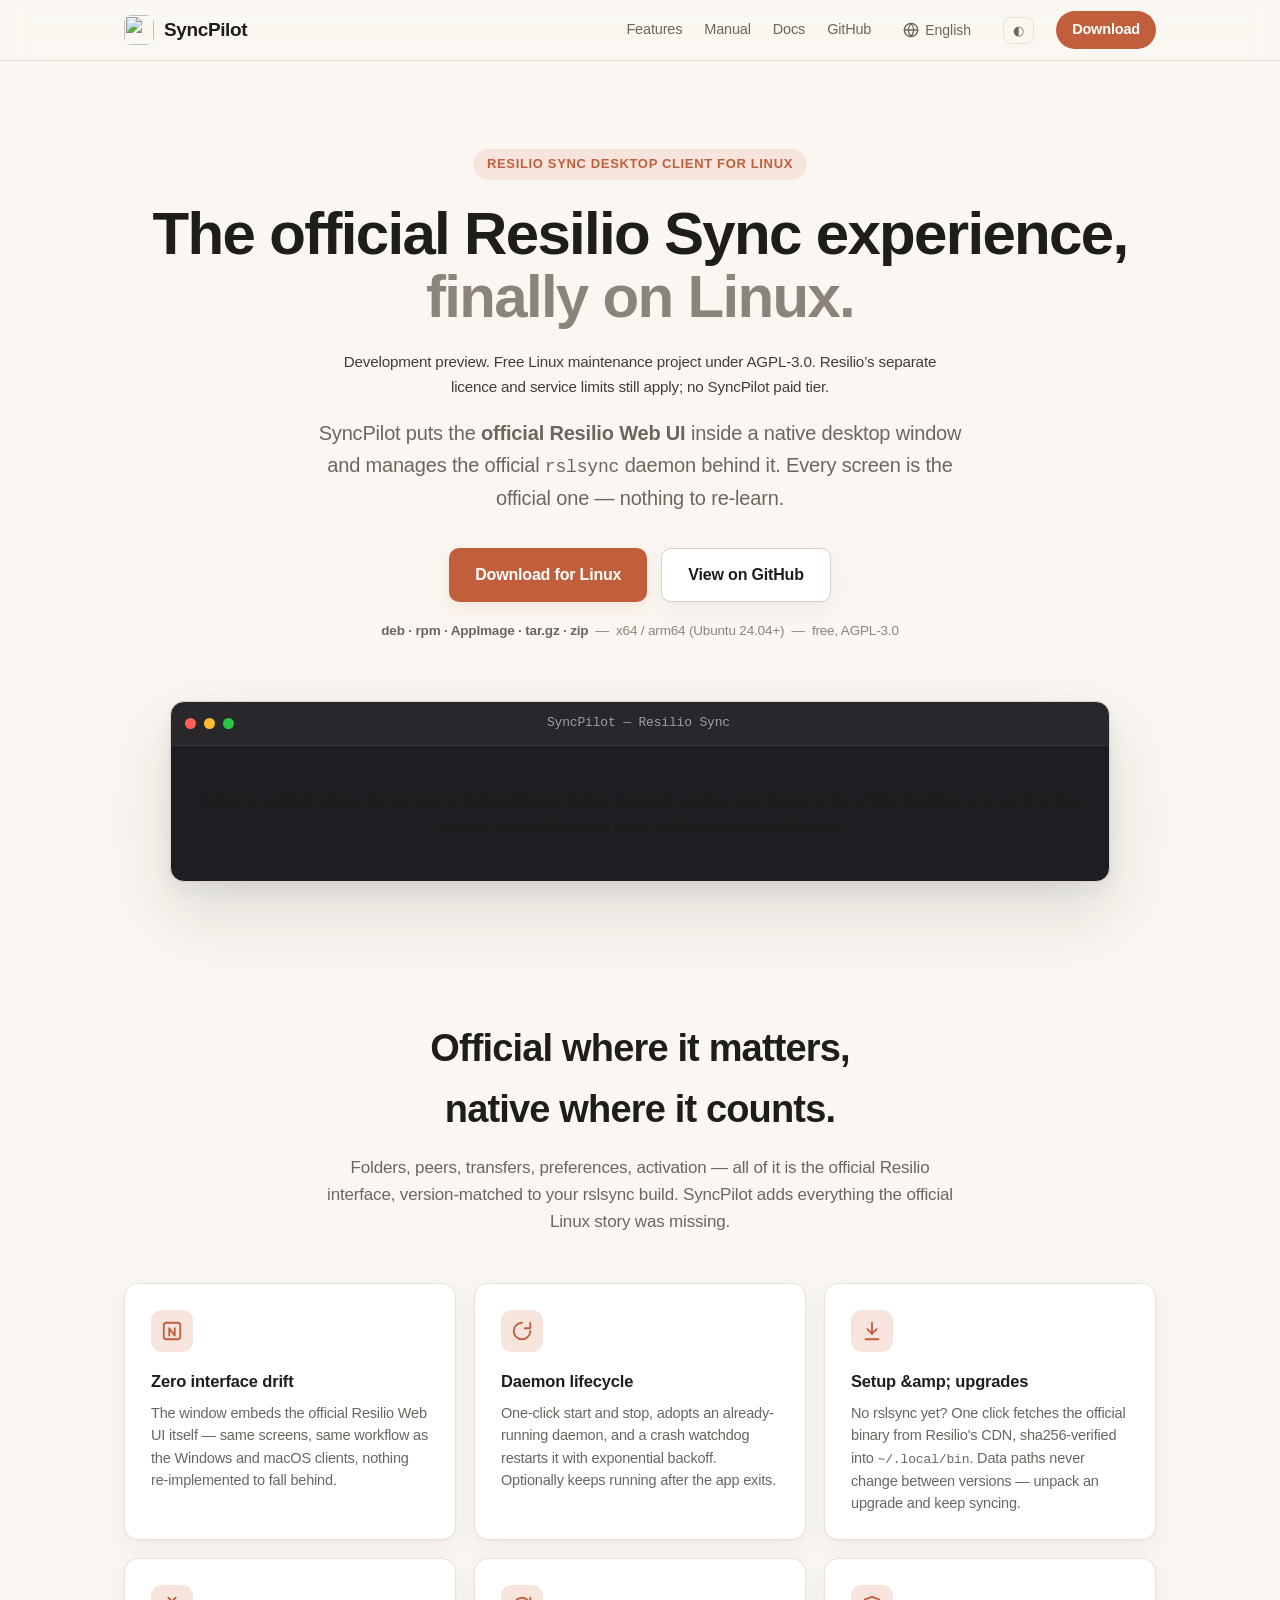
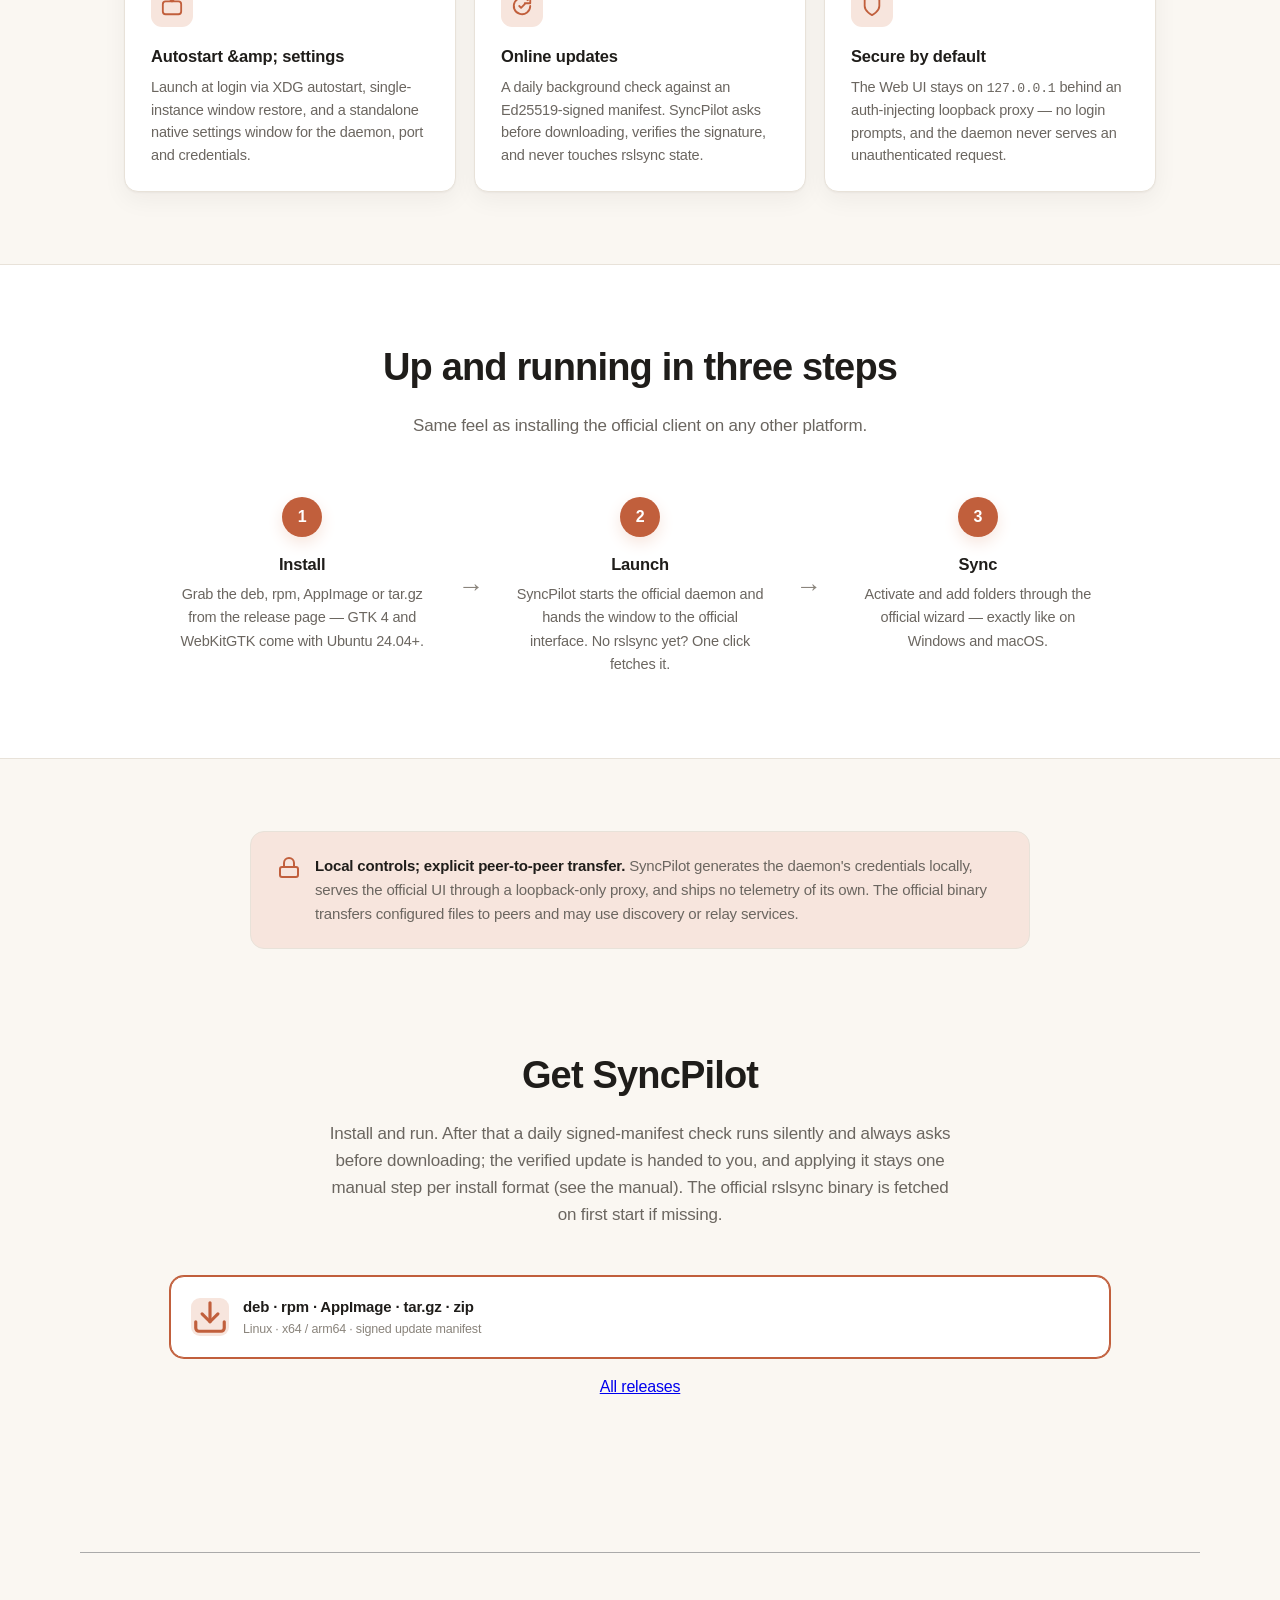
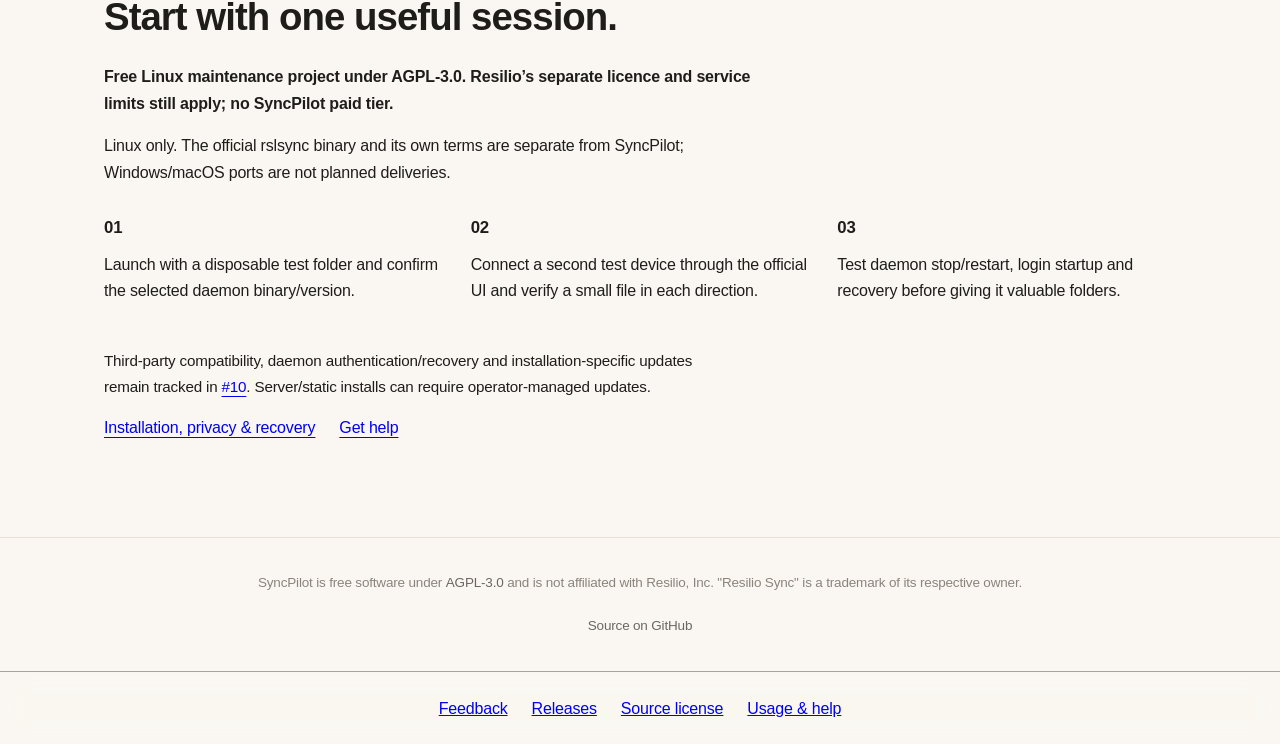
==== docs/index.html @ d672aebf "docs(home): replace screenshots with text-first product verification" ====
<!doctype html>
<html lang="zh-CN">
<head>
<meta charset="utf-8" />
<meta name="viewport" content="width=device-width, initial-scale=1" />
<title>SyncPilot — Linux 上的官方 Resilio Sync 体验</title>
<meta name="description" content="Resilio Sync 的原生 Linux 桌面外壳：官方 Web UI 装进真正的桌面窗口，带托盘、开机自启、守护进程看护与应用内更新。免费开源，AGPL-3.0。" />
<link rel="icon" type="image/png" href="icon.png" />
<script>
  // Theme anti-flash: resolve data-theme before first paint — localStorage
  // when the visitor has picked manually, otherwise the system preference.
  (function () {
    var t;
    try { t = localStorage.getItem('syncpilot-theme'); } catch (e) {}
    if (!t) t = matchMedia('(prefers-color-scheme: dark)').matches ? 'dark' : 'light';
    document.documentElement.dataset.theme = t;
  })();
</script>
<style>
/* Family palette (payback/taskly/keepsake values), light & dark, zero deps. */
:root {
  --bg: #faf7f2;
  --surface: #ffffff;
  --ink: #1f1d1a;
  --muted: #6b6660;
  --muted-2: #8a847c;
  --line: #e8e2d9;
  --line-strong: #d9d2c6;
  --accent: #c15f3c;
  --accent-hover: #a94f30;
  --accent-soft: #f7e5dd;
  --accent-ink: #ffffff;
  --nav-bg: rgba(250, 247, 242, 0.88);
  --font-sans: -apple-system, BlinkMacSystemFont, "SF Pro Text", "PingFang SC", "Segoe UI", Roboto, Helvetica, Arial, sans-serif;
  --font-mono: ui-monospace, "SF Mono", "Cascadia Code", Menlo, Consolas, monospace;
  --wrapper-width: 1080px;
  --radius: 14px;
  --radius-l: 20px;
  --radius-s: 10px;
  --shadow-card: 0 1px 2px rgba(31, 29, 26, 0.04), 0 8px 24px rgba(31, 29, 26, 0.05);
  --shadow-hover: 0 2px 4px rgba(31, 29, 26, 0.05), 0 14px 40px rgba(31, 29, 26, 0.09);
  --shadow-window: 0 30px 70px rgba(31, 29, 26, 0.13), 0 8px 20px rgba(31, 29, 26, 0.06);
  --ease: cubic-bezier(0.2, 0.8, 0.2, 1);
}
/* Explicit light/dark overrides: a manual choice wins over the OS. */
:root[data-theme="light"] {
  --bg: #faf7f2;
  --surface: #ffffff;
  --ink: #1f1d1a;
  --muted: #6b6660;
  --muted-2: #8a847c;
  --line: #e8e2d9;
  --line-strong: #d9d2c6;
  --accent: #c15f3c;
  --accent-hover: #a94f30;
  --accent-soft: #f7e5dd;
  --accent-ink: #ffffff;
  --nav-bg: rgba(250, 247, 242, 0.88);
}
:root[data-theme="dark"] {
  --bg: #1b1a18;
  --surface: #24221f;
  --ink: #ece9e2;
  --muted: #a6a099;
  --muted-2: #7d776f;
  --line: #35322d;
  --line-strong: #45413a;
  --accent: #d08a6e;
  --accent-hover: #e0977a;
  --accent-soft: #3a2d27;
  --accent-ink: #1b1a18;
  --nav-bg: rgba(27, 26, 24, 0.88);
  --shadow-card: 0 1px 2px rgba(0, 0, 0, 0.25), 0 8px 24px rgba(0, 0, 0, 0.30);
  --shadow-hover: 0 2px 4px rgba(0, 0, 0, 0.30), 0 14px 40px rgba(0, 0, 0, 0.38);
  --shadow-window: 0 30px 70px rgba(0, 0, 0, 0.45), 0 8px 20px rgba(0, 0, 0, 0.30);
}
* { box-sizing: border-box; }
html { scroll-behavior: smooth; }
body {
  margin: 0;
  font-family: var(--font-sans);
  background: var(--bg);
  color: var(--ink);
  line-height: 1.6;
  letter-spacing: -0.011em;
  -webkit-font-smoothing: antialiased;
  -moz-osx-font-smoothing: grayscale;
}
.container { max-width: var(--wrapper-width); margin: 0 auto; padding: 0 24px; }
section { padding: 72px 0; }

/* ---- nav ---- */
nav {
  position: sticky; top: 0; z-index: 50;
  background: var(--nav-bg);
  backdrop-filter: saturate(1.6) blur(14px);
  -webkit-backdrop-filter: saturate(1.6) blur(14px);
  border-bottom: 1px solid var(--line);
}
.nav-wrapper {
  max-width: var(--wrapper-width); margin: 0 auto; padding: 0 24px;
  height: 60px; display: flex; align-items: center; justify-content: space-between;
}
.nav-brand { display: flex; align-items: center; gap: 10px; font-weight: 650; font-size: 19px; letter-spacing: -0.02em; color: var(--ink); text-decoration: none; }
.nav-brand img { width: 30px; height: 30px; border-radius: 8px; }
.nav-links { display: flex; align-items: center; gap: 22px; }
.nav-links a { color: var(--muted); text-decoration: none; font-size: 14.5px; font-weight: 500; }
.nav-links a:hover { color: var(--accent); }
.nav-links a.nav-cta {
  background: var(--accent); color: var(--accent-ink); padding: 7px 16px; border-radius: 999px; font-weight: 600;
}
.nav-links a.nav-cta:hover { background: var(--accent-hover); color: var(--accent-ink); }

/* ---- language dropdown (family standard) ---- */
.lang-dropdown-wrapper { position: relative; }
.lang-btn { display: flex; align-items: center; gap: 6px; background: none; border: none; cursor: pointer; font-family: var(--font-sans); font-size: 14px; color: var(--muted); padding: 6px 10px; border-radius: 8px; transition: color .2s, background .2s; }
.lang-btn:hover { color: var(--accent); background: var(--accent-soft); }
.lang-menu { position: absolute; top: calc(100% + 6px); right: 0; background: var(--surface); border: 1px solid var(--line); border-radius: var(--radius-s); box-shadow: var(--shadow-hover); padding: 6px; min-width: 132px; margin: 0; list-style: none; opacity: 0; visibility: hidden; transform: translateY(-4px); transition: opacity .18s var(--ease), visibility .18s var(--ease), transform .18s var(--ease); z-index: 10000; }
.lang-dropdown-wrapper:hover .lang-menu, .lang-dropdown-wrapper:focus-within .lang-menu { opacity: 1; visibility: visible; transform: translateY(0); }
.lang-menu li { margin: 0; }
.lang-menu button { display: block; width: 100%; background: none; border: none; cursor: pointer; font-family: inherit; font-size: 14px; color: var(--ink); text-align: left; padding: 7px 12px; border-radius: 6px; transition: background .15s, color .15s; }
.lang-menu button:hover, .lang-menu button:focus-visible { background: var(--accent-soft); color: var(--accent); outline: none; }

/* ---- theme toggle (family standard) ---- */
.theme-btn {
  border: 1px solid var(--line);
  background: transparent;
  color: var(--muted);
  border-radius: 8px;
  padding: 5px 9px;
  font-size: 13px;
  cursor: pointer;
}
.theme-btn:hover { background: var(--accent-soft); color: var(--accent); }

/* ---- hero ---- */
.hero { text-align: center; padding: 88px 0 64px; }
.eyebrow {
  display: inline-block; font-size: 13px; font-weight: 600; letter-spacing: 0.05em;
  text-transform: uppercase; color: var(--accent); background: var(--accent-soft);
  padding: 5px 14px; border-radius: 999px; margin-bottom: 22px;
}
h1 {
  font-size: clamp(38px, 6vw, 60px); line-height: 1.06; letter-spacing: -0.028em;
  margin: 0 0 20px; font-weight: 700;
}
h1 .soft { color: var(--muted-2); }
.hero-sub { font-size: 20px; color: var(--muted); max-width: 660px; margin: 0 auto 34px; }
.hero-actions { display: flex; gap: 14px; justify-content: center; flex-wrap: wrap; }
.btn {
  display: inline-flex; align-items: center; gap: 8px;
  padding: 13px 26px; border-radius: var(--radius-s);
  font-size: 16px; font-weight: 600; text-decoration: none;
  transition: transform 0.15s var(--ease), box-shadow 0.2s var(--ease), background 0.15s;
}
.btn-primary { background: var(--accent); color: var(--accent-ink); box-shadow: 0 6px 18px var(--accent-soft); }
.btn-primary:hover { background: var(--accent-hover); transform: translateY(-1px); }
.btn-secondary { background: var(--surface); color: var(--ink); border: 1px solid var(--line-strong); box-shadow: var(--shadow-card); }
.btn-secondary:hover { transform: translateY(-1px); box-shadow: var(--shadow-hover); }
.trust-row { margin-top: 18px; font-size: 13.5px; color: var(--muted-2); }
.trust-row b { color: var(--muted); font-weight: 600; }

/* ---- window mockup ---- */
.hero-visual { max-width: 940px; margin: 60px auto 0; position: relative; }
.code-window {
  background: #1e1e22; border-radius: var(--radius); overflow: hidden;
  box-shadow: var(--shadow-window); border: 1px solid var(--line-strong);
}
.window-header {
  display: flex; align-items: center; padding: 11px 14px;
  background: rgba(255,255,255,0.045); border-bottom: 1px solid rgba(255,255,255,0.06);
}
.window-controls { display: flex; gap: 8px; }
.traffic-light { width: 11px; height: 11px; border-radius: 50%; }
.traffic-light.close { background: #FF5F57; }
.traffic-light.minimize { background: #FEBC2E; }
.traffic-light.maximize { background: #28C840; }
.window-title { flex: 1; text-align: center; font-size: 13px; color: rgba(255,255,255,0.55); font-family: var(--font-mono); padding-right: 52px; }
.window-body img { display: block; width: 100%; height: auto; }

/* ---- features ---- */
.section-head { text-align: center; max-width: 640px; margin: 0 auto 48px; }
h2 { font-size: clamp(28px, 4vw, 38px); letter-spacing: -0.022em; margin: 0 0 14px; font-weight: 700; }
.section-head p { color: var(--muted); font-size: 17px; margin: 0; }
.grid {
  display: grid; grid-template-columns: repeat(auto-fit, minmax(300px, 1fr)); gap: 18px;
}
.card {
  background: var(--surface); border: 1px solid var(--line); border-radius: var(--radius);
  padding: 26px 26px 24px; box-shadow: var(--shadow-card);
  transition: transform 0.2s var(--ease), box-shadow 0.25s var(--ease);
}
.card:hover { transform: translateY(-3px); box-shadow: var(--shadow-hover); }
.card .icon {
  width: 42px; height: 42px; border-radius: 11px; display: flex; align-items: center; justify-content: center;
  background: var(--accent-soft); color: var(--accent); margin-bottom: 16px;
}
.card .icon svg { width: 22px; height: 22px; }
.card h3 { margin: 0 0 7px; font-size: 16.5px; font-weight: 650; letter-spacing: -0.01em; }
.card p { margin: 0; color: var(--muted); font-size: 14.5px; line-height: 1.55; }
.card code { font-family: var(--font-mono); font-size: 0.9em; }

/* ---- how ---- */
.how { background: var(--surface); border-top: 1px solid var(--line); border-bottom: 1px solid var(--line); }
.steps { display: flex; align-items: stretch; justify-content: center; gap: 0; flex-wrap: wrap; }
.step {
  flex: 1 1 240px; max-width: 300px; text-align: center; padding: 10px 22px;
}
.step-num {
  width: 40px; height: 40px; margin: 0 auto 14px; border-radius: 50%;
  display: flex; align-items: center; justify-content: center;
  background: var(--accent); color: var(--accent-ink); font-weight: 700; font-size: 16px;
  box-shadow: 0 6px 16px var(--accent-soft);
}
.step h3 { margin: 0 0 6px; font-size: 16.5px; }
.step p { margin: 0; color: var(--muted); font-size: 14.5px; }
.step-arrow { align-self: center; color: var(--muted-2); font-size: 26px; padding: 0 6px; }
@media (max-width: 760px) { .step-arrow { display: none; } }

/* ---- security strip ---- */
.secure {
  display: flex; gap: 14px; align-items: flex-start;
  background: var(--accent-soft); border: 1px solid var(--line);
  border-radius: var(--radius); padding: 22px 26px; max-width: 780px; margin: 0 auto;
}
.secure svg { flex: none; width: 24px; height: 24px; color: var(--accent); margin-top: 2px; }
.secure p { margin: 0; font-size: 15px; color: var(--muted); }
.secure b { color: var(--ink); }

/* ---- download ---- */
.dl-cards { display: grid; grid-template-columns: repeat(auto-fit, minmax(220px, 1fr)); gap: 14px; max-width: 940px; margin: 0 auto; }
.dl-card {
  display: flex; align-items: center; gap: 14px; text-decoration: none;
  background: var(--surface); border: 1px solid var(--line); border-radius: var(--radius);
  padding: 18px 20px; box-shadow: var(--shadow-card); color: var(--ink);
  transition: transform 0.2s var(--ease), box-shadow 0.25s var(--ease);
}
.dl-card:hover { transform: translateY(-2px); box-shadow: var(--shadow-hover); }
.dl-card .dl-icon { width: 38px; height: 38px; border-radius: 9px; background: var(--accent-soft); display: flex; align-items: center; justify-content: center; color: var(--accent); flex: none; }
.dl-card b { display: block; font-size: 15px; }
.dl-card span { display: block; font-size: 12.5px; color: var(--muted-2); }

footer {
  border-top: 1px solid var(--line); padding: 34px 24px; text-align: center;
  color: var(--muted-2); font-size: 13.5px;
}
footer a { color: var(--muted); text-decoration: none; font-weight: 500; }
footer a:hover { color: var(--accent); }

/* ---- scroll animation ---- */
.animate { opacity: 0; transform: translateY(18px); transition: opacity 0.6s var(--ease), transform 0.6s var(--ease); }
.animate.in { opacity: 1; transform: none; }
@media (prefers-reduced-motion: reduce) { .animate { opacity: 1; transform: none; transition: none; } html { scroll-behavior: auto; } }
</style>
<script>
var _hmt = _hmt || [];
(function() {
  var hm = document.createElement("script");
  hm.src = "https://hm.baidu.com/hm.js?8e2445912635226bcba0c400bfb6079d";
  var s = document.getElementsByTagName("script")[0];
  s.parentNode.insertBefore(hm, s);
})();
</script>
<style>
  #product-support { display:flex; flex-wrap:wrap; justify-content:center; gap:12px 24px; padding:24px; font:inherit; border-top:1px solid var(--border, #a8a29e); }
  #product-support a:focus-visible { outline:2px solid currentColor; outline-offset:4px; }
  html:lang(en) #product-support .support-zh, html:lang(zh) #product-support .support-en { display:none; }
</style>
<style id="product-start-style">
.product-availability{font-size:.95rem;line-height:1.65;max-width:72ch;margin:18px 0;opacity:.85} .hero .product-availability{margin-left:auto;margin-right:auto}
.product-start{max-width:1120px;margin:64px auto;padding:32px 24px;border-top:1px solid var(--border,#aaa);font:inherit;line-height:1.65}
.product-start h2{font-size:clamp(1.7rem,3vw,2.4rem);letter-spacing:-.025em;margin:0 0 16px}.product-start h3{font-size:1.05rem;margin:0 0 10px}.product-start p{margin:0 0 16px;max-width:74ch}.product-start-grid{display:grid;grid-template-columns:repeat(3,minmax(0,1fr));gap:28px;margin:28px 0}.product-start a{text-decoration:underline;text-underline-offset:4px;overflow-wrap:anywhere}.product-start a:focus-visible{outline:2px solid currentColor;outline-offset:5px}.product-start .start-links{display:flex;gap:16px 24px;flex-wrap:wrap}.product-start .start-status{font-weight:600}.product-start .start-limits{font-size:.95em}
html:lang(en) .reader-zh,html:lang(zh) .reader-en{display:none!important}@media(max-width:700px){.product-start{margin:40px auto;padding:24px 20px}.product-start-grid{grid-template-columns:1fr;gap:18px}}
</style>
</head>
<body>

<nav>
  <div class="nav-wrapper">
    <a class="nav-brand" href="#"><img src="icon.png" alt="" />SyncPilot</a>
    <div class="nav-links">
      <a href="#features" data-i18n="nav.features">功能</a>
      <a href="guide.html" data-i18n="nav.guide">手册</a>
      <a href="https://github.com/turlamai/syncpilot#readme" data-i18n="nav.docs">文档</a>
      <a href="https://github.com/turlamai/syncpilot">GitHub</a>
      <div class="lang-dropdown-wrapper">
        <button class="lang-btn" type="button" onclick="void 0" aria-label="Switch language">
          <svg width="16" height="16" viewBox="0 0 24 24" fill="none" stroke="currentColor" stroke-width="2" stroke-linecap="round" stroke-linejoin="round"><circle cx="12" cy="12" r="10"></circle><line x1="2" y1="12" x2="22" y2="12"></line><path d="M12 2a15.3 15.3 0 0 1 4 10 15.3 15.3 0 0 1-4 10 15.3 15.3 0 0 1-4-10 15.3 15.3 0 0 1 4-10z"></path></svg>
          <span id="current-lang-label">简体中文</span>
        </button>
        <ul class="lang-menu">
          <li><button type="button" onclick="setLanguage('en')">English</button></li>
          <li><button type="button" onclick="setLanguage('zh')">简体中文</button></li>
        </ul>
      </div>
      <button class="theme-btn" id="theme-btn" type="button" aria-label="Toggle theme">◐</button>
      <a class="nav-cta" href="#download" data-i18n="nav.download">下载</a>
    </div>
  </div>
</nav>

<section class="hero">
  <div class="container">
    <div class="eyebrow animate" data-i18n="hero.eyebrow">Linux 桌面版 Resilio Sync 客户端</div>
    <h1 class="animate"><span data-i18n="hero.h1a">原汁原味的 Resilio Sync 体验，</span><br /><span class="soft" data-i18n="hero.h1b">终于登陆 Linux。</span></h1>
<p class="reader-en product-availability" lang="en">Development preview. Free Linux maintenance project under AGPL-3.0. Resilio’s separate licence and service limits still apply; no SyncPilot paid tier.</p><p class="reader-zh product-availability" lang="zh">开发预览。AGPL-3.0 许可的免费 Linux 维护项目。Resilio 的独立许可和服务限制仍适用；SyncPilot 不设付费层。</p>
    <p class="hero-sub animate" data-i18n-html="hero.sub">SyncPilot 把<strong>官方 Resilio Web UI</strong>装进原生桌面窗口，并在背后托管官方 <code style="font-family:var(--font-mono);font-size:0.9em;">rslsync</code> 守护进程。每一屏都是官方界面——无需重新学习。</p>
    <div class="hero-actions animate">
      <a class="btn btn-primary" href="https://github.com/turlamai/syncpilot/releases/latest/download/syncpilot-linux-x64.deb" data-i18n="hero.download">下载</a>
      <a class="btn btn-secondary" href="https://github.com/turlamai/syncpilot" data-i18n="hero.source">在 GitHub 查看</a>
    </div>
    <div class="trust-row animate" data-i18n-html="hero.trust"><b>deb · rpm · AppImage · tar.gz · zip</b> &nbsp;—&nbsp; x64 / arm64（Ubuntu 24.04+）&nbsp;—&nbsp; 免费开源，AGPL-3.0</div>

    <div class="hero-visual animate">
      <div class="code-window">
        <div class="window-header">
          <div class="window-controls">
            <span class="traffic-light close"></span>
            <span class="traffic-light minimize"></span>
            <span class="traffic-light maximize"></span>
          </div>
          <div class="window-title">SyncPilot — Resilio Sync</div>
        </div>
        <div class="window-body" style="padding:26px;">
          <p class="reader-en" lang="en">Select a verified rslsync binary and a disposable test folder. Connect another test device in the official interface and confirm that a small file transfers both ways before using valuable data.</p>
          <p class="reader-zh" lang="zh">选择已验证的 rslsync 程序和可丢弃的测试文件夹，通过官方界面连接第二台测试设备，确认小文件能够双向传输后再使用重要数据。</p>
        </div>
      </div>
    </div>
  </div>
</section>

<section id="features">
  <div class="container">
    <div class="section-head animate">
      <h2 data-i18n-html="features.title">关键处用官方，<br />该原生处就原生。</h2>
      <p data-i18n="features.sub">文件夹、伙伴、传输、偏好设置、激活——全部是官方 Resilio 界面，版本与你的 rslsync 构建一致。SyncPilot 补齐了官方在 Linux 上缺失的一切。</p>
    </div>
    <div class="grid">
      <div class="card animate">
        <div class="icon"><svg viewBox="0 0 24 24" fill="none" stroke="currentColor" stroke-width="2" stroke-linecap="round" stroke-linejoin="round"><rect x="3" y="3" width="18" height="18" rx="3"/><path d="M9 17V9l6 8V9"/></svg></div>
        <h3 data-i18n="f1.title">零界面偏差</h3>
        <p data-i18n="f1.body">窗口内嵌的就是官方 Resilio Web UI——与 Windows、macOS 客户端相同的界面与工作流，没有任何会落后的二次实现。</p>
      </div>
      <div class="card animate">
        <div class="icon"><svg viewBox="0 0 24 24" fill="none" stroke="currentColor" stroke-width="2" stroke-linecap="round" stroke-linejoin="round"><path d="M21 12a9 9 0 1 1-9-9"/><path d="M21 3v6h-6"/></svg></div>
        <h3 data-i18n="f2.title">守护进程全生命周期</h3>
        <p data-i18n="f2.body">一键启停，可接管已在运行的守护进程；崩溃看门狗按指数退避自动重启。还可选在应用退出后继续保活。</p>
      </div>
      <div class="card animate">
        <div class="icon"><svg viewBox="0 0 24 24" fill="none" stroke="currentColor" stroke-width="2" stroke-linecap="round" stroke-linejoin="round"><path d="M12 3v12"/><path d="m7 10 5 5 5-5"/><path d="M5 21h14"/></svg></div>
        <h3 data-i18n="f3.title">首次运行与升级</h3>
        <p data-i18n-html="f3.body">机器上还没有 rslsync？一键从官方 CDN 下载，经 sha256 校验装入 <code>~/.local/bin</code>。数据路径跨版本不变，解压新版即可继续同步。</p>
      </div>
      <div class="card animate">
        <div class="icon"><svg viewBox="0 0 24 24" fill="none" stroke="currentColor" stroke-width="2" stroke-linecap="round" stroke-linejoin="round"><rect x="2" y="7" width="20" height="14" rx="3"/><path d="M16 3l-4 4-4-4"/></svg></div>
        <h3 data-i18n="f4.title">自启与设置</h3>
        <p data-i18n="f4.body">XDG autostart 开机自启、单实例窗口唤起，还有独立的原生设置窗口管理守护进程、端口与凭据。</p>
      </div>
      <div class="card animate">
        <div class="icon"><svg viewBox="0 0 24 24" fill="none" stroke="currentColor" stroke-width="2" stroke-linecap="round" stroke-linejoin="round"><path d="M21 12a9 9 0 1 1-2.64-6.36"/><path d="M21 3v6h-6"/><path d="m9 12 2 2 4-4"/></svg></div>
        <h3 data-i18n="f5.title">在线更新</h3>
        <p data-i18n="f5.body">每天后台检查一次 Ed25519 签名的 manifest，下载前必先询问、验签通过才落盘；rslsync 数据绝不触碰。</p>
      </div>
      <div class="card animate">
        <div class="icon"><svg viewBox="0 0 24 24" fill="none" stroke="currentColor" stroke-width="2" stroke-linecap="round" stroke-linejoin="round"><path d="M12 22s8-4 8-10V5l-8-3-8 3v7c0 6 8 10 8 10"/></svg></div>
        <h3 data-i18n="f6.title">默认安全</h3>
        <p data-i18n-html="f6.body">Web UI 仅留在 <code>127.0.0.1</code>，经注入认证的环回代理访问——不弹登录框，守护进程绝不响应未认证请求。</p>
      </div>
    </div>
  </div>
</section>

<section class="how">
  <div class="container">
    <div class="section-head animate">
      <h2 data-i18n="how.title">三步上手</h2>
      <p data-i18n="how.sub">与在其他平台安装官方客户端的体验一致。</p>
    </div>
    <div class="steps animate">
      <div class="step">
        <div class="step-num">1</div>
        <h3 data-i18n="s1.title">安装</h3>
        <p data-i18n="s1.body">从 release 页获取 deb、rpm、AppImage 或 tar.gz，安装即用——GTK 4 与 WebKitGTK 在 Ubuntu 24.04+ 上系统自带。</p>
      </div>
      <div class="step-arrow">→</div>
      <div class="step">
        <div class="step-num">2</div>
        <h3 data-i18n="s2.title">启动</h3>
        <p data-i18n="s2.body">SyncPilot 启动官方守护进程，并把窗口交给官方界面。还没有 rslsync？一键获取。</p>
      </div>
      <div class="step-arrow">→</div>
      <div class="step">
        <div class="step-num">3</div>
        <h3 data-i18n="s3.title">同步</h3>
        <p data-i18n="s3.body">通过官方向导完成激活并添加文件夹——与 Windows、macOS 上完全一致。</p>
      </div>
    </div>
  </div>
</section>

<section>
  <div class="container">
    <div class="secure animate">
      <svg viewBox="0 0 24 24" fill="none" stroke="currentColor" stroke-width="2" stroke-linecap="round" stroke-linejoin="round"><rect x="3" y="11" width="18" height="10" rx="2"/><path d="M7 11V7a5 5 0 0 1 10 0v4"/></svg>
      <p data-i18n-html="secure.text"><b>本地控制，明确的对端文件传输。</b>SyncPilot 在本地生成守护进程凭据，官方 UI 经仅环回的代理提供服务，自身不带任何遥测。官方二进制向对端传输配置的文件，也可能使用发现或中继服务。</p>
    </div>
  </div>
</section>

<section id="download" style="padding-top: 24px;">
  <div class="container">
    <div class="section-head animate">
      <h2 data-i18n="download.title">获取 SyncPilot</h2>
      <p data-i18n="download.sub">安装即用。之后每天按签名 manifest 静默检查一次，下载前必先询问；验证过的更新交到你手上，应用那一步按安装形态手动完成（见手册）。缺失官方 rslsync 二进制时，会在首次启动时自动获取。</p>
    </div>
    <div class="dl-cards animate">
      <a class="dl-card" href="https://github.com/turlamai/syncpilot/releases/latest/download/syncpilot-linux-x64.deb">
        <div class="dl-icon"><svg viewBox="0 0 24 24" fill="none" stroke="currentColor" stroke-width="2" stroke-linecap="round" stroke-linejoin="round"><path d="M21 15v4a2 2 0 0 1-2 2H5a2 2 0 0 1-2-2v-4"/><path d="m7 10 5 5 5-5"/><path d="M12 15V3"/></svg></div>
        <div><b>deb · rpm · AppImage · tar.gz · zip</b><span data-i18n="dl.sub">Linux · x64 / arm64 · 签名更新 manifest</span></div>
      </a>
    </div>
    <p style="text-align:center;margin-top:16px"><a href="https://github.com/turlamai/syncpilot/releases" data-i18n="dl.all-releases">全部版本</a></p>
  </div>
</section>

<section id="start-here" class="product-start" aria-label="Get started / 开始使用">
<h2 class="reader-en " lang="en">Start with one useful session.</h2><h2 class="reader-zh " lang="zh">从一次有效使用开始。</h2><p class="reader-en start-status" lang="en">Free Linux maintenance project under AGPL-3.0. Resilio’s separate licence and service limits still apply; no SyncPilot paid tier.</p><p class="reader-zh start-status" lang="zh">AGPL-3.0 许可的免费 Linux 维护项目。Resilio 的独立许可和服务限制仍适用；SyncPilot 不设付费层。</p><p class="reader-en " lang="en">Linux only. The official rslsync binary and its own terms are separate from SyncPilot; Windows/macOS ports are not planned deliveries.</p><p class="reader-zh " lang="zh">仅支持 Linux。官方 rslsync 二进制及其条款独立于 SyncPilot；Windows/macOS 移植不是当前交付。</p><div class="product-start-grid"><article><h3 class="reader-en " lang="en">01</h3><h3 class="reader-zh " lang="zh">01</h3><p class="reader-en " lang="en">Launch with a disposable test folder and confirm the selected daemon binary/version.</p><p class="reader-zh " lang="zh">先使用可丢弃的测试文件夹启动，确认所选守护进程二进制与版本。</p></article><article><h3 class="reader-en " lang="en">02</h3><h3 class="reader-zh " lang="zh">02</h3><p class="reader-en " lang="en">Connect a second test device through the official UI and verify a small file in each direction.</p><p class="reader-zh " lang="zh">通过官方界面连接第二台测试设备，双向验证一个小文件。</p></article><article><h3 class="reader-en " lang="en">03</h3><h3 class="reader-zh " lang="zh">03</h3><p class="reader-en " lang="en">Test daemon stop/restart, login startup and recovery before giving it valuable folders.</p><p class="reader-zh " lang="zh">提供重要文件夹前，测试守护进程停止重启、登录自启与恢复。</p></article></div><p class="reader-en start-limits" lang="en">Third-party compatibility, daemon authentication/recovery and installation-specific updates remain tracked in <a href="https://github.com/turlamai/syncpilot/issues/10">#10</a>. Server/static installs can require operator-managed updates.</p><p class="reader-zh start-limits" lang="zh">第三方兼容、守护进程鉴权恢复及各安装形态更新仍在 <a href="https://github.com/turlamai/syncpilot/issues/10">#10</a> 跟进。服务或静态安装可能需要运维者管理更新。</p><div class="start-links"><a class="reader-en" lang="en" href="https://github.com/turlamai/syncpilot/blob/main/docs/USER-GUIDE.md">Installation, privacy &amp; recovery</a><a class="reader-zh" lang="zh" href="https://github.com/turlamai/syncpilot/blob/main/docs/USER-GUIDE.zh-CN.md">安装、隐私与恢复</a><a href="https://github.com/turlamai/syncpilot/issues"><span class="reader-en " lang="en">Get help</span><span class="reader-zh " lang="zh">反馈与帮助</span></a></div>
</section>
<footer>
  <span data-i18n="footer.legal-pre">SyncPilot 为</span> <a href="https://github.com/turlamai/syncpilot/blob/main/LICENSE">AGPL-3.0</a> <span data-i18n="footer.legal-post">自由软件，与 Resilio, Inc. 无隶属关系。「Resilio Sync」为其所有者的商标。</span><br /><br />
  <a href="https://github.com/turlamai/syncpilot" data-i18n="footer.source">GitHub 查看源码</a>
</footer>
<nav id="product-support" aria-label="Support / 支持"><a href="https://github.com/turlamai/syncpilot/issues"><span class="support-zh">反馈</span><span class="support-en" lang="en">Feedback</span></a> <a href="https://github.com/turlamai/syncpilot/releases"><span class="support-zh">发布与更新</span><span class="support-en" lang="en">Releases</span></a> <a href="https://github.com/turlamai/syncpilot/blob/main/LICENSE"><span class="support-zh">源码许可</span><span class="support-en" lang="en">Source license</span></a> <a class="support-zh" href="https://github.com/turlamai/syncpilot/blob/main/docs/USER-GUIDE.zh-CN.md">使用与帮助</a> <a class="support-en" lang="en" href="https://github.com/turlamai/syncpilot/blob/main/docs/USER-GUIDE.md">Usage & help</a></nav>

<script>
const io = new IntersectionObserver((entries) => {
  for (const e of entries) if (e.isIntersecting) { e.target.classList.add('in'); io.unobserve(e.target); }
}, { threshold: 0.12 });
document.querySelectorAll('.animate').forEach((el) => io.observe(el));

// i18n (family standard): data-i18n keys resolved against this dictionary;
// the static page is Chinese (zh-CN) and the explicit choice persists —
// otherwise the browser locale decides on every visit.
const pageMetadata = {
  en: {
    title: 'SyncPilot — the official Resilio Sync experience on Linux',
    description: 'Native Linux desktop shell for Resilio Sync: the official Web UI in a real desktop window, with tray, autostart, daemon watchdog and in-app updates. Free, AGPL-3.0.'
  },
  zh: {
    title: 'SyncPilot — Linux 上的官方 Resilio Sync 体验',
    description: 'Resilio Sync 的原生 Linux 桌面外壳：官方 Web UI 装进真正的桌面窗口，带托盘、开机自启、守护进程看护与应用内更新。免费开源，AGPL-3.0。'
  }
};
const i18n = {
  en: {
    'nav.features': 'Features',
    'nav.guide': 'Manual',
    'nav.docs': 'Docs',
    'nav.download': 'Download',
    'hero.eyebrow': 'Resilio Sync desktop client for Linux',
    'hero.h1a': 'The official Resilio Sync experience,',
    'hero.h1b': 'finally on Linux.',
    'hero.sub': 'SyncPilot puts the <strong>official Resilio Web UI</strong> inside a native desktop window and manages the official <code style="font-family:var(--font-mono);font-size:0.9em;">rslsync</code> daemon behind it. Every screen is the official one — nothing to re-learn.',
    'hero.download': 'Download',
    'hero.source': 'View on GitHub',
    'hero.trust': '<b>deb · rpm · AppImage · tar.gz · zip</b> &nbsp;—&nbsp; x64 / arm64 (Ubuntu 24.04+) &nbsp;—&nbsp; free, AGPL-3.0',
    'features.title': 'Official where it matters,<br />native where it counts.',
    'features.sub': 'Folders, peers, transfers, preferences, activation — all of it is the official Resilio interface, version-matched to your rslsync build. SyncPilot adds everything the official Linux story was missing.',
    'f1.title': 'Zero interface drift',
    'f1.body': 'The window embeds the official Resilio Web UI itself — same screens, same workflow as the Windows and macOS clients, nothing re-implemented to fall behind.',
    'f2.title': 'Daemon lifecycle',
    'f2.body': 'One-click start and stop, adopts an already-running daemon, and a crash watchdog restarts it with exponential backoff. Optionally keeps running after the app exits.',
    'f3.title': 'Setup &amp; upgrades',
    'f3.body': 'No rslsync yet? One click fetches the official binary from Resilio&apos;s CDN, sha256-verified into <code>~/.local/bin</code>. Data paths never change between versions — unpack an upgrade and keep syncing.',
    'f4.title': 'Autostart &amp; settings',
    'f4.body': 'Launch at login via XDG autostart, single-instance window restore, and a standalone native settings window for the daemon, port and credentials.',
    'f5.title': 'Online updates',
    'f5.body': 'A daily background check against an Ed25519-signed manifest. SyncPilot asks before downloading, verifies the signature, and never touches rslsync state.',
    'f6.title': 'Secure by default',
    'f6.body': 'The Web UI stays on <code>127.0.0.1</code> behind an auth-injecting loopback proxy — no login prompts, and the daemon never serves an unauthenticated request.',
    'how.title': 'Up and running in three steps',
    'how.sub': 'Same feel as installing the official client on any other platform.',
    's1.title': 'Install',
    's1.body': 'Grab the deb, rpm, AppImage or tar.gz from the release page — GTK 4 and WebKitGTK come with Ubuntu 24.04+.',
    's2.title': 'Launch',
    's2.body': 'SyncPilot starts the official daemon and hands the window to the official interface. No rslsync yet? One click fetches it.',
    's3.title': 'Sync',
    's3.body': 'Activate and add folders through the official wizard — exactly like on Windows and macOS.',
    'secure.text': '<b>Local controls; explicit peer-to-peer transfer.</b> SyncPilot generates the daemon&apos;s credentials locally, serves the official UI through a loopback-only proxy, and ships no telemetry of its own. The official binary transfers configured files to peers and may use discovery or relay services.',
    'download.title': 'Get SyncPilot',
    'download.sub': 'Install and run. After that a daily signed-manifest check runs silently and always asks before downloading; the verified update is handed to you, and applying it stays one manual step per install format (see the manual). The official rslsync binary is fetched on first start if missing.',
    'dl.sub': 'Linux · x64 / arm64 · signed update manifest',
    'dl.all-releases': 'All releases',
    'footer.legal-pre': 'SyncPilot is free software under',
    'footer.legal-post': 'and is not affiliated with Resilio, Inc. "Resilio Sync" is a trademark of its respective owner.',
    'footer.source': 'Source on GitHub'
  },
  zh: {
    'nav.features': '功能',
    'nav.guide': '手册',
    'nav.docs': '文档',
    'nav.download': '下载',
    'hero.eyebrow': 'Linux 桌面版 Resilio Sync 客户端',
    'hero.h1a': '原汁原味的 Resilio Sync 体验，',
    'hero.h1b': '终于登陆 Linux。',
    'hero.sub': 'SyncPilot 把<strong>官方 Resilio Web UI</strong>装进原生桌面窗口，并在背后托管官方 <code style="font-family:var(--font-mono);font-size:0.9em;">rslsync</code> 守护进程。每一屏都是官方界面——无需重新学习。',
    'hero.download': '下载',
    'hero.source': '在 GitHub 查看',
    'hero.trust': '<b>deb · rpm · AppImage · tar.gz · zip</b> &nbsp;—&nbsp; x64 / arm64（Ubuntu 24.04+）&nbsp;—&nbsp; 免费开源，AGPL-3.0',
    'features.title': '关键处用官方，<br />该原生处就原生。',
    'features.sub': '文件夹、伙伴、传输、偏好设置、激活——全部是官方 Resilio 界面，版本与你的 rslsync 构建一致。SyncPilot 补齐了官方在 Linux 上缺失的一切。',
    'f1.title': '零界面偏差',
    'f1.body': '窗口内嵌的就是官方 Resilio Web UI——与 Windows、macOS 客户端相同的界面与工作流，没有任何会落后的二次实现。',
    'f2.title': '守护进程全生命周期',
    'f2.body': '一键启停，可接管已在运行的守护进程；崩溃看门狗按指数退避自动重启。还可选在应用退出后继续保活。',
    'f3.title': '首次运行与升级',
    'f3.body': '机器上还没有 rslsync？一键从官方 CDN 下载，经 sha256 校验装入 <code>~/.local/bin</code>。数据路径跨版本不变，解压新版即可继续同步。',
    'f4.title': '自启与设置',
    'f4.body': 'XDG autostart 开机自启、单实例窗口唤起，还有独立的原生设置窗口管理守护进程、端口与凭据。',
    'f5.title': '在线更新',
    'f5.body': '每天后台检查一次 Ed25519 签名的 manifest，下载前必先询问、验签通过才落盘；rslsync 数据绝不触碰。',
    'f6.title': '默认安全',
    'f6.body': 'Web UI 仅留在 <code>127.0.0.1</code>，经注入认证的环回代理访问——不弹登录框，守护进程绝不响应未认证请求。',
    'how.title': '三步上手',
    'how.sub': '与在其他平台安装官方客户端的体验一致。',
    's1.title': '安装',
    's1.body': '从 release 页获取 deb、rpm、AppImage 或 tar.gz，安装即用——GTK 4 与 WebKitGTK 在 Ubuntu 24.04+ 上系统自带。',
    's2.title': '启动',
    's2.body': 'SyncPilot 启动官方守护进程，并把窗口交给官方界面。还没有 rslsync？一键获取。',
    's3.title': '同步',
    's3.body': '通过官方向导完成激活并添加文件夹——与 Windows、macOS 上完全一致。',
    'secure.text': '<b>本地控制，明确的对端文件传输。</b>SyncPilot 在本地生成守护进程凭据，官方 UI 经仅环回的代理提供服务，自身不带任何遥测。官方二进制向对端传输配置的文件，也可能使用发现或中继服务。',
    'download.title': '获取 SyncPilot',
    'download.sub': '安装即用。之后每天按签名 manifest 静默检查一次，下载前必先询问；验证过的更新交到你手上，应用那一步按安装形态手动完成（见手册）。缺失官方 rslsync 二进制时，会在首次启动时自动获取。',
    'dl.sub': 'Linux · x64 / arm64 · 签名更新 manifest',
    'footer.legal-pre': 'SyncPilot 为',
    'footer.legal-post': '自由软件，与 Resilio, Inc. 无隶属关系。「Resilio Sync」为其所有者的商标。',
    'footer.source': 'GitHub 查看源码'
  }
};

const LANG_OVERRIDE_KEY = 'syncpilot-lang-override-v2';
const LEGACY_LANGUAGE_KEY = 'syncpilot-lang';

function readLanguageOverride() {
  try { const v = localStorage.getItem(LANG_OVERRIDE_KEY); return v === 'zh' || v === 'en' ? v : null; } catch (e) { return null; }
}
function detectBrowserLanguage() {
  const locale = (navigator.languages && navigator.languages[0]) || navigator.language || '';
  if (!locale) return 'zh';
  return String(locale).toLowerCase().indexOf('zh') === 0 ? 'zh' : 'en';
}
function applyLanguage(lang) {
  const dict = i18n[lang] || i18n.zh;
  document.querySelectorAll('[data-i18n]').forEach((el) => {
    const key = el.getAttribute('data-i18n');
    if (dict[key] !== undefined) el.textContent = dict[key];
  });
  document.querySelectorAll('[data-i18n-html]').forEach((el) => {
    const key = el.getAttribute('data-i18n-html');
    if (dict[key] !== undefined) el.innerHTML = dict[key];
  });
  document.documentElement.lang = lang === 'zh' ? 'zh-CN' : 'en';
  const label = document.getElementById('current-lang-label');
  if (label) label.textContent = lang === 'zh' ? '简体中文' : 'English';
  const meta = pageMetadata[lang];
  if (meta) {
    document.title = meta.title;
    const description = document.querySelector('meta[name="description"]');
    if (description) description.setAttribute('content', meta.description);
  }
}
window.setLanguage = function (lang) {
  if (lang !== 'zh' && lang !== 'en') return;
  try { localStorage.setItem(LANG_OVERRIDE_KEY, lang); } catch (e) { /* private mode */ }
  applyLanguage(lang);
};
try { localStorage.removeItem(LEGACY_LANGUAGE_KEY); } catch (e) { /* private mode */ }
applyLanguage(readLanguageOverride() || detectBrowserLanguage());
window.addEventListener('languagechange', () => {
  if (!readLanguageOverride()) applyLanguage(detectBrowserLanguage());
});

// Theme toggle: persists an explicit choice; the head script handles the
// system-preference default without flashing.
document.getElementById('theme-btn').addEventListener('click', function () {
  const next = document.documentElement.dataset.theme === 'dark' ? 'light' : 'dark';
  document.documentElement.dataset.theme = next;
  try { localStorage.setItem('syncpilot-theme', next); } catch (e) { /* private mode */ }
});

// Platform-aware direct downloads: SyncPilot is Linux-only, so on Linux the
// hero button and the dl-card point straight at the versionless alias for
// the detected architecture; other desktops keep the neutral link to the
// Releases page. Labels switch through the i18n dictionary below.
(function () {
  const BASE = 'https://github.com/turlamai/syncpilot/releases/latest/download/';
  const RELEASES = 'https://github.com/turlamai/syncpilot/releases';
  const ua = navigator.userAgent;
  const isLinux = /Linux|X11/i.test(ua) && !/Android/i.test(ua);
  const arch = /aarch64|arm/i.test(ua) ? 'arm64' : 'x64';
  const style = document.createElement('style');
  style.textContent = '.dl-card.current{border-color:var(--accent);box-shadow:0 0 0 1px var(--accent)}';
  document.head.appendChild(style);
  if (isLinux) {
    const url = BASE + 'syncpilot-linux-' + arch + '.deb';
    document.querySelectorAll('a[data-i18n="hero.download"], .dl-card').forEach(a => { a.href = url; });
    document.querySelector('.dl-card').classList.add('current');
    i18n.zh['hero.download'] = '下载 Linux 版';
    i18n.en['hero.download'] = 'Download for Linux';
  } else {
    document.querySelectorAll('a[data-i18n="hero.download"], .dl-card').forEach(a => { a.href = RELEASES; });
  }
  applyLanguage(readLanguageOverride() || detectBrowserLanguage());
})();

</script>
</body>
</html>
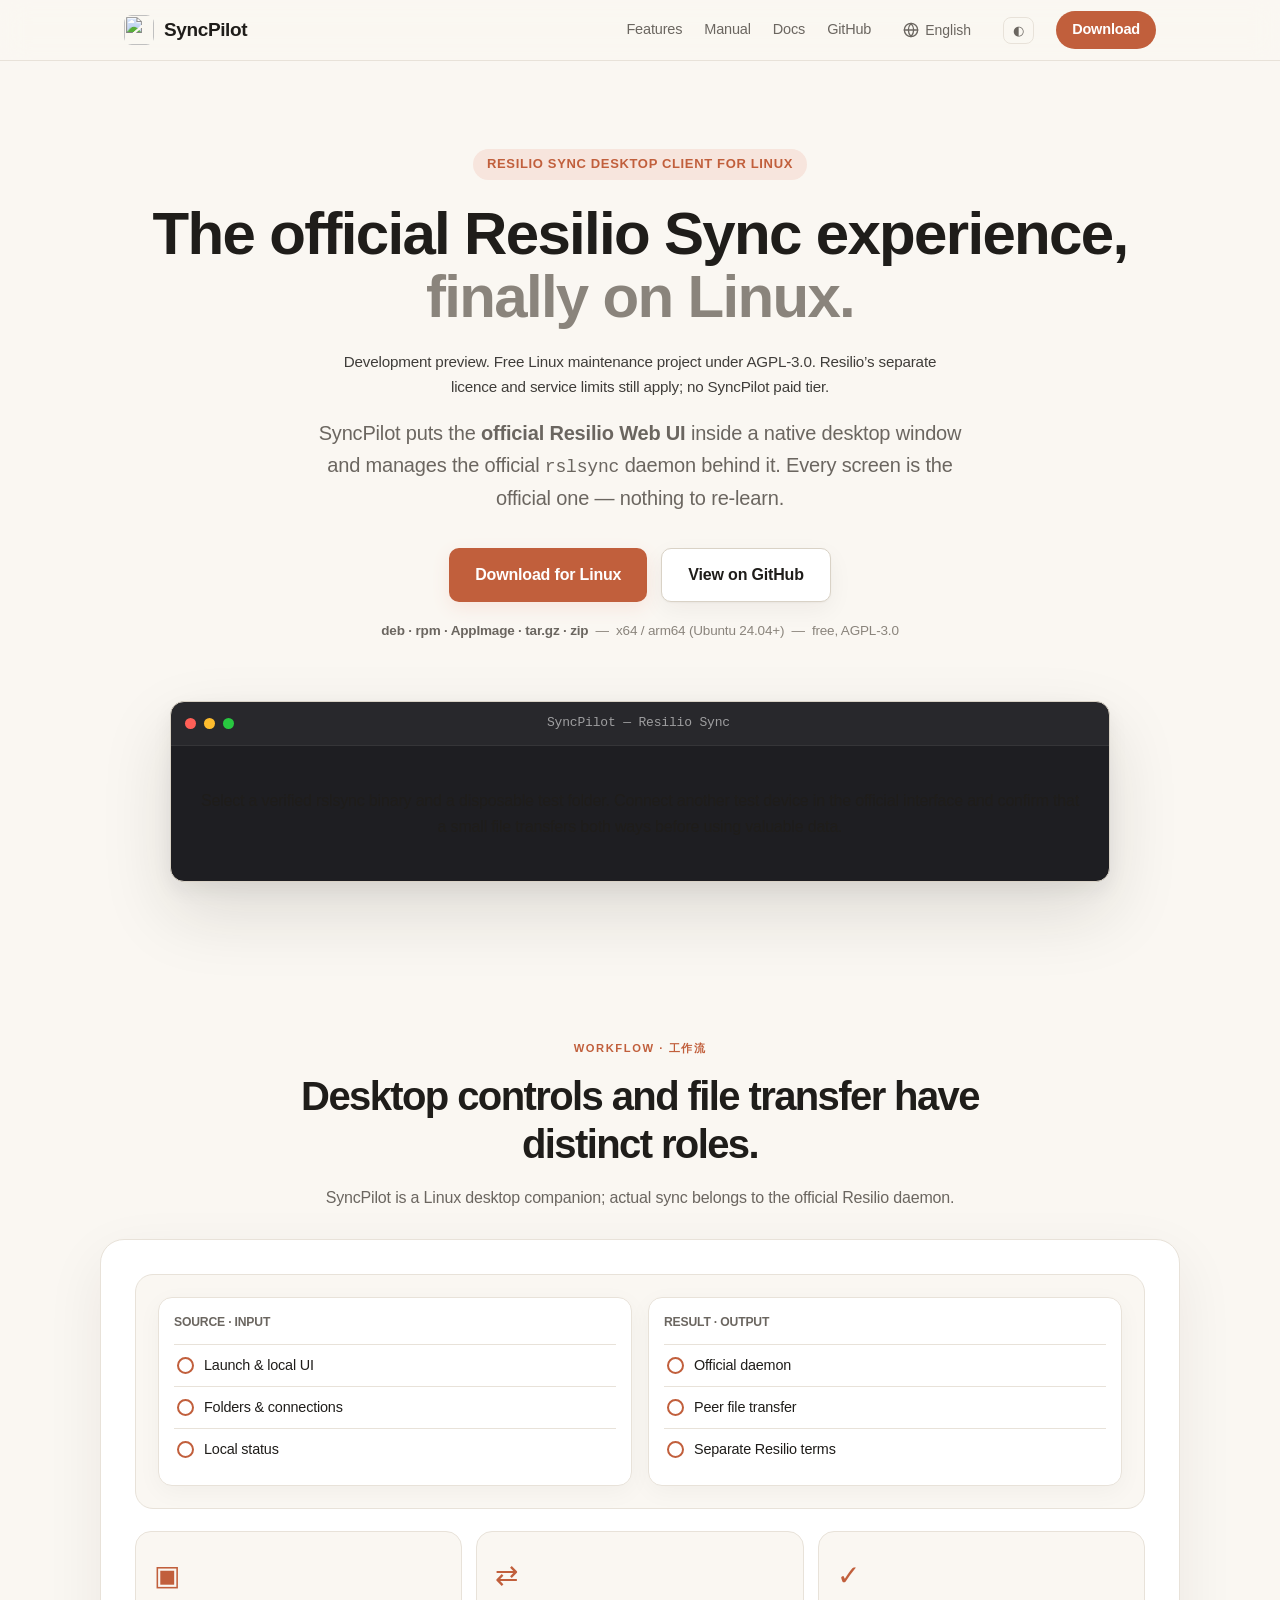
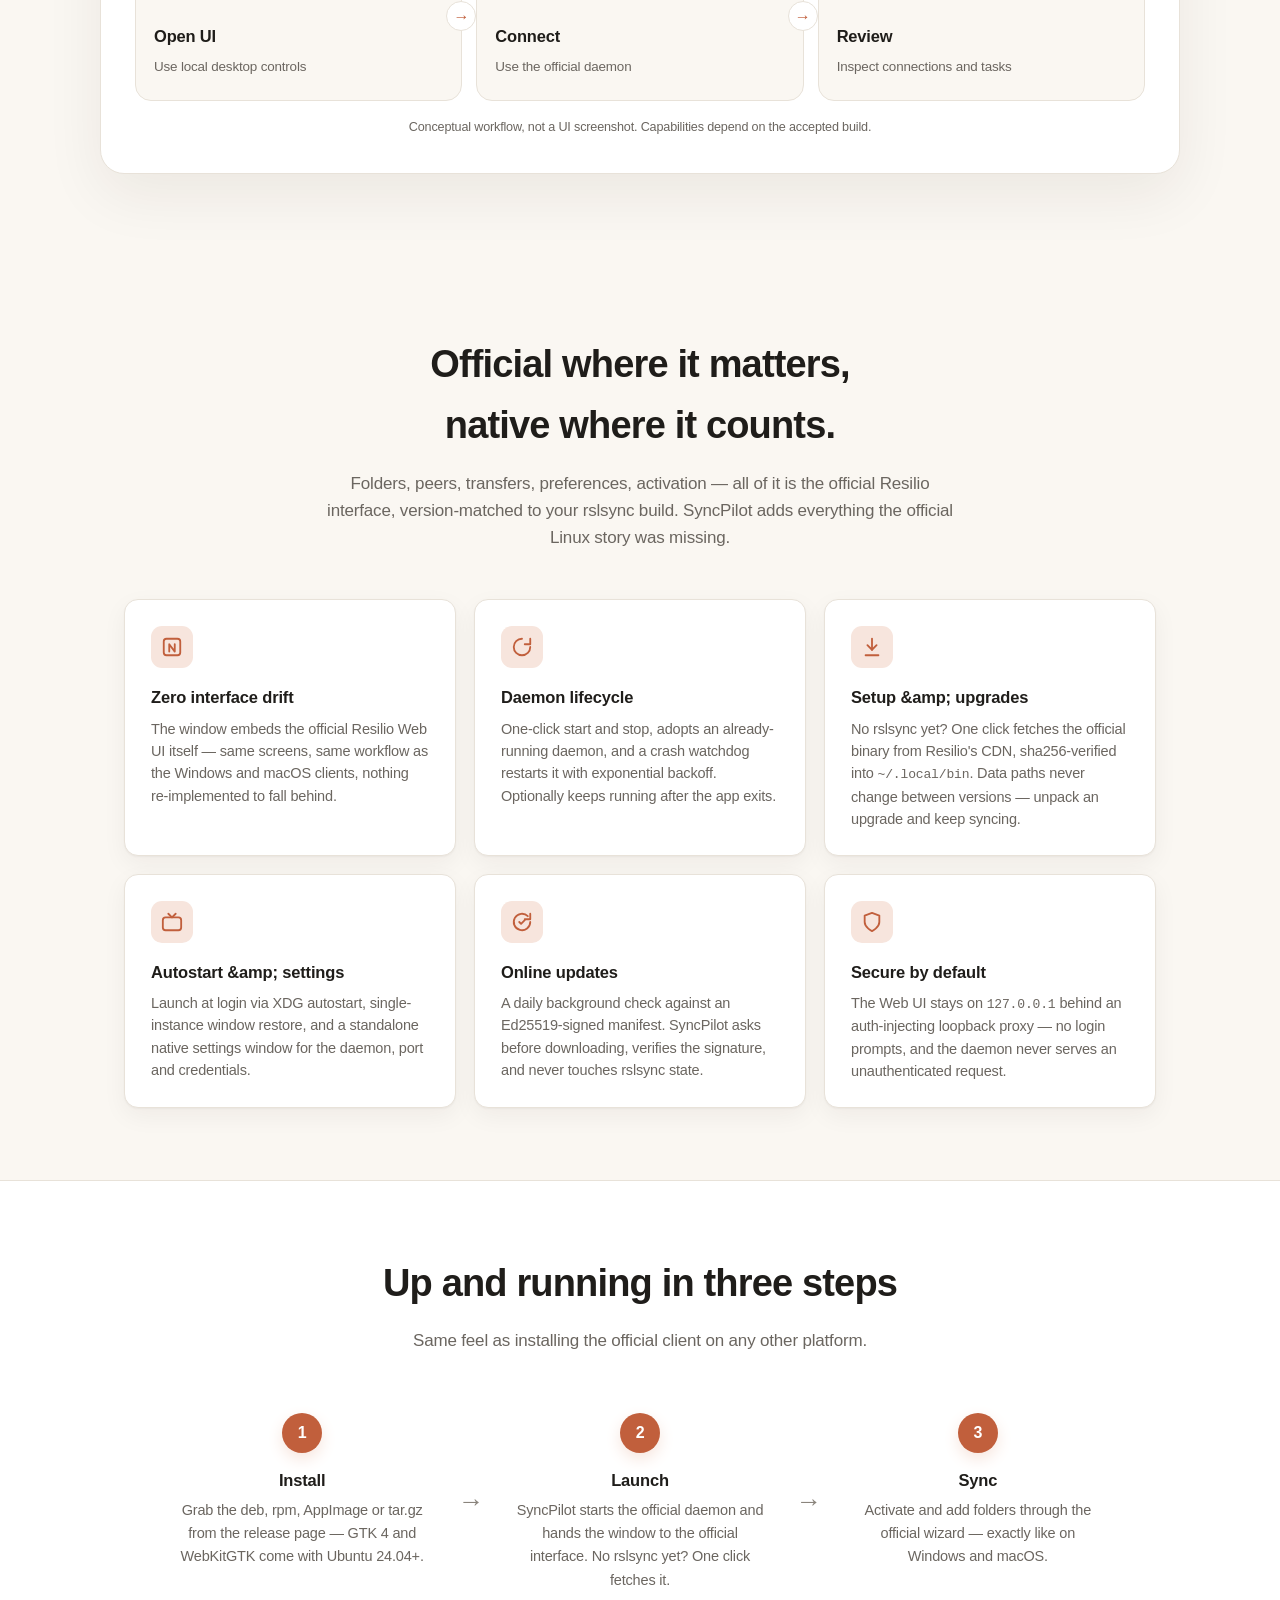
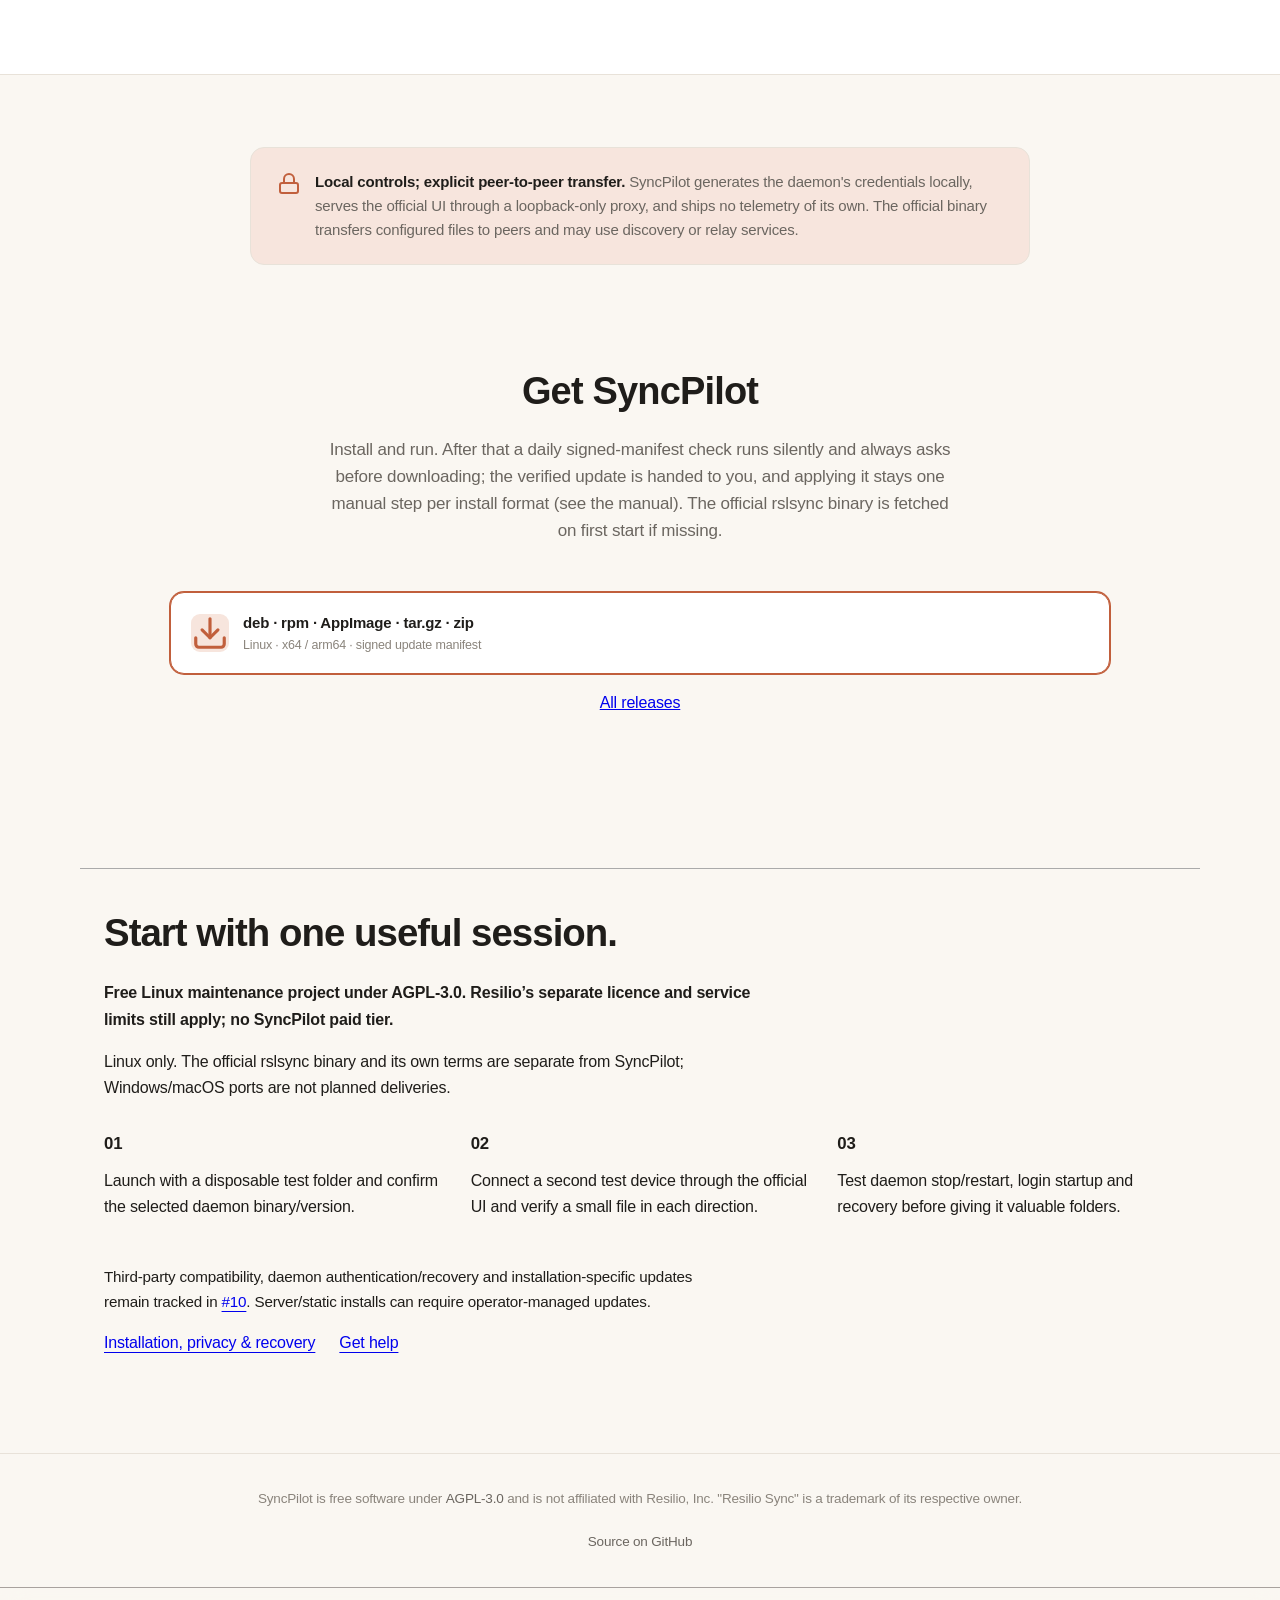
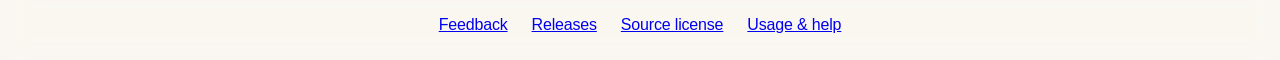
==== commit 91fc10e5: "docs(site): introduce visual workflow with qualification boundaries" ====
--- a/docs/index.html
+++ b/docs/index.html
@@ -272,7 +272,44 @@
 .product-start h2{font-size:clamp(1.7rem,3vw,2.4rem);letter-spacing:-.025em;margin:0 0 16px}.product-start h3{font-size:1.05rem;margin:0 0 10px}.product-start p{margin:0 0 16px;max-width:74ch}.product-start-grid{display:grid;grid-template-columns:repeat(3,minmax(0,1fr));gap:28px;margin:28px 0}.product-start a{text-decoration:underline;text-underline-offset:4px;overflow-wrap:anywhere}.product-start a:focus-visible{outline:2px solid currentColor;outline-offset:5px}.product-start .start-links{display:flex;gap:16px 24px;flex-wrap:wrap}.product-start .start-status{font-weight:600}.product-start .start-limits{font-size:.95em}
 html:lang(en) .reader-zh,html:lang(zh) .reader-en{display:none!important}@media(max-width:700px){.product-start{margin:40px auto;padding:24px 20px}.product-start-grid{grid-template-columns:1fr;gap:18px}}
 </style>
-</head>
+<style id="visual-showcase-css">
+/* Visual Showcase: process illustration, intentionally not an app screenshot. */
+.vs-showcase{padding:clamp(48px,7vw,88px) 24px;background:var(--bg,var(--surface,#faf7f2));color:var(--text,var(--ink,#24211d))}
+.vs-showcase *{box-sizing:border-box}
+.vs-showcase .vs-wrap{max-width:1080px;margin:0 auto}
+.vs-showcase .vs-intro{text-align:center;max-width:680px;margin:0 auto 28px}
+.vs-showcase .vs-label{text-transform:uppercase;letter-spacing:.14em;font-size:.7rem;font-weight:700;color:var(--accent,#b85d3f)}
+.vs-showcase h2{font:inherit;font-size:clamp(1.65rem,3.3vw,2.5rem);font-weight:700;line-height:1.2;letter-spacing:-.04em;margin:12px 0}
+.vs-showcase .vs-lead,.vs-showcase .vs-caption{color:var(--text-2,var(--muted,#6b6660));line-height:1.7}
+.vs-showcase .vs-frame{padding:clamp(18px,3vw,34px);border:1px solid var(--border,var(--line,#e8e2d9));background:var(--bg-card,var(--surface,#fff));border-radius:24px;box-shadow:0 20px 60px rgba(36,29,18,.07);overflow:hidden}
+.vs-showcase .vs-stage{display:grid;grid-template-columns:repeat(3,minmax(0,1fr));gap:14px}
+.vs-showcase .vs-step{position:relative;min-height:170px;padding:22px 18px;border-radius:16px;background:var(--bg,var(--surface,#faf7f2));border:1px solid var(--border,var(--line,#e8e2d9))}
+.vs-showcase .vs-step:not(:last-child):after{content:"→";position:absolute;z-index:1;right:-15px;top:50%;transform:translateY(-50%);width:28px;height:28px;display:grid;place-items:center;border-radius:50%;background:var(--bg-card,var(--surface,#fff));color:var(--accent,#b85d3f);border:1px solid var(--border,var(--line,#e8e2d9))}
+.vs-showcase .vs-glyph{font-size:1.75rem;display:block;margin-bottom:24px;color:var(--accent,#b85d3f)}
+.vs-showcase .vs-step b{display:block;font-size:1.03rem;margin-bottom:7px}
+.vs-showcase .vs-step small{display:block;color:var(--text-2,var(--muted,#6b6660));font-size:.84rem;line-height:1.5}
+.vs-showcase .vs-caption{font-size:.79rem;text-align:center;margin:16px 0 0}
+.vs-showcase .vs-art{margin-bottom:22px;background:var(--bg,var(--surface,#f6f3ed));border:1px solid var(--border,var(--line,#e8e2d9));border-radius:18px;padding:22px;overflow:hidden;min-height:185px}
+.vs-showcase .vs-task-art{display:grid;grid-template-columns:1fr 1fr;gap:16px;align-items:start}
+.vs-showcase .vs-mini-board{background:var(--bg-card,var(--surface,#fff));border-radius:14px;border:1px solid var(--border,var(--line,#e8e2d9));padding:15px;box-shadow:0 6px 24px rgba(10,10,10,.04)}
+.vs-showcase .vs-mini-title{font-size:.76rem;color:var(--text-2,var(--muted,#6b6660));font-weight:700;margin-bottom:12px}
+.vs-showcase .vs-mini-task{display:flex;align-items:center;gap:10px;padding:9px 3px;border-top:1px solid var(--border,var(--line,#e8e2d9));font-size:.9rem}
+.vs-showcase .vs-ring{flex:none;height:17px;width:17px;border:2px solid var(--accent,#b85d3f);border-radius:50%}
+.vs-showcase .vs-ring.done{background:var(--accent,#b85d3f);position:relative}.vs-showcase .vs-ring.done:after{content:"✓";color:#fff;font-size:12px;position:absolute;left:2px;top:-3px}
+.vs-showcase .vs-mini-tag{margin-left:auto;color:var(--accent,#b85d3f);background:var(--accent-soft,#f7e5dd);font-size:.7rem;padding:3px 6px;border-radius:6px}
+.vs-showcase .vs-reader-art{display:grid;grid-template-columns:1.5fr 1fr;gap:18px}
+.vs-showcase .vs-paper,.vs-showcase .vs-annotation{border-radius:14px;background:var(--bg-card,var(--surface,#fff));border:1px solid var(--border,var(--line,#e8e2d9));padding:18px}
+.vs-showcase .vs-paper-title{font-size:.75rem;letter-spacing:.1em;color:var(--text-2,var(--muted,#6b6660));margin-bottom:22px}
+.vs-showcase .vs-line{height:9px;background:var(--border,var(--line,#e8e2d9));border-radius:8px;margin:12px 0;max-width:100%}
+.vs-showcase .vs-line.short{width:57%}.vs-showcase .vs-line.mid{width:82%}
+.vs-showcase .vs-highlight{height:15px;border-radius:3px;width:72%;background:color-mix(in srgb,var(--accent,#d97757) 32%,transparent)}
+.vs-showcase .vs-note-label{font-size:.72rem;letter-spacing:.09em;color:var(--accent,#b85d3f);font-weight:800}
+.vs-showcase .vs-note-body{font-size:.93rem;line-height:1.7;margin:18px 0}
+.vs-showcase .vs-note-foot{font-size:.75rem;color:var(--text-2,var(--muted,#6b6660))}
+html:lang(en) .vs-zh,html:lang(zh) .vs-en{display:none!important}
+@media(max-width:700px){.vs-showcase .vs-stage{grid-template-columns:1fr}.vs-showcase .vs-step{min-height:120px}.vs-showcase .vs-step:not(:last-child):after{right:calc(50% - 14px);top:auto;bottom:-15px;transform:rotate(90deg)}.vs-showcase .vs-glyph{margin-bottom:12px}.vs-showcase .vs-reader-art{grid-template-columns:1fr 1fr}.vs-showcase .vs-art{padding:14px}}
+@media(prefers-reduced-motion:reduce){.vs-showcase *, .vs-showcase *:before,.vs-showcase *:after{animation:none!important;transition:none!important}}
+</style></head>
 <body>
 
 <nav>
@@ -306,7 +343,7 @@
 <p class="reader-en product-availability" lang="en">Development preview. Free Linux maintenance project under AGPL-3.0. Resilio’s separate licence and service limits still apply; no SyncPilot paid tier.</p><p class="reader-zh product-availability" lang="zh">开发预览。AGPL-3.0 许可的免费 Linux 维护项目。Resilio 的独立许可和服务限制仍适用；SyncPilot 不设付费层。</p>
     <p class="hero-sub animate" data-i18n-html="hero.sub">SyncPilot 把<strong>官方 Resilio Web UI</strong>装进原生桌面窗口，并在背后托管官方 <code style="font-family:var(--font-mono);font-size:0.9em;">rslsync</code> 守护进程。每一屏都是官方界面——无需重新学习。</p>
     <div class="hero-actions animate">
-      <a class="btn btn-primary" href="https://github.com/turlamai/syncpilot/releases/latest/download/syncpilot-linux-x64.deb" data-i18n="hero.download">下载</a>
+      <a class="btn btn-primary" href="https://github.com/turlamai/syncpilot/releases/latest" data-release-suffix="linux-amd64.deb" data-i18n="hero.download">下载</a>
       <a class="btn btn-secondary" href="https://github.com/turlamai/syncpilot" data-i18n="hero.source">在 GitHub 查看</a>
     </div>
     <div class="trust-row animate" data-i18n-html="hero.trust"><b>deb · rpm · AppImage · tar.gz · zip</b> &nbsp;—&nbsp; x64 / arm64（Ubuntu 24.04+）&nbsp;—&nbsp; 免费开源，AGPL-3.0</div>
@@ -328,7 +365,7 @@
       </div>
     </div>
   </div>
-</section>
+</section><section class="vs-showcase" id="visual-showcase" aria-label="Product workflow"><div class="vs-wrap"><div class="vs-intro"><span class="vs-label">WORKFLOW · 工作流</span><h2><span class="vs-zh" lang="zh-CN">桌面交互和文件同步，各司其职。</span><span class="vs-en" lang="en">Desktop controls and file transfer have distinct roles.</span></h2><p class="vs-lead"><span class="vs-zh" lang="zh-CN">SyncPilot 提供 Linux 桌面入口；同步引擎属于官方 Resilio daemon。</span><span class="vs-en" lang="en">SyncPilot is a Linux desktop companion; actual sync belongs to the official Resilio daemon.</span></p></div><div class="vs-frame"><div class="vs-art vs-task-art"><div class="vs-mini-board"><div class="vs-mini-title">SOURCE · INPUT</div><div class="vs-mini-task"><span class="vs-ring"></span>Launch & local UI</div><div class="vs-mini-task"><span class="vs-ring"></span>Folders & connections</div><div class="vs-mini-task"><span class="vs-ring"></span>Local status</div></div><div class="vs-mini-board"><div class="vs-mini-title">RESULT · OUTPUT</div><div class="vs-mini-task"><span class="vs-ring"></span>Official daemon</div><div class="vs-mini-task"><span class="vs-ring"></span>Peer file transfer</div><div class="vs-mini-task"><span class="vs-ring"></span>Separate Resilio terms</div></div></div><div class="vs-stage"><div class="vs-step"><span class="vs-glyph" aria-hidden="true">▣</span><b><span class="vs-zh" lang="zh-CN">打开桌面端</span><span class="vs-en" lang="en">Open UI</span></b><small><span class="vs-zh" lang="zh-CN">管理本地控制入口</span><span class="vs-en" lang="en">Use local desktop controls</span></small></div><div class="vs-step"><span class="vs-glyph" aria-hidden="true">⇄</span><b><span class="vs-zh" lang="zh-CN">连接服务</span><span class="vs-en" lang="en">Connect</span></b><small><span class="vs-zh" lang="zh-CN">借助官方守护进程</span><span class="vs-en" lang="en">Use the official daemon</span></small></div><div class="vs-step"><span class="vs-glyph" aria-hidden="true">✓</span><b><span class="vs-zh" lang="zh-CN">核对状态</span><span class="vs-en" lang="en">Review</span></b><small><span class="vs-zh" lang="zh-CN">查看连接和任务</span><span class="vs-en" lang="en">Inspect connections and tasks</span></small></div></div><p class="vs-caption"><span class="vs-zh" lang="zh-CN">架构与工作流程概念图，非软件截图；具体能力以已验收版本为准。</span><span class="vs-en" lang="en">Conceptual workflow, not a UI screenshot. Capabilities depend on the accepted build.</span></p></div></div></section>
 
 <section id="features">
   <div class="container">
@@ -415,7 +452,7 @@
       <p data-i18n="download.sub">安装即用。之后每天按签名 manifest 静默检查一次，下载前必先询问；验证过的更新交到你手上，应用那一步按安装形态手动完成（见手册）。缺失官方 rslsync 二进制时，会在首次启动时自动获取。</p>
     </div>
     <div class="dl-cards animate">
-      <a class="dl-card" href="https://github.com/turlamai/syncpilot/releases/latest/download/syncpilot-linux-x64.deb">
+      <a class="dl-card" href="https://github.com/turlamai/syncpilot/releases/latest" data-release-suffix="linux-amd64.deb">
         <div class="dl-icon"><svg viewBox="0 0 24 24" fill="none" stroke="currentColor" stroke-width="2" stroke-linecap="round" stroke-linejoin="round"><path d="M21 15v4a2 2 0 0 1-2 2H5a2 2 0 0 1-2-2v-4"/><path d="m7 10 5 5 5-5"/><path d="M12 15V3"/></svg></div>
         <div><b>deb · rpm · AppImage · tar.gz · zip</b><span data-i18n="dl.sub">Linux · x64 / arm64 · 签名更新 manifest</span></div>
       </a>
@@ -590,27 +627,38 @@
   try { localStorage.setItem('syncpilot-theme', next); } catch (e) { /* private mode */ }
 });
 
-// Platform-aware direct downloads: SyncPilot is Linux-only, so on Linux the
-// hero button and the dl-card point straight at the versionless alias for
-// the detected architecture; other desktops keep the neutral link to the
-// Releases page. Labels switch through the i18n dictionary below.
+// Linux-only application. Download links use the exact versioned DEB name
+// from the accepted Release; unsupported hosts see the Release page instead.
 (function () {
-  const BASE = 'https://github.com/turlamai/syncpilot/releases/latest/download/';
-  const RELEASES = 'https://github.com/turlamai/syncpilot/releases';
+  const PAGE = 'https://github.com/turlamai/syncpilot/releases/latest';
   const ua = navigator.userAgent;
   const isLinux = /Linux|X11/i.test(ua) && !/Android/i.test(ua);
-  const arch = /aarch64|arm/i.test(ua) ? 'arm64' : 'x64';
+  const arch = /aarch64|arm/i.test(ua) ? 'arm64' : 'amd64';
+  const links = document.querySelectorAll('a[data-i18n="hero.download"], .dl-card');
   const style = document.createElement('style');
   style.textContent = '.dl-card.current{border-color:var(--accent);box-shadow:0 0 0 1px var(--accent)}';
   document.head.appendChild(style);
+  links.forEach(function (a) {
+    a.href = PAGE;
+    if (isLinux) a.dataset.releaseSuffix = 'linux-' + arch + '.deb';
+  });
   if (isLinux) {
-    const url = BASE + 'syncpilot-linux-' + arch + '.deb';
-    document.querySelectorAll('a[data-i18n="hero.download"], .dl-card').forEach(a => { a.href = url; });
-    document.querySelector('.dl-card').classList.add('current');
+    const card = document.querySelector('.dl-card');
+    if (card) card.classList.add('current');
     i18n.zh['hero.download'] = '下载 Linux 版';
     i18n.en['hero.download'] = 'Download for Linux';
-  } else {
-    document.querySelectorAll('a[data-i18n="hero.download"], .dl-card').forEach(a => { a.href = RELEASES; });
+    fetch('https://api.github.com/repos/turlamai/syncpilot/releases/latest',
+          {headers: {'Accept': 'application/vnd.github+json'}})
+      .then(function (r) { if (!r.ok) throw new Error('release lookup'); return r.json(); })
+      .then(function (release) {
+        if (release.draft || release.prerelease ||
+            !/^v[0-9]+\.[0-9]+\.[0-9]+$/.test(release.tag_name)) return;
+        const name = 'syncpilot-' + release.tag_name.slice(1) + '-linux-' + arch + '.deb';
+        const exact = 'https://github.com/turlamai/syncpilot/releases/download/' + release.tag_name + '/' + name;
+        if ((release.assets || []).some(function (x) {
+          return x.name === name && x.size > 0 && x.browser_download_url === exact;
+        })) links.forEach(function (a) { a.href = exact; });
+      }).catch(function () { /* User can still open Releases. */ });
   }
   applyLanguage(readLanguageOverride() || detectBrowserLanguage());
 })();
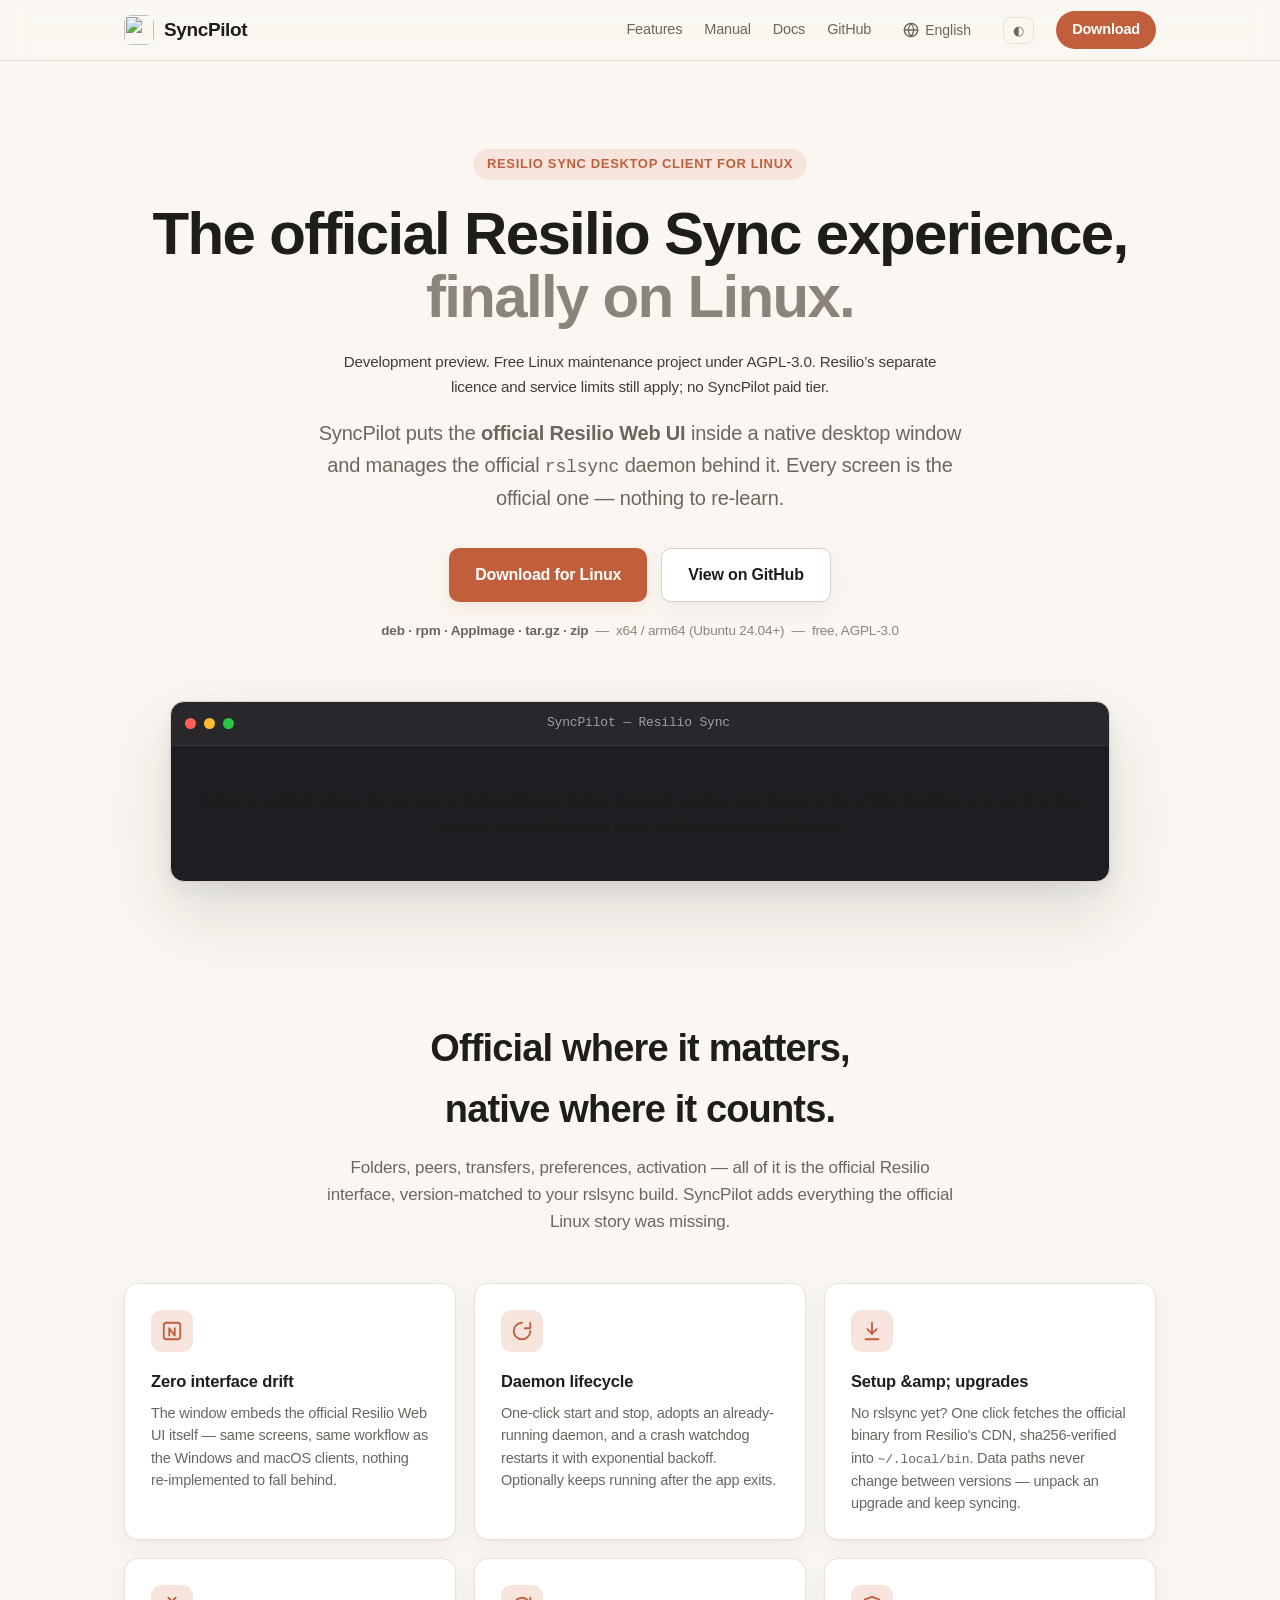
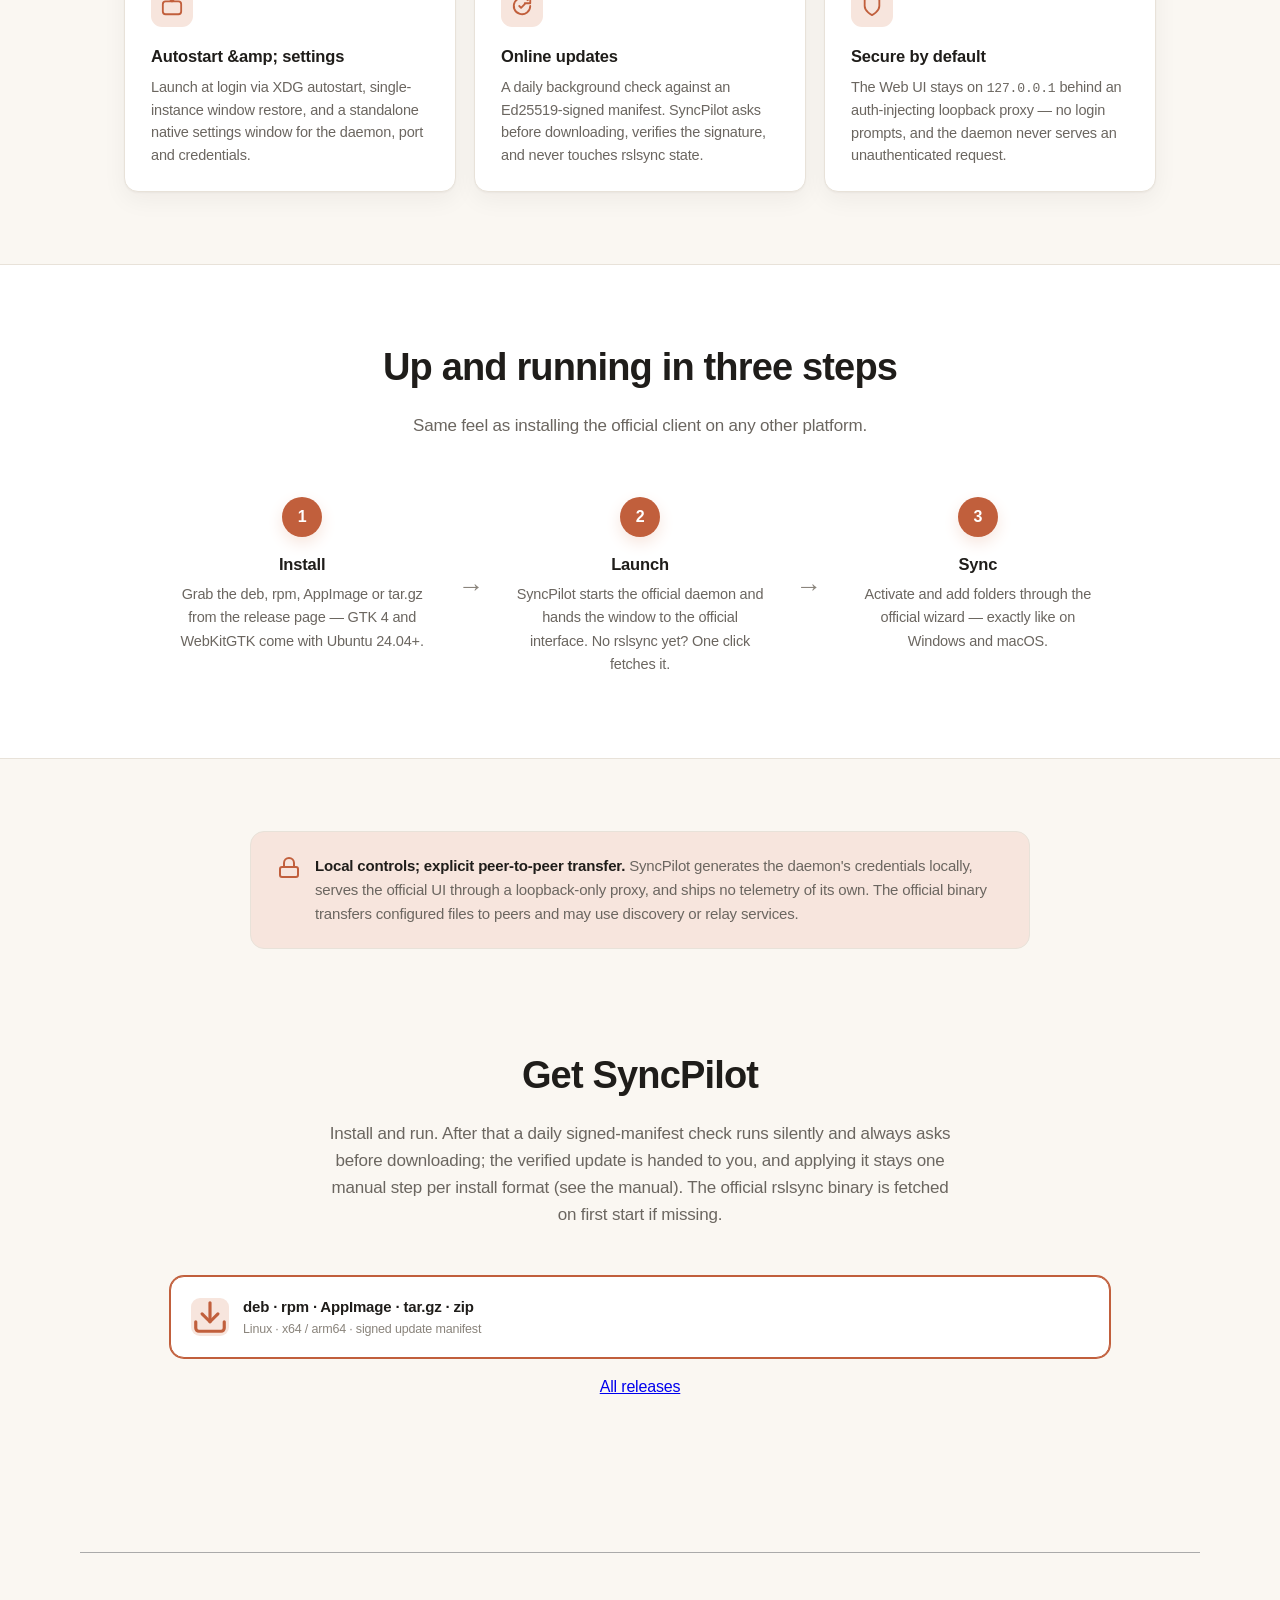
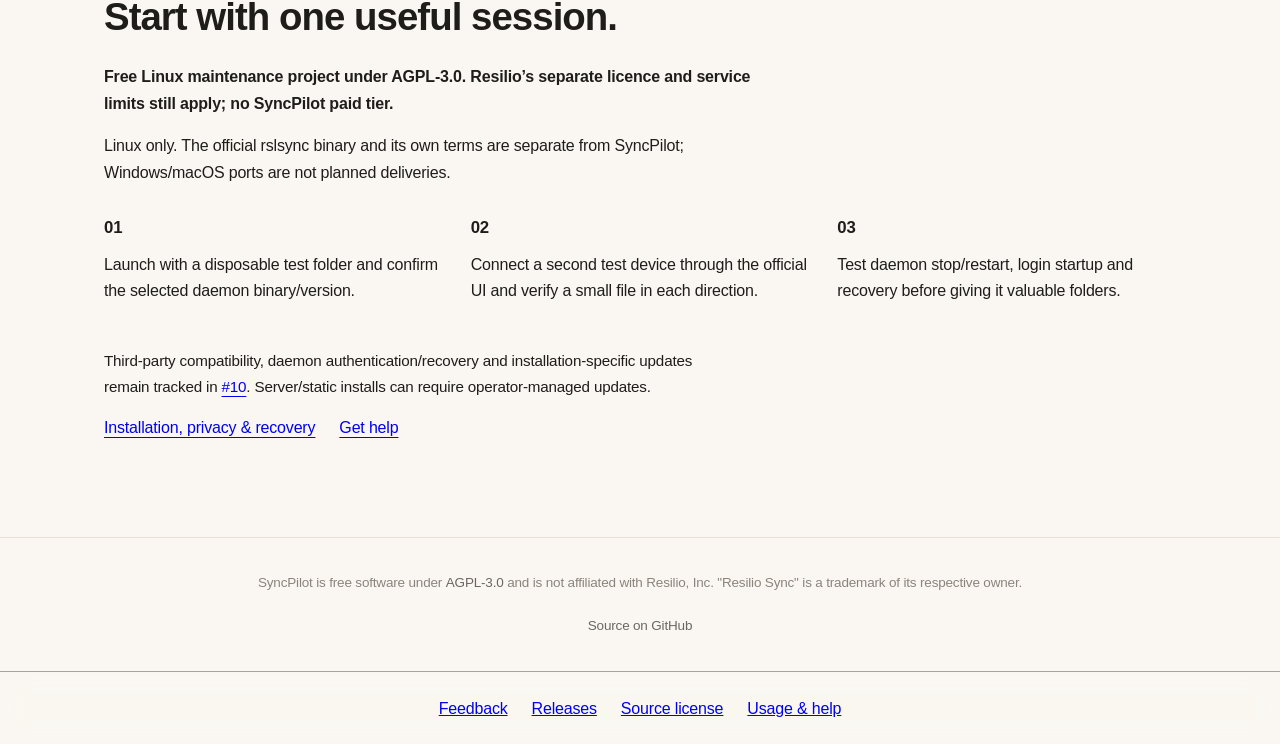
==== commit 4cd59e9a: "fix(site): wrap SyncPilot mobile navigation and actions" ====
--- a/docs/index.html
+++ b/docs/index.html
@@ -251,6 +251,12 @@
 .animate { opacity: 0; transform: translateY(18px); transition: opacity 0.6s var(--ease), transform 0.6s var(--ease); }
 .animate.in { opacity: 1; transform: none; }
 @media (prefers-reduced-motion: reduce) { .animate { opacity: 1; transform: none; transition: none; } html { scroll-behavior: auto; } }
+/* Mobile navigation remains accessible as wrapped rows, without document overflow. */
+@media (max-width: 720px) {
+  .nav-wrapper { height: auto; min-height: 60px; flex-direction: column; align-items: flex-start; gap: 10px; padding: 12px 20px; }
+  .nav-links { width: 100%; min-width: 0; display: flex; flex-wrap: wrap; gap: 8px 12px; }
+  .nav-links a { font-size: 13px; }
+}
 </style>
 <script>
 var _hmt = _hmt || [];
@@ -272,44 +278,7 @@
 .product-start h2{font-size:clamp(1.7rem,3vw,2.4rem);letter-spacing:-.025em;margin:0 0 16px}.product-start h3{font-size:1.05rem;margin:0 0 10px}.product-start p{margin:0 0 16px;max-width:74ch}.product-start-grid{display:grid;grid-template-columns:repeat(3,minmax(0,1fr));gap:28px;margin:28px 0}.product-start a{text-decoration:underline;text-underline-offset:4px;overflow-wrap:anywhere}.product-start a:focus-visible{outline:2px solid currentColor;outline-offset:5px}.product-start .start-links{display:flex;gap:16px 24px;flex-wrap:wrap}.product-start .start-status{font-weight:600}.product-start .start-limits{font-size:.95em}
 html:lang(en) .reader-zh,html:lang(zh) .reader-en{display:none!important}@media(max-width:700px){.product-start{margin:40px auto;padding:24px 20px}.product-start-grid{grid-template-columns:1fr;gap:18px}}
 </style>
-<style id="visual-showcase-css">
-/* Visual Showcase: process illustration, intentionally not an app screenshot. */
-.vs-showcase{padding:clamp(48px,7vw,88px) 24px;background:var(--bg,var(--surface,#faf7f2));color:var(--text,var(--ink,#24211d))}
-.vs-showcase *{box-sizing:border-box}
-.vs-showcase .vs-wrap{max-width:1080px;margin:0 auto}
-.vs-showcase .vs-intro{text-align:center;max-width:680px;margin:0 auto 28px}
-.vs-showcase .vs-label{text-transform:uppercase;letter-spacing:.14em;font-size:.7rem;font-weight:700;color:var(--accent,#b85d3f)}
-.vs-showcase h2{font:inherit;font-size:clamp(1.65rem,3.3vw,2.5rem);font-weight:700;line-height:1.2;letter-spacing:-.04em;margin:12px 0}
-.vs-showcase .vs-lead,.vs-showcase .vs-caption{color:var(--text-2,var(--muted,#6b6660));line-height:1.7}
-.vs-showcase .vs-frame{padding:clamp(18px,3vw,34px);border:1px solid var(--border,var(--line,#e8e2d9));background:var(--bg-card,var(--surface,#fff));border-radius:24px;box-shadow:0 20px 60px rgba(36,29,18,.07);overflow:hidden}
-.vs-showcase .vs-stage{display:grid;grid-template-columns:repeat(3,minmax(0,1fr));gap:14px}
-.vs-showcase .vs-step{position:relative;min-height:170px;padding:22px 18px;border-radius:16px;background:var(--bg,var(--surface,#faf7f2));border:1px solid var(--border,var(--line,#e8e2d9))}
-.vs-showcase .vs-step:not(:last-child):after{content:"→";position:absolute;z-index:1;right:-15px;top:50%;transform:translateY(-50%);width:28px;height:28px;display:grid;place-items:center;border-radius:50%;background:var(--bg-card,var(--surface,#fff));color:var(--accent,#b85d3f);border:1px solid var(--border,var(--line,#e8e2d9))}
-.vs-showcase .vs-glyph{font-size:1.75rem;display:block;margin-bottom:24px;color:var(--accent,#b85d3f)}
-.vs-showcase .vs-step b{display:block;font-size:1.03rem;margin-bottom:7px}
-.vs-showcase .vs-step small{display:block;color:var(--text-2,var(--muted,#6b6660));font-size:.84rem;line-height:1.5}
-.vs-showcase .vs-caption{font-size:.79rem;text-align:center;margin:16px 0 0}
-.vs-showcase .vs-art{margin-bottom:22px;background:var(--bg,var(--surface,#f6f3ed));border:1px solid var(--border,var(--line,#e8e2d9));border-radius:18px;padding:22px;overflow:hidden;min-height:185px}
-.vs-showcase .vs-task-art{display:grid;grid-template-columns:1fr 1fr;gap:16px;align-items:start}
-.vs-showcase .vs-mini-board{background:var(--bg-card,var(--surface,#fff));border-radius:14px;border:1px solid var(--border,var(--line,#e8e2d9));padding:15px;box-shadow:0 6px 24px rgba(10,10,10,.04)}
-.vs-showcase .vs-mini-title{font-size:.76rem;color:var(--text-2,var(--muted,#6b6660));font-weight:700;margin-bottom:12px}
-.vs-showcase .vs-mini-task{display:flex;align-items:center;gap:10px;padding:9px 3px;border-top:1px solid var(--border,var(--line,#e8e2d9));font-size:.9rem}
-.vs-showcase .vs-ring{flex:none;height:17px;width:17px;border:2px solid var(--accent,#b85d3f);border-radius:50%}
-.vs-showcase .vs-ring.done{background:var(--accent,#b85d3f);position:relative}.vs-showcase .vs-ring.done:after{content:"✓";color:#fff;font-size:12px;position:absolute;left:2px;top:-3px}
-.vs-showcase .vs-mini-tag{margin-left:auto;color:var(--accent,#b85d3f);background:var(--accent-soft,#f7e5dd);font-size:.7rem;padding:3px 6px;border-radius:6px}
-.vs-showcase .vs-reader-art{display:grid;grid-template-columns:1.5fr 1fr;gap:18px}
-.vs-showcase .vs-paper,.vs-showcase .vs-annotation{border-radius:14px;background:var(--bg-card,var(--surface,#fff));border:1px solid var(--border,var(--line,#e8e2d9));padding:18px}
-.vs-showcase .vs-paper-title{font-size:.75rem;letter-spacing:.1em;color:var(--text-2,var(--muted,#6b6660));margin-bottom:22px}
-.vs-showcase .vs-line{height:9px;background:var(--border,var(--line,#e8e2d9));border-radius:8px;margin:12px 0;max-width:100%}
-.vs-showcase .vs-line.short{width:57%}.vs-showcase .vs-line.mid{width:82%}
-.vs-showcase .vs-highlight{height:15px;border-radius:3px;width:72%;background:color-mix(in srgb,var(--accent,#d97757) 32%,transparent)}
-.vs-showcase .vs-note-label{font-size:.72rem;letter-spacing:.09em;color:var(--accent,#b85d3f);font-weight:800}
-.vs-showcase .vs-note-body{font-size:.93rem;line-height:1.7;margin:18px 0}
-.vs-showcase .vs-note-foot{font-size:.75rem;color:var(--text-2,var(--muted,#6b6660))}
-html:lang(en) .vs-zh,html:lang(zh) .vs-en{display:none!important}
-@media(max-width:700px){.vs-showcase .vs-stage{grid-template-columns:1fr}.vs-showcase .vs-step{min-height:120px}.vs-showcase .vs-step:not(:last-child):after{right:calc(50% - 14px);top:auto;bottom:-15px;transform:rotate(90deg)}.vs-showcase .vs-glyph{margin-bottom:12px}.vs-showcase .vs-reader-art{grid-template-columns:1fr 1fr}.vs-showcase .vs-art{padding:14px}}
-@media(prefers-reduced-motion:reduce){.vs-showcase *, .vs-showcase *:before,.vs-showcase *:after{animation:none!important;transition:none!important}}
-</style></head>
+</head>
 <body>
 
 <nav>
@@ -365,7 +334,7 @@
       </div>
     </div>
   </div>
-</section><section class="vs-showcase" id="visual-showcase" aria-label="Product workflow"><div class="vs-wrap"><div class="vs-intro"><span class="vs-label">WORKFLOW · 工作流</span><h2><span class="vs-zh" lang="zh-CN">桌面交互和文件同步，各司其职。</span><span class="vs-en" lang="en">Desktop controls and file transfer have distinct roles.</span></h2><p class="vs-lead"><span class="vs-zh" lang="zh-CN">SyncPilot 提供 Linux 桌面入口；同步引擎属于官方 Resilio daemon。</span><span class="vs-en" lang="en">SyncPilot is a Linux desktop companion; actual sync belongs to the official Resilio daemon.</span></p></div><div class="vs-frame"><div class="vs-art vs-task-art"><div class="vs-mini-board"><div class="vs-mini-title">SOURCE · INPUT</div><div class="vs-mini-task"><span class="vs-ring"></span>Launch & local UI</div><div class="vs-mini-task"><span class="vs-ring"></span>Folders & connections</div><div class="vs-mini-task"><span class="vs-ring"></span>Local status</div></div><div class="vs-mini-board"><div class="vs-mini-title">RESULT · OUTPUT</div><div class="vs-mini-task"><span class="vs-ring"></span>Official daemon</div><div class="vs-mini-task"><span class="vs-ring"></span>Peer file transfer</div><div class="vs-mini-task"><span class="vs-ring"></span>Separate Resilio terms</div></div></div><div class="vs-stage"><div class="vs-step"><span class="vs-glyph" aria-hidden="true">▣</span><b><span class="vs-zh" lang="zh-CN">打开桌面端</span><span class="vs-en" lang="en">Open UI</span></b><small><span class="vs-zh" lang="zh-CN">管理本地控制入口</span><span class="vs-en" lang="en">Use local desktop controls</span></small></div><div class="vs-step"><span class="vs-glyph" aria-hidden="true">⇄</span><b><span class="vs-zh" lang="zh-CN">连接服务</span><span class="vs-en" lang="en">Connect</span></b><small><span class="vs-zh" lang="zh-CN">借助官方守护进程</span><span class="vs-en" lang="en">Use the official daemon</span></small></div><div class="vs-step"><span class="vs-glyph" aria-hidden="true">✓</span><b><span class="vs-zh" lang="zh-CN">核对状态</span><span class="vs-en" lang="en">Review</span></b><small><span class="vs-zh" lang="zh-CN">查看连接和任务</span><span class="vs-en" lang="en">Inspect connections and tasks</span></small></div></div><p class="vs-caption"><span class="vs-zh" lang="zh-CN">架构与工作流程概念图，非软件截图；具体能力以已验收版本为准。</span><span class="vs-en" lang="en">Conceptual workflow, not a UI screenshot. Capabilities depend on the accepted build.</span></p></div></div></section>
+</section>
 
 <section id="features">
   <div class="container">
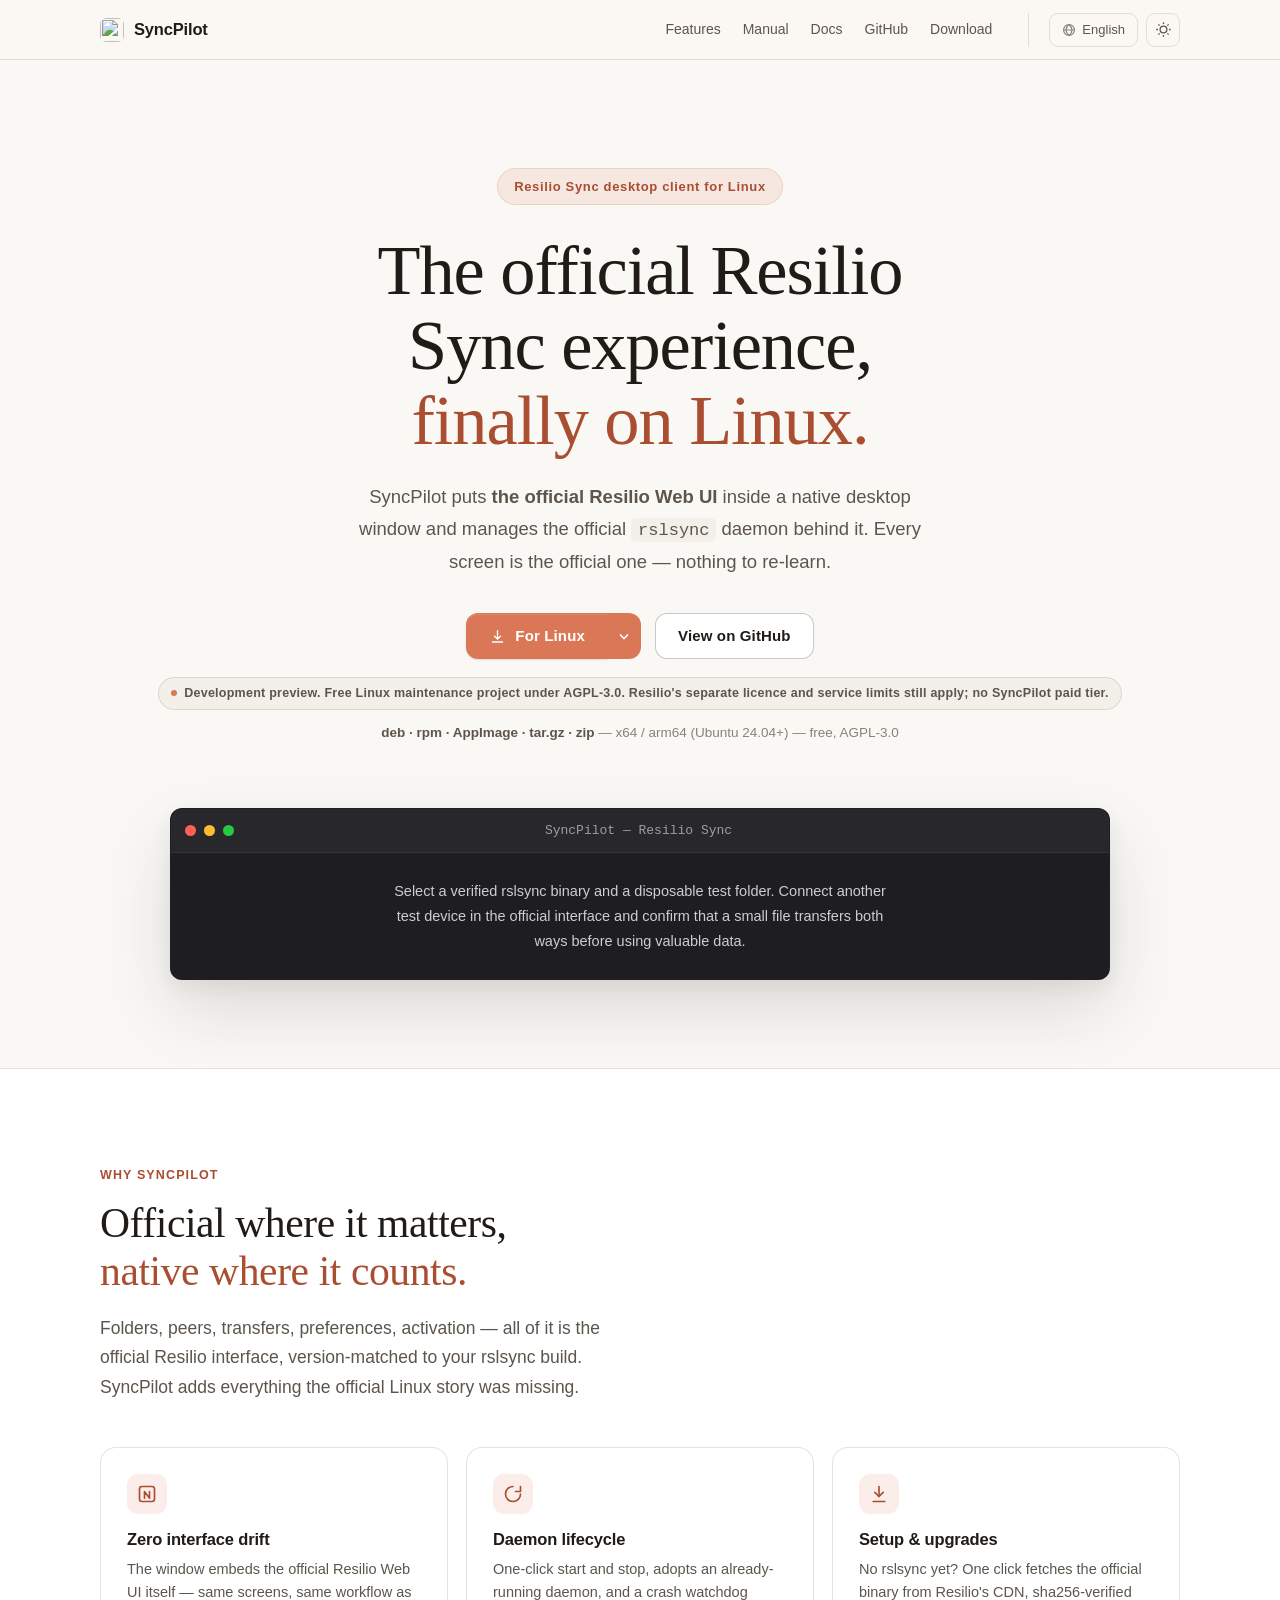
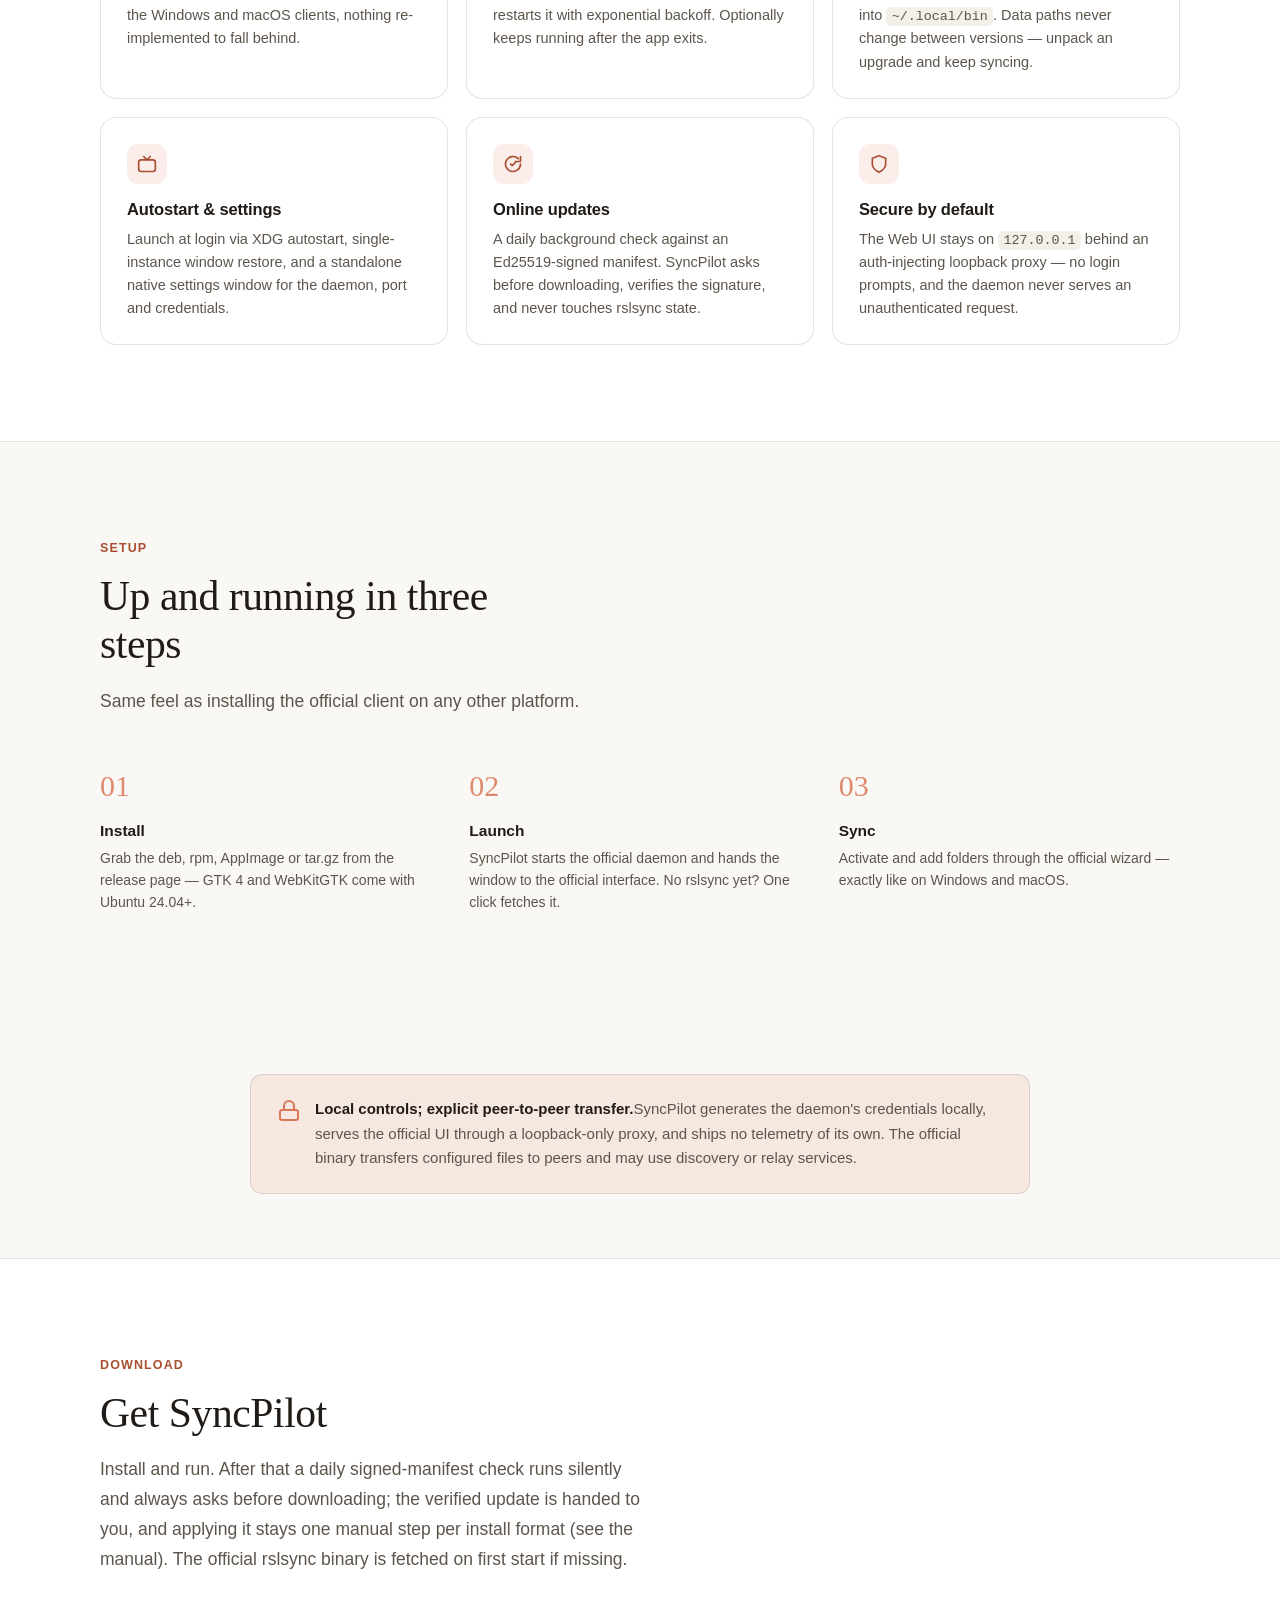
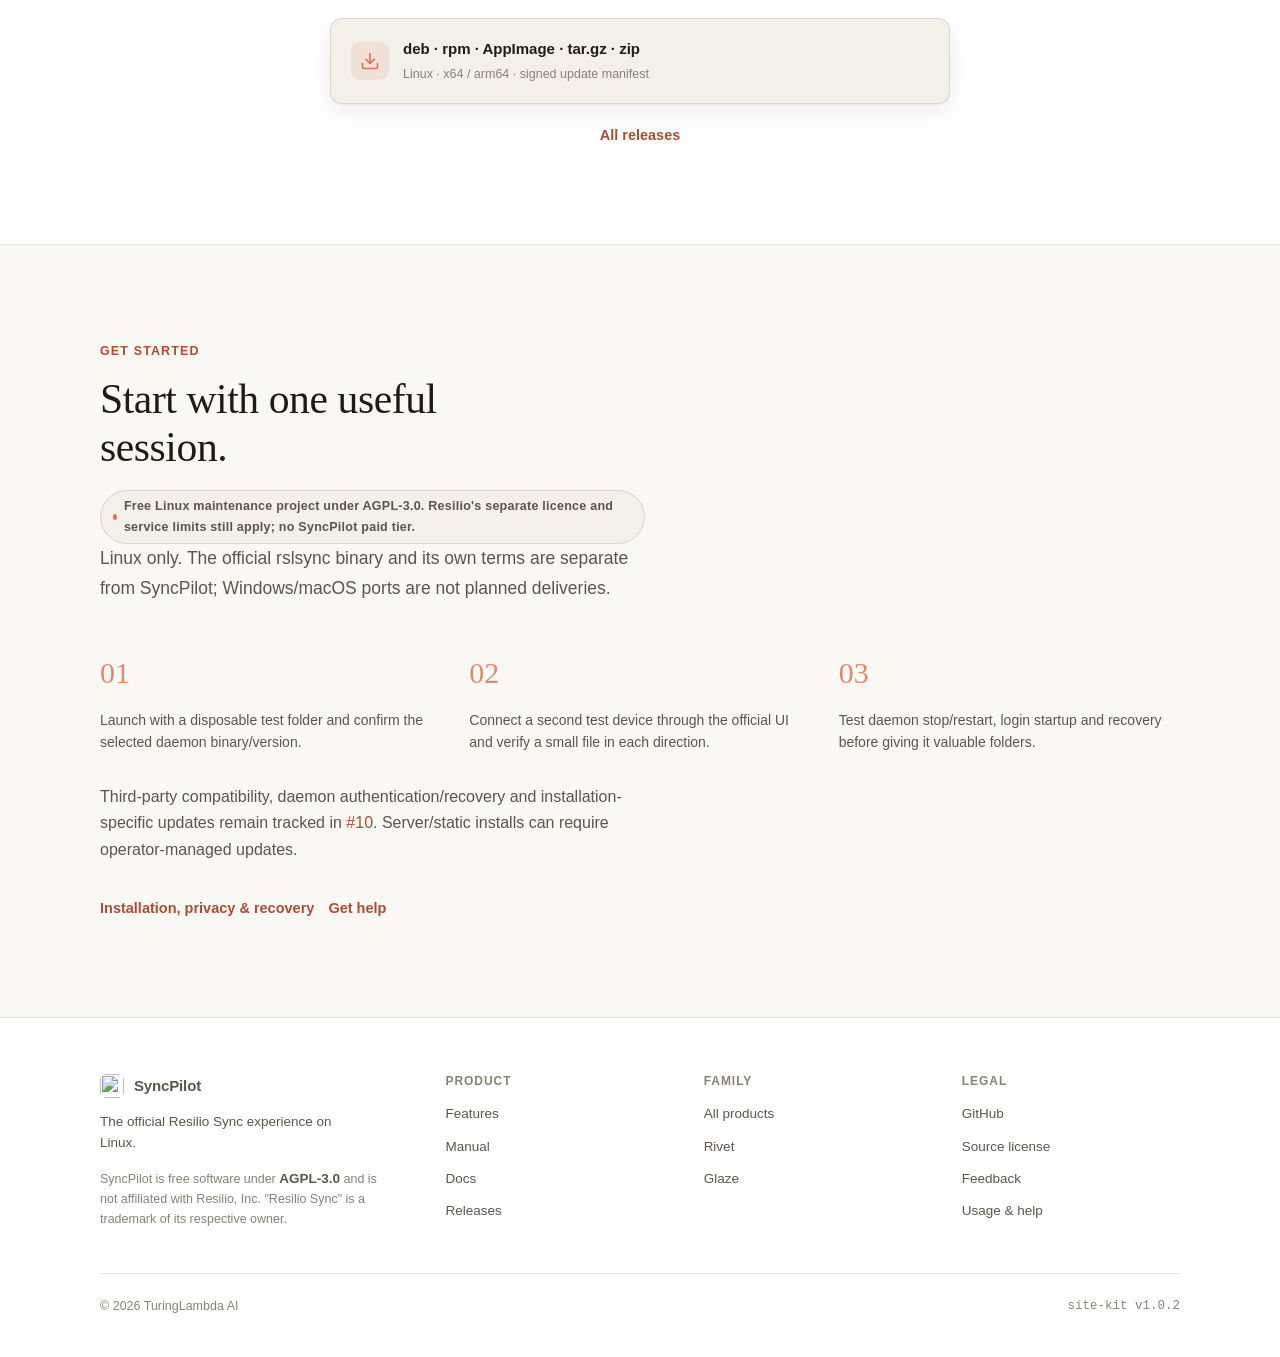
==== commit d45d5d83: "site: rebuild homepage on site-kit v1.0.2 - adopt the family design system (terracotta accent, Newsr" ====
--- a/docs/index.html
+++ b/docs/index.html
@@ -1,637 +1,453 @@
-<!doctype html>
-<html lang="zh-CN">
+<!DOCTYPE html>
+<html lang="zh-CN" data-kit-id="syncpilot">
+
 <head>
-<meta charset="utf-8" />
-<meta name="viewport" content="width=device-width, initial-scale=1" />
-<title>SyncPilot — Linux 上的官方 Resilio Sync 体验</title>
-<meta name="description" content="Resilio Sync 的原生 Linux 桌面外壳：官方 Web UI 装进真正的桌面窗口，带托盘、开机自启、守护进程看护与应用内更新。免费开源，AGPL-3.0。" />
-<link rel="icon" type="image/png" href="icon.png" />
-<script>
-  // Theme anti-flash: resolve data-theme before first paint — localStorage
-  // when the visitor has picked manually, otherwise the system preference.
-  (function () {
-    var t;
-    try { t = localStorage.getItem('syncpilot-theme'); } catch (e) {}
-    if (!t) t = matchMedia('(prefers-color-scheme: dark)').matches ? 'dark' : 'light';
-    document.documentElement.dataset.theme = t;
-  })();
-</script>
-<style>
-/* Family palette (payback/taskly/keepsake values), light & dark, zero deps. */
-:root {
-  --bg: #faf7f2;
-  --surface: #ffffff;
-  --ink: #1f1d1a;
-  --muted: #6b6660;
-  --muted-2: #8a847c;
-  --line: #e8e2d9;
-  --line-strong: #d9d2c6;
-  --accent: #c15f3c;
-  --accent-hover: #a94f30;
-  --accent-soft: #f7e5dd;
-  --accent-ink: #ffffff;
-  --nav-bg: rgba(250, 247, 242, 0.88);
-  --font-sans: -apple-system, BlinkMacSystemFont, "SF Pro Text", "PingFang SC", "Segoe UI", Roboto, Helvetica, Arial, sans-serif;
-  --font-mono: ui-monospace, "SF Mono", "Cascadia Code", Menlo, Consolas, monospace;
-  --wrapper-width: 1080px;
-  --radius: 14px;
-  --radius-l: 20px;
-  --radius-s: 10px;
-  --shadow-card: 0 1px 2px rgba(31, 29, 26, 0.04), 0 8px 24px rgba(31, 29, 26, 0.05);
-  --shadow-hover: 0 2px 4px rgba(31, 29, 26, 0.05), 0 14px 40px rgba(31, 29, 26, 0.09);
-  --shadow-window: 0 30px 70px rgba(31, 29, 26, 0.13), 0 8px 20px rgba(31, 29, 26, 0.06);
-  --ease: cubic-bezier(0.2, 0.8, 0.2, 1);
-}
-/* Explicit light/dark overrides: a manual choice wins over the OS. */
-:root[data-theme="light"] {
-  --bg: #faf7f2;
-  --surface: #ffffff;
-  --ink: #1f1d1a;
-  --muted: #6b6660;
-  --muted-2: #8a847c;
-  --line: #e8e2d9;
-  --line-strong: #d9d2c6;
-  --accent: #c15f3c;
-  --accent-hover: #a94f30;
-  --accent-soft: #f7e5dd;
-  --accent-ink: #ffffff;
-  --nav-bg: rgba(250, 247, 242, 0.88);
-}
-:root[data-theme="dark"] {
-  --bg: #1b1a18;
-  --surface: #24221f;
-  --ink: #ece9e2;
-  --muted: #a6a099;
-  --muted-2: #7d776f;
-  --line: #35322d;
-  --line-strong: #45413a;
-  --accent: #d08a6e;
-  --accent-hover: #e0977a;
-  --accent-soft: #3a2d27;
-  --accent-ink: #1b1a18;
-  --nav-bg: rgba(27, 26, 24, 0.88);
-  --shadow-card: 0 1px 2px rgba(0, 0, 0, 0.25), 0 8px 24px rgba(0, 0, 0, 0.30);
-  --shadow-hover: 0 2px 4px rgba(0, 0, 0, 0.30), 0 14px 40px rgba(0, 0, 0, 0.38);
-  --shadow-window: 0 30px 70px rgba(0, 0, 0, 0.45), 0 8px 20px rgba(0, 0, 0, 0.30);
-}
-* { box-sizing: border-box; }
-html { scroll-behavior: smooth; }
-body {
-  margin: 0;
-  font-family: var(--font-sans);
-  background: var(--bg);
-  color: var(--ink);
-  line-height: 1.6;
-  letter-spacing: -0.011em;
-  -webkit-font-smoothing: antialiased;
-  -moz-osx-font-smoothing: grayscale;
-}
-.container { max-width: var(--wrapper-width); margin: 0 auto; padding: 0 24px; }
-section { padding: 72px 0; }
-
-/* ---- nav ---- */
-nav {
-  position: sticky; top: 0; z-index: 50;
-  background: var(--nav-bg);
-  backdrop-filter: saturate(1.6) blur(14px);
-  -webkit-backdrop-filter: saturate(1.6) blur(14px);
-  border-bottom: 1px solid var(--line);
-}
-.nav-wrapper {
-  max-width: var(--wrapper-width); margin: 0 auto; padding: 0 24px;
-  height: 60px; display: flex; align-items: center; justify-content: space-between;
-}
-.nav-brand { display: flex; align-items: center; gap: 10px; font-weight: 650; font-size: 19px; letter-spacing: -0.02em; color: var(--ink); text-decoration: none; }
-.nav-brand img { width: 30px; height: 30px; border-radius: 8px; }
-.nav-links { display: flex; align-items: center; gap: 22px; }
-.nav-links a { color: var(--muted); text-decoration: none; font-size: 14.5px; font-weight: 500; }
-.nav-links a:hover { color: var(--accent); }
-.nav-links a.nav-cta {
-  background: var(--accent); color: var(--accent-ink); padding: 7px 16px; border-radius: 999px; font-weight: 600;
-}
-.nav-links a.nav-cta:hover { background: var(--accent-hover); color: var(--accent-ink); }
-
-/* ---- language dropdown (family standard) ---- */
-.lang-dropdown-wrapper { position: relative; }
-.lang-btn { display: flex; align-items: center; gap: 6px; background: none; border: none; cursor: pointer; font-family: var(--font-sans); font-size: 14px; color: var(--muted); padding: 6px 10px; border-radius: 8px; transition: color .2s, background .2s; }
-.lang-btn:hover { color: var(--accent); background: var(--accent-soft); }
-.lang-menu { position: absolute; top: calc(100% + 6px); right: 0; background: var(--surface); border: 1px solid var(--line); border-radius: var(--radius-s); box-shadow: var(--shadow-hover); padding: 6px; min-width: 132px; margin: 0; list-style: none; opacity: 0; visibility: hidden; transform: translateY(-4px); transition: opacity .18s var(--ease), visibility .18s var(--ease), transform .18s var(--ease); z-index: 10000; }
-.lang-dropdown-wrapper:hover .lang-menu, .lang-dropdown-wrapper:focus-within .lang-menu { opacity: 1; visibility: visible; transform: translateY(0); }
-.lang-menu li { margin: 0; }
-.lang-menu button { display: block; width: 100%; background: none; border: none; cursor: pointer; font-family: inherit; font-size: 14px; color: var(--ink); text-align: left; padding: 7px 12px; border-radius: 6px; transition: background .15s, color .15s; }
-.lang-menu button:hover, .lang-menu button:focus-visible { background: var(--accent-soft); color: var(--accent); outline: none; }
-
-/* ---- theme toggle (family standard) ---- */
-.theme-btn {
-  border: 1px solid var(--line);
-  background: transparent;
-  color: var(--muted);
-  border-radius: 8px;
-  padding: 5px 9px;
-  font-size: 13px;
-  cursor: pointer;
-}
-.theme-btn:hover { background: var(--accent-soft); color: var(--accent); }
-
-/* ---- hero ---- */
-.hero { text-align: center; padding: 88px 0 64px; }
-.eyebrow {
-  display: inline-block; font-size: 13px; font-weight: 600; letter-spacing: 0.05em;
-  text-transform: uppercase; color: var(--accent); background: var(--accent-soft);
-  padding: 5px 14px; border-radius: 999px; margin-bottom: 22px;
-}
-h1 {
-  font-size: clamp(38px, 6vw, 60px); line-height: 1.06; letter-spacing: -0.028em;
-  margin: 0 0 20px; font-weight: 700;
-}
-h1 .soft { color: var(--muted-2); }
-.hero-sub { font-size: 20px; color: var(--muted); max-width: 660px; margin: 0 auto 34px; }
-.hero-actions { display: flex; gap: 14px; justify-content: center; flex-wrap: wrap; }
-.btn {
-  display: inline-flex; align-items: center; gap: 8px;
-  padding: 13px 26px; border-radius: var(--radius-s);
-  font-size: 16px; font-weight: 600; text-decoration: none;
-  transition: transform 0.15s var(--ease), box-shadow 0.2s var(--ease), background 0.15s;
-}
-.btn-primary { background: var(--accent); color: var(--accent-ink); box-shadow: 0 6px 18px var(--accent-soft); }
-.btn-primary:hover { background: var(--accent-hover); transform: translateY(-1px); }
-.btn-secondary { background: var(--surface); color: var(--ink); border: 1px solid var(--line-strong); box-shadow: var(--shadow-card); }
-.btn-secondary:hover { transform: translateY(-1px); box-shadow: var(--shadow-hover); }
-.trust-row { margin-top: 18px; font-size: 13.5px; color: var(--muted-2); }
-.trust-row b { color: var(--muted); font-weight: 600; }
-
-/* ---- window mockup ---- */
-.hero-visual { max-width: 940px; margin: 60px auto 0; position: relative; }
-.code-window {
-  background: #1e1e22; border-radius: var(--radius); overflow: hidden;
-  box-shadow: var(--shadow-window); border: 1px solid var(--line-strong);
-}
-.window-header {
-  display: flex; align-items: center; padding: 11px 14px;
-  background: rgba(255,255,255,0.045); border-bottom: 1px solid rgba(255,255,255,0.06);
-}
-.window-controls { display: flex; gap: 8px; }
-.traffic-light { width: 11px; height: 11px; border-radius: 50%; }
-.traffic-light.close { background: #FF5F57; }
-.traffic-light.minimize { background: #FEBC2E; }
-.traffic-light.maximize { background: #28C840; }
-.window-title { flex: 1; text-align: center; font-size: 13px; color: rgba(255,255,255,0.55); font-family: var(--font-mono); padding-right: 52px; }
-.window-body img { display: block; width: 100%; height: auto; }
-
-/* ---- features ---- */
-.section-head { text-align: center; max-width: 640px; margin: 0 auto 48px; }
-h2 { font-size: clamp(28px, 4vw, 38px); letter-spacing: -0.022em; margin: 0 0 14px; font-weight: 700; }
-.section-head p { color: var(--muted); font-size: 17px; margin: 0; }
-.grid {
-  display: grid; grid-template-columns: repeat(auto-fit, minmax(300px, 1fr)); gap: 18px;
-}
-.card {
-  background: var(--surface); border: 1px solid var(--line); border-radius: var(--radius);
-  padding: 26px 26px 24px; box-shadow: var(--shadow-card);
-  transition: transform 0.2s var(--ease), box-shadow 0.25s var(--ease);
-}
-.card:hover { transform: translateY(-3px); box-shadow: var(--shadow-hover); }
-.card .icon {
-  width: 42px; height: 42px; border-radius: 11px; display: flex; align-items: center; justify-content: center;
-  background: var(--accent-soft); color: var(--accent); margin-bottom: 16px;
-}
-.card .icon svg { width: 22px; height: 22px; }
-.card h3 { margin: 0 0 7px; font-size: 16.5px; font-weight: 650; letter-spacing: -0.01em; }
-.card p { margin: 0; color: var(--muted); font-size: 14.5px; line-height: 1.55; }
-.card code { font-family: var(--font-mono); font-size: 0.9em; }
-
-/* ---- how ---- */
-.how { background: var(--surface); border-top: 1px solid var(--line); border-bottom: 1px solid var(--line); }
-.steps { display: flex; align-items: stretch; justify-content: center; gap: 0; flex-wrap: wrap; }
-.step {
-  flex: 1 1 240px; max-width: 300px; text-align: center; padding: 10px 22px;
-}
-.step-num {
-  width: 40px; height: 40px; margin: 0 auto 14px; border-radius: 50%;
-  display: flex; align-items: center; justify-content: center;
-  background: var(--accent); color: var(--accent-ink); font-weight: 700; font-size: 16px;
-  box-shadow: 0 6px 16px var(--accent-soft);
-}
-.step h3 { margin: 0 0 6px; font-size: 16.5px; }
-.step p { margin: 0; color: var(--muted); font-size: 14.5px; }
-.step-arrow { align-self: center; color: var(--muted-2); font-size: 26px; padding: 0 6px; }
-@media (max-width: 760px) { .step-arrow { display: none; } }
-
-/* ---- security strip ---- */
-.secure {
-  display: flex; gap: 14px; align-items: flex-start;
-  background: var(--accent-soft); border: 1px solid var(--line);
-  border-radius: var(--radius); padding: 22px 26px; max-width: 780px; margin: 0 auto;
-}
-.secure svg { flex: none; width: 24px; height: 24px; color: var(--accent); margin-top: 2px; }
-.secure p { margin: 0; font-size: 15px; color: var(--muted); }
-.secure b { color: var(--ink); }
-
-/* ---- download ---- */
-.dl-cards { display: grid; grid-template-columns: repeat(auto-fit, minmax(220px, 1fr)); gap: 14px; max-width: 940px; margin: 0 auto; }
-.dl-card {
-  display: flex; align-items: center; gap: 14px; text-decoration: none;
-  background: var(--surface); border: 1px solid var(--line); border-radius: var(--radius);
-  padding: 18px 20px; box-shadow: var(--shadow-card); color: var(--ink);
-  transition: transform 0.2s var(--ease), box-shadow 0.25s var(--ease);
-}
-.dl-card:hover { transform: translateY(-2px); box-shadow: var(--shadow-hover); }
-.dl-card .dl-icon { width: 38px; height: 38px; border-radius: 9px; background: var(--accent-soft); display: flex; align-items: center; justify-content: center; color: var(--accent); flex: none; }
-.dl-card b { display: block; font-size: 15px; }
-.dl-card span { display: block; font-size: 12.5px; color: var(--muted-2); }
-
-footer {
-  border-top: 1px solid var(--line); padding: 34px 24px; text-align: center;
-  color: var(--muted-2); font-size: 13.5px;
-}
-footer a { color: var(--muted); text-decoration: none; font-weight: 500; }
-footer a:hover { color: var(--accent); }
-
-/* ---- scroll animation ---- */
-.animate { opacity: 0; transform: translateY(18px); transition: opacity 0.6s var(--ease), transform 0.6s var(--ease); }
-.animate.in { opacity: 1; transform: none; }
-@media (prefers-reduced-motion: reduce) { .animate { opacity: 1; transform: none; transition: none; } html { scroll-behavior: auto; } }
-/* Mobile navigation remains accessible as wrapped rows, without document overflow. */
-@media (max-width: 720px) {
-  .nav-wrapper { height: auto; min-height: 60px; flex-direction: column; align-items: flex-start; gap: 10px; padding: 12px 20px; }
-  .nav-links { width: 100%; min-width: 0; display: flex; flex-wrap: wrap; gap: 8px 12px; }
-  .nav-links a { font-size: 13px; }
-}
-</style>
-<script>
-var _hmt = _hmt || [];
-(function() {
-  var hm = document.createElement("script");
-  hm.src = "https://hm.baidu.com/hm.js?8e2445912635226bcba0c400bfb6079d";
-  var s = document.getElementsByTagName("script")[0];
-  s.parentNode.insertBefore(hm, s);
-})();
-</script>
-<style>
-  #product-support { display:flex; flex-wrap:wrap; justify-content:center; gap:12px 24px; padding:24px; font:inherit; border-top:1px solid var(--border, #a8a29e); }
-  #product-support a:focus-visible { outline:2px solid currentColor; outline-offset:4px; }
-  html:lang(en) #product-support .support-zh, html:lang(zh) #product-support .support-en { display:none; }
-</style>
-<style id="product-start-style">
-.product-availability{font-size:.95rem;line-height:1.65;max-width:72ch;margin:18px 0;opacity:.85} .hero .product-availability{margin-left:auto;margin-right:auto}
-.product-start{max-width:1120px;margin:64px auto;padding:32px 24px;border-top:1px solid var(--border,#aaa);font:inherit;line-height:1.65}
-.product-start h2{font-size:clamp(1.7rem,3vw,2.4rem);letter-spacing:-.025em;margin:0 0 16px}.product-start h3{font-size:1.05rem;margin:0 0 10px}.product-start p{margin:0 0 16px;max-width:74ch}.product-start-grid{display:grid;grid-template-columns:repeat(3,minmax(0,1fr));gap:28px;margin:28px 0}.product-start a{text-decoration:underline;text-underline-offset:4px;overflow-wrap:anywhere}.product-start a:focus-visible{outline:2px solid currentColor;outline-offset:5px}.product-start .start-links{display:flex;gap:16px 24px;flex-wrap:wrap}.product-start .start-status{font-weight:600}.product-start .start-limits{font-size:.95em}
-html:lang(en) .reader-zh,html:lang(zh) .reader-en{display:none!important}@media(max-width:700px){.product-start{margin:40px auto;padding:24px 20px}.product-start-grid{grid-template-columns:1fr;gap:18px}}
-</style>
+    <meta charset="UTF-8">
+    <meta name="viewport" content="width=device-width, initial-scale=1.0">
+    <title>SyncPilot — Linux 上的官方 Resilio Sync 体验</title>
+    <meta name="description" content="Resilio Sync 的原生 Linux 桌面外壳：官方 Web UI 装进真正的桌面窗口，带托盘、开机自启、守护进程看护与应用内更新。免费开源，AGPL-3.0。">
+    <link rel="canonical" href="https://syncpilot.jrtx.site/">
+    <meta name="theme-color" content="#D97757">
+    <meta property="og:type" content="website">
+    <meta property="og:site_name" content="SyncPilot">
+    <meta property="og:title" content="SyncPilot — The official Resilio Sync experience on Linux">
+    <meta property="og:description" content="Native Linux desktop shell for Resilio Sync: the official Web UI in a real desktop window, with tray, autostart, daemon watchdog and in-app updates. Free, AGPL-3.0.">
+    <meta property="og:url" content="https://syncpilot.jrtx.site/">
+    <meta name="twitter:card" content="summary">
+    <meta name="twitter:title" content="SyncPilot — The official Resilio Sync experience on Linux">
+    <meta name="twitter:description" content="Native Linux desktop shell for Resilio Sync: the official Web UI in a real desktop window, with tray, autostart, daemon watchdog and in-app updates. Free, AGPL-3.0.">
+
+    <!-- Theme pre-paint: resolve data-theme before first paint — localStorage
+         when the visitor has picked manually, otherwise the system preference. -->
+    <script>
+        (function () {
+            var t;
+            try { t = localStorage.getItem('syncpilot-theme'); } catch (e) {}
+            if (t !== 'dark' && t !== 'light') {
+                t = window.matchMedia && matchMedia('(prefers-color-scheme: dark)').matches ? 'dark' : 'light';
+            }
+            document.documentElement.dataset.theme = t;
+            var l;
+            try { l = localStorage.getItem('syncpilot-lang-override-v2'); } catch (e) {}
+            if (l !== 'zh' && l !== 'en') {
+                l = (navigator.language || 'zh').toLowerCase().indexOf('zh') === 0 ? 'zh' : 'en';
+            }
+            document.documentElement.lang = l === 'zh' ? 'zh-CN' : 'en';
+        })();
+    </script>
+
+    <link rel="icon" type="image/png" href="icon.png">
+    <link rel="stylesheet" href="family.css">
+    <link rel="stylesheet" href="site.css">
+    <link rel="preload" href="fonts/newsreader-latin-var.woff2" as="font" type="font/woff2" crossorigin>
+    <link rel="preload" href="fonts/inter-latin-var.woff2" as="font" type="font/woff2" crossorigin>
+    <script src="family.js" defer></script>
 </head>
+
 <body>
-
-<nav>
-  <div class="nav-wrapper">
-    <a class="nav-brand" href="#"><img src="icon.png" alt="" />SyncPilot</a>
-    <div class="nav-links">
-      <a href="#features" data-i18n="nav.features">功能</a>
-      <a href="guide.html" data-i18n="nav.guide">手册</a>
-      <a href="https://github.com/turlamai/syncpilot#readme" data-i18n="nav.docs">文档</a>
-      <a href="https://github.com/turlamai/syncpilot">GitHub</a>
-      <div class="lang-dropdown-wrapper">
-        <button class="lang-btn" type="button" onclick="void 0" aria-label="Switch language">
-          <svg width="16" height="16" viewBox="0 0 24 24" fill="none" stroke="currentColor" stroke-width="2" stroke-linecap="round" stroke-linejoin="round"><circle cx="12" cy="12" r="10"></circle><line x1="2" y1="12" x2="22" y2="12"></line><path d="M12 2a15.3 15.3 0 0 1 4 10 15.3 15.3 0 0 1-4 10 15.3 15.3 0 0 1-4-10 15.3 15.3 0 0 1 4-10z"></path></svg>
-          <span id="current-lang-label">简体中文</span>
-        </button>
-        <ul class="lang-menu">
-          <li><button type="button" onclick="setLanguage('en')">English</button></li>
-          <li><button type="button" onclick="setLanguage('zh')">简体中文</button></li>
-        </ul>
-      </div>
-      <button class="theme-btn" id="theme-btn" type="button" aria-label="Toggle theme">◐</button>
-      <a class="nav-cta" href="#download" data-i18n="nav.download">下载</a>
-    </div>
-  </div>
-</nav>
-
-<section class="hero">
-  <div class="container">
-    <div class="eyebrow animate" data-i18n="hero.eyebrow">Linux 桌面版 Resilio Sync 客户端</div>
-    <h1 class="animate"><span data-i18n="hero.h1a">原汁原味的 Resilio Sync 体验，</span><br /><span class="soft" data-i18n="hero.h1b">终于登陆 Linux。</span></h1>
-<p class="reader-en product-availability" lang="en">Development preview. Free Linux maintenance project under AGPL-3.0. Resilio’s separate licence and service limits still apply; no SyncPilot paid tier.</p><p class="reader-zh product-availability" lang="zh">开发预览。AGPL-3.0 许可的免费 Linux 维护项目。Resilio 的独立许可和服务限制仍适用；SyncPilot 不设付费层。</p>
-    <p class="hero-sub animate" data-i18n-html="hero.sub">SyncPilot 把<strong>官方 Resilio Web UI</strong>装进原生桌面窗口，并在背后托管官方 <code style="font-family:var(--font-mono);font-size:0.9em;">rslsync</code> 守护进程。每一屏都是官方界面——无需重新学习。</p>
-    <div class="hero-actions animate">
-      <a class="btn btn-primary" href="https://github.com/turlamai/syncpilot/releases/latest" data-release-suffix="linux-amd64.deb" data-i18n="hero.download">下载</a>
-      <a class="btn btn-secondary" href="https://github.com/turlamai/syncpilot" data-i18n="hero.source">在 GitHub 查看</a>
-    </div>
-    <div class="trust-row animate" data-i18n-html="hero.trust"><b>deb · rpm · AppImage · tar.gz · zip</b> &nbsp;—&nbsp; x64 / arm64（Ubuntu 24.04+）&nbsp;—&nbsp; 免费开源，AGPL-3.0</div>
-
-    <div class="hero-visual animate">
-      <div class="code-window">
-        <div class="window-header">
-          <div class="window-controls">
-            <span class="traffic-light close"></span>
-            <span class="traffic-light minimize"></span>
-            <span class="traffic-light maximize"></span>
-          </div>
-          <div class="window-title">SyncPilot — Resilio Sync</div>
+    <header class="kit-nav">
+        <div class="kit-container kit-nav-inner">
+            <a class="kit-brand" href="/">
+                <img class="kit-brand-mark" src="icon.png" alt="" width="24" height="24">
+                <span>SyncPilot</span>
+            </a>
+            <nav class="kit-nav-links">
+                <a href="#features" data-i18n="nav.features">功能</a>
+                <a href="guide.html" data-i18n="nav.guide">手册</a>
+                <a href="https://github.com/turlamai/syncpilot#readme" data-i18n="nav.docs">文档</a>
+                <a href="https://github.com/turlamai/syncpilot">GitHub</a>
+                <a href="#download" data-i18n="nav.download">下载</a>
+            </nav>
+            <div class="kit-nav-actions">
+                <div class="kit-lang">
+                    <button class="kit-lang-btn" type="button" aria-haspopup="true" aria-expanded="false">
+                        <svg viewBox="0 0 16 16" fill="none" stroke="currentColor" stroke-width="1.4" aria-hidden="true"><circle cx="8" cy="8" r="6.2"/><path d="M1.8 8h12.4M8 1.8c-4.6 4-4.6 8.4 0 12.4 4.6-4 4.6-8.4 0-12.4z"/></svg>
+                        <span class="kit-lang-current">简体中文</span>
+                    </button>
+                    <ul class="kit-lang-menu">
+                        <li><button type="button" data-kit-lang="zh">简体中文</button></li>
+                        <li><button type="button" data-kit-lang="en">English</button></li>
+                    </ul>
+                </div>
+                <button class="kit-icon-btn kit-theme-toggle" type="button" aria-pressed="false" aria-label="Theme">
+                    <svg class="kit-icon-sun" viewBox="0 0 20 20" fill="none" stroke="currentColor" stroke-width="1.5" aria-hidden="true"><circle cx="10" cy="10" r="4"/><path d="M10 1.5v2M10 16.5v2M1.5 10h2M16.5 10h2M4 4l1.4 1.4M14.6 14.6L16 16M16 4l-1.4 1.4M5.4 14.6L4 16"/></svg>
+                    <svg class="kit-icon-moon" viewBox="0 0 20 20" fill="none" stroke="currentColor" stroke-width="1.5" aria-hidden="true"><path d="M16.5 12.2A7 7 0 0 1 7.8 3.5a7 7 0 1 0 8.7 8.7z"/></svg>
+                </button>
+            </div>
         </div>
-        <div class="window-body" style="padding:26px;">
-          <p class="reader-en" lang="en">Select a verified rslsync binary and a disposable test folder. Connect another test device in the official interface and confirm that a small file transfers both ways before using valuable data.</p>
-          <p class="reader-zh" lang="zh">选择已验证的 rslsync 程序和可丢弃的测试文件夹，通过官方界面连接第二台测试设备，确认小文件能够双向传输后再使用重要数据。</p>
+    </header>
+
+    <main>
+        <!-- Hero -->
+        <section class="kit-hero">
+            <div class="kit-container">
+                <span class="kit-eyebrow" data-i18n="hero.eyebrow">Linux 桌面版 Resilio Sync 客户端</span>
+                <h1><span data-i18n="hero.h1a">原汁原味的 Resilio Sync 体验，</span> <span class="kit-accent-word" data-i18n="hero.h1b">终于登陆 Linux。</span></h1>
+                <p class="kit-lead"><span data-i18n="hero.sub-a">SyncPilot 把</span><strong data-i18n="hero.sub-b">官方 Resilio Web UI</strong><span data-i18n="hero.sub-c">装进原生桌面窗口，并在背后托管官方 </span><code>rslsync</code><span data-i18n="hero.sub-d">守护进程。每一屏都是官方界面——无需重新学习。</span></p>
+                <div class="kit-btn-row">
+                    <div class="kit-dl">
+                        <a class="kit-btn kit-btn--primary" data-kit-dl-primary href="https://github.com/turlamai/syncpilot/releases/latest">
+                            <svg viewBox="0 0 20 20" fill="none" stroke="currentColor" stroke-width="1.6" aria-hidden="true"><path d="M10 2.5v10M6 9l4 4 4-4M3.5 16.5h13"/></svg>
+                            <span class="kit-dl-label" data-i18n="dl.generic">获取 SyncPilot</span>
+                        </a>
+                        <button class="kit-dl-caret" type="button" aria-haspopup="true" aria-expanded="false" aria-label="All platforms">
+                            <svg viewBox="0 0 14 14" fill="none" stroke="currentColor" stroke-width="1.6" aria-hidden="true"><path d="M3 5.5L7 9.5l4-4"/></svg>
+                        </button>
+                        <ul class="kit-dl-menu">
+                            <li><a href="https://github.com/turlamai/syncpilot/releases/latest" data-kit-dl="linux"><span class="kit-dl-os" data-i18n="dl.linux">Linux 版</span><span class="kit-dl-kind">.deb</span></a></li>
+                            <li class="kit-dl-note kit-hidden" data-kit-dl-note data-i18n="dl.note">移动端与未知平台请前往 Releases 页面选取对应安装包。</li>
+                        </ul>
+                    </div>
+                    <a class="kit-btn kit-btn--secondary" href="https://github.com/turlamai/syncpilot" data-i18n="hero.source">在 GitHub 查看</a>
+                </div>
+                <p class="kit-hero-meta"><span class="kit-badge" data-i18n="hero.availability">开发预览。AGPL-3.0 许可的免费 Linux 维护项目。Resilio 的独立许可和服务限制仍适用；SyncPilot 不设付费层。</span></p>
+                <p class="kit-hero-meta kit-hero-trust"><b>deb · rpm · AppImage · tar.gz · zip</b> <span data-i18n="hero.trust">— x64 / arm64（Ubuntu 24.04+）— 免费开源，AGPL-3.0</span></p>
+
+                <div class="hero-visual">
+                    <div class="code-window">
+                        <div class="window-header">
+                            <div class="window-controls">
+                                <span class="traffic-light traffic-light--close"></span>
+                                <span class="traffic-light traffic-light--min"></span>
+                                <span class="traffic-light traffic-light--max"></span>
+                            </div>
+                            <div class="window-title">SyncPilot — Resilio Sync</div>
+                        </div>
+                        <div class="window-body">
+                            <p data-i18n="hero.window-note">选择已验证的 rslsync 程序和可丢弃的测试文件夹，通过官方界面连接第二台测试设备，确认小文件能够双向传输后再使用重要数据。</p>
+                        </div>
+                    </div>
+                </div>
+            </div>
+        </section>
+
+        <!-- Features -->
+        <section class="kit-section kit-section--alt" id="features">
+            <div class="kit-container">
+                <span class="kit-kicker" data-i18n="features.eyebrow">为什么是 SyncPilot</span>
+                <h2 class="kit-h2"><span data-i18n="features.title-a">关键处用官方，</span><br><span class="kit-accent-word" data-i18n="features.title-b">该原生处就原生。</span></h2>
+                <p class="kit-lead" data-i18n="features.sub">文件夹、伙伴、传输、偏好设置、激活——全部是官方 Resilio 界面，版本与你的 rslsync 构建一致。SyncPilot 补齐了官方在 Linux 上缺失的一切。</p>
+                <div class="kit-grid kit-grid--3" style="margin-top: 44px;">
+                    <div class="kit-card">
+                        <span class="kit-card-icon"><svg viewBox="0 0 24 24" fill="none" stroke="currentColor" stroke-width="2" stroke-linecap="round" stroke-linejoin="round"><rect x="3" y="3" width="18" height="18" rx="3"/><path d="M9 17V9l6 8V9"/></svg></span>
+                        <h3 data-i18n="f1.title">零界面偏差</h3>
+                        <p data-i18n="f1.body">窗口内嵌的就是官方 Resilio Web UI——与 Windows、macOS 客户端相同的界面与工作流，没有任何会落后的二次实现。</p>
+                    </div>
+                    <div class="kit-card">
+                        <span class="kit-card-icon"><svg viewBox="0 0 24 24" fill="none" stroke="currentColor" stroke-width="2" stroke-linecap="round" stroke-linejoin="round"><path d="M21 12a9 9 0 1 1-9-9"/><path d="M21 3v6h-6"/></svg></span>
+                        <h3 data-i18n="f2.title">守护进程全生命周期</h3>
+                        <p data-i18n="f2.body">一键启停，可接管已在运行的守护进程；崩溃看门狗按指数退避自动重启。还可选在应用退出后继续保活。</p>
+                    </div>
+                    <div class="kit-card">
+                        <span class="kit-card-icon"><svg viewBox="0 0 24 24" fill="none" stroke="currentColor" stroke-width="2" stroke-linecap="round" stroke-linejoin="round"><path d="M12 3v12"/><path d="m7 10 5 5 5-5"/><path d="M5 21h14"/></svg></span>
+                        <h3 data-i18n="f3.title">首次运行与升级</h3>
+                        <p><span data-i18n="f3.body-a">机器上还没有 rslsync？一键从官方 CDN 下载，经 sha256 校验装入 </span><code>~/.local/bin</code><span data-i18n="f3.body-b">。数据路径跨版本不变，解压新版即可继续同步。</span></p>
+                    </div>
+                    <div class="kit-card">
+                        <span class="kit-card-icon"><svg viewBox="0 0 24 24" fill="none" stroke="currentColor" stroke-width="2" stroke-linecap="round" stroke-linejoin="round"><rect x="2" y="7" width="20" height="14" rx="3"/><path d="M16 3l-4 4-4-4"/></svg></span>
+                        <h3 data-i18n="f4.title">自启与设置</h3>
+                        <p data-i18n="f4.body">XDG autostart 开机自启、单实例窗口唤起，还有独立的原生设置窗口管理守护进程、端口与凭据。</p>
+                    </div>
+                    <div class="kit-card">
+                        <span class="kit-card-icon"><svg viewBox="0 0 24 24" fill="none" stroke="currentColor" stroke-width="2" stroke-linecap="round" stroke-linejoin="round"><path d="M21 12a9 9 0 1 1-2.64-6.36"/><path d="M21 3v6h-6"/><path d="m9 12 2 2 4-4"/></svg></span>
+                        <h3 data-i18n="f5.title">在线更新</h3>
+                        <p data-i18n="f5.body">每天后台检查一次 Ed25519 签名的 manifest，下载前必先询问、验签通过才落盘；rslsync 数据绝不触碰。</p>
+                    </div>
+                    <div class="kit-card">
+                        <span class="kit-card-icon"><svg viewBox="0 0 24 24" fill="none" stroke="currentColor" stroke-width="2" stroke-linecap="round" stroke-linejoin="round"><path d="M12 22s8-4 8-10V5l-8-3-8 3v7c0 6 8 10 8 10"/></svg></span>
+                        <h3 data-i18n="f6.title">默认安全</h3>
+                        <p><span data-i18n="f6.body-a">Web UI 仅留在 </span><code>127.0.0.1</code><span data-i18n="f6.body-b">，经注入认证的环回代理访问——不弹登录框，守护进程绝不响应未认证请求。</span></p>
+                    </div>
+                </div>
+            </div>
+        </section>
+
+        <!-- How it works -->
+        <section class="kit-section" id="how">
+            <div class="kit-container">
+                <span class="kit-kicker" data-i18n="how.kicker">上手步骤</span>
+                <h2 class="kit-h2" data-i18n="how.title">三步上手</h2>
+                <p class="kit-lead" data-i18n="how.sub">与在其他平台安装官方客户端的体验一致。</p>
+                <div class="kit-steps" style="margin-top: 44px;">
+                    <div class="kit-step">
+                        <h3 data-i18n="s1.title">安装</h3>
+                        <p data-i18n="s1.body">从 release 页获取 deb、rpm、AppImage 或 tar.gz，安装即用——GTK 4 与 WebKitGTK 在 Ubuntu 24.04+ 上系统自带。</p>
+                    </div>
+                    <div class="kit-step">
+                        <h3 data-i18n="s2.title">启动</h3>
+                        <p data-i18n="s2.body">SyncPilot 启动官方守护进程，并把窗口交给官方界面。还没有 rslsync？一键获取。</p>
+                    </div>
+                    <div class="kit-step">
+                        <h3 data-i18n="s3.title">同步</h3>
+                        <p data-i18n="s3.body">通过官方向导完成激活并添加文件夹——与 Windows、macOS 上完全一致。</p>
+                    </div>
+                </div>
+            </div>
+        </section>
+
+        <!-- Security strip -->
+        <section class="kit-section kit-section--tight" id="security">
+            <div class="kit-container">
+                <div class="kit-callout">
+                    <svg viewBox="0 0 24 24" fill="none" stroke="currentColor" stroke-width="2" stroke-linecap="round" stroke-linejoin="round" aria-hidden="true"><rect x="3" y="11" width="18" height="10" rx="2"/><path d="M7 11V7a5 5 0 0 1 10 0v4"/></svg>
+                    <p><b data-i18n="secure.title">本地控制，明确的对端文件传输。</b><span data-i18n="secure.body">SyncPilot 在本地生成守护进程凭据，官方 UI 经仅环回的代理提供服务，自身不带任何遥测。官方二进制向对端传输配置的文件，也可能使用发现或中继服务。</span></p>
+                </div>
+            </div>
+        </section>
+
+        <!-- Download -->
+        <section class="kit-section kit-section--alt" id="download">
+            <div class="kit-container">
+                <span class="kit-kicker" data-i18n="nav.download">下载</span>
+                <h2 class="kit-h2" data-i18n="download.title">获取 SyncPilot</h2>
+                <p class="kit-lead" data-i18n="download.sub">安装即用。之后每天按签名 manifest 静默检查一次，下载前必先询问；验证过的更新交到你手上，应用那一步按安装形态手动完成（见手册）。缺失官方 rslsync 二进制时，会在首次启动时自动获取。</p>
+                <div class="dl-cards">
+                    <a class="dl-card" href="https://github.com/turlamai/syncpilot/releases/latest">
+                        <span class="dl-icon"><svg viewBox="0 0 24 24" fill="none" stroke="currentColor" stroke-width="2" stroke-linecap="round" stroke-linejoin="round"><path d="M21 15v4a2 2 0 0 1-2 2H5a2 2 0 0 1-2-2v-4"/><path d="m7 10 5 5 5-5"/><path d="M12 15V3"/></svg></span>
+                        <span class="dl-card-text"><b>deb · rpm · AppImage · tar.gz · zip</b><span data-i18n="dl.sub">Linux · x64 / arm64 · 签名更新 manifest</span></span>
+                    </a>
+                </div>
+                <p class="dl-all"><a href="https://github.com/turlamai/syncpilot/releases" data-i18n="dl.all-releases">全部版本</a></p>
+            </div>
+        </section>
+
+        <!-- Get started -->
+        <section class="kit-section" id="start-here">
+            <div class="kit-container">
+                <span class="kit-kicker" data-i18n="start.kicker">开始使用</span>
+                <h2 class="kit-h2" data-i18n="start.title">从一次有效使用开始。</h2>
+                <p class="kit-lead"><span class="kit-badge" data-i18n="start.status">AGPL-3.0 许可的免费 Linux 维护项目。Resilio 的独立许可和服务限制仍适用；SyncPilot 不设付费层。</span> <span data-i18n="start.linuxonly">仅支持 Linux。官方 rslsync 二进制及其条款独立于 SyncPilot；Windows/macOS 移植不是当前交付。</span></p>
+                <div class="kit-steps" style="margin-top: 44px;">
+                    <div class="kit-step">
+                        <p data-i18n="start.s1">先使用可丢弃的测试文件夹启动，确认所选守护进程二进制与版本。</p>
+                    </div>
+                    <div class="kit-step">
+                        <p data-i18n="start.s2">通过官方界面连接第二台测试设备，双向验证一个小文件。</p>
+                    </div>
+                    <div class="kit-step">
+                        <p data-i18n="start.s3">提供重要文件夹前，测试守护进程停止重启、登录自启与恢复。</p>
+                    </div>
+                </div>
+                <p class="kit-text-2 start-limits" style="margin-top: 30px; max-width: 62ch;"><span data-i18n="start.limits-a">第三方兼容、守护进程鉴权恢复及各安装形态更新仍在 </span><a href="https://github.com/turlamai/syncpilot/issues/10">#10</a><span data-i18n="start.limits-b"> 跟进。服务或静态安装可能需要运维者管理更新。</span></p>
+                <div class="start-links">
+                    <a href="https://github.com/turlamai/syncpilot/blob/main/docs/USER-GUIDE.zh-CN.md" data-en-href="https://github.com/turlamai/syncpilot/blob/main/docs/USER-GUIDE.md" data-zh-href="https://github.com/turlamai/syncpilot/blob/main/docs/USER-GUIDE.zh-CN.md" data-i18n="start.guide">安装、隐私与恢复</a>
+                    <a href="https://github.com/turlamai/syncpilot/issues" data-i18n="start.help">反馈与帮助</a>
+                </div>
+            </div>
+        </section>
+    </main>
+
+    <footer class="kit-footer">
+        <div class="kit-container">
+            <div class="kit-footer-grid">
+                <div>
+                    <a class="kit-brand" href="/">
+                        <img class="kit-brand-mark" src="icon.png" alt="" width="24" height="24">
+                        <span>SyncPilot</span>
+                    </a>
+                    <p class="kit-footer-tagline" data-i18n="footer.tagline">Linux 上的官方 Resilio Sync 体验。</p>
+                    <p class="kit-footer-legal"><span data-i18n="footer.legal-pre">SyncPilot 为</span> <a href="https://github.com/turlamai/syncpilot/blob/main/LICENSE">AGPL-3.0</a> <span data-i18n="footer.legal-post">自由软件，与 Resilio, Inc. 无隶属关系。「Resilio Sync」为其所有者的商标。</span></p>
+                </div>
+                <div>
+                    <h4 data-i18n="footer.product">产品</h4>
+                    <ul>
+                        <li><a href="#features" data-i18n="nav.features">功能</a></li>
+                        <li><a href="guide.html" data-i18n="nav.guide">手册</a></li>
+                        <li><a href="https://github.com/turlamai/syncpilot#readme" data-i18n="nav.docs">文档</a></li>
+                        <li><a href="https://github.com/turlamai/syncpilot/releases" data-i18n="footer.releases">版本发布</a></li>
+                    </ul>
+                </div>
+                <div>
+                    <h4 data-i18n="footer.family">家族</h4>
+                    <ul>
+                        <li><a href="https://jrtx.site/" data-i18n="footer.portal">全部产品</a></li>
+                        <li><a href="https://rivet.jrtx.site/">Rivet</a></li>
+                        <li><a href="https://glaze.jrtx.site/">Glaze</a></li>
+                    </ul>
+                </div>
+                <div>
+                    <h4 data-i18n="footer.legal">条款</h4>
+                    <ul>
+                        <li><a href="https://github.com/turlamai/syncpilot" data-i18n="nav.github">GitHub</a></li>
+                        <li><a href="https://github.com/turlamai/syncpilot/blob/main/LICENSE" data-i18n="footer.license">源码许可</a></li>
+                        <li><a href="https://github.com/turlamai/syncpilot/issues" data-i18n="footer.feedback">反馈</a></li>
+                        <li><a href="https://github.com/turlamai/syncpilot/blob/main/docs/USER-GUIDE.zh-CN.md" data-en-href="https://github.com/turlamai/syncpilot/blob/main/docs/USER-GUIDE.md" data-zh-href="https://github.com/turlamai/syncpilot/blob/main/docs/USER-GUIDE.zh-CN.md" data-i18n="footer.help">使用与帮助</a></li>
+                    </ul>
+                </div>
+            </div>
+            <div class="kit-footer-bottom">
+                <span data-i18n="footer.copyright">© 2026 TuringLambda AI</span>
+                <span class="kit-mono">site-kit v1.0.2</span>
+            </div>
         </div>
-      </div>
-    </div>
-  </div>
-</section>
-
-<section id="features">
-  <div class="container">
-    <div class="section-head animate">
-      <h2 data-i18n-html="features.title">关键处用官方，<br />该原生处就原生。</h2>
-      <p data-i18n="features.sub">文件夹、伙伴、传输、偏好设置、激活——全部是官方 Resilio 界面，版本与你的 rslsync 构建一致。SyncPilot 补齐了官方在 Linux 上缺失的一切。</p>
-    </div>
-    <div class="grid">
-      <div class="card animate">
-        <div class="icon"><svg viewBox="0 0 24 24" fill="none" stroke="currentColor" stroke-width="2" stroke-linecap="round" stroke-linejoin="round"><rect x="3" y="3" width="18" height="18" rx="3"/><path d="M9 17V9l6 8V9"/></svg></div>
-        <h3 data-i18n="f1.title">零界面偏差</h3>
-        <p data-i18n="f1.body">窗口内嵌的就是官方 Resilio Web UI——与 Windows、macOS 客户端相同的界面与工作流，没有任何会落后的二次实现。</p>
-      </div>
-      <div class="card animate">
-        <div class="icon"><svg viewBox="0 0 24 24" fill="none" stroke="currentColor" stroke-width="2" stroke-linecap="round" stroke-linejoin="round"><path d="M21 12a9 9 0 1 1-9-9"/><path d="M21 3v6h-6"/></svg></div>
-        <h3 data-i18n="f2.title">守护进程全生命周期</h3>
-        <p data-i18n="f2.body">一键启停，可接管已在运行的守护进程；崩溃看门狗按指数退避自动重启。还可选在应用退出后继续保活。</p>
-      </div>
-      <div class="card animate">
-        <div class="icon"><svg viewBox="0 0 24 24" fill="none" stroke="currentColor" stroke-width="2" stroke-linecap="round" stroke-linejoin="round"><path d="M12 3v12"/><path d="m7 10 5 5 5-5"/><path d="M5 21h14"/></svg></div>
-        <h3 data-i18n="f3.title">首次运行与升级</h3>
-        <p data-i18n-html="f3.body">机器上还没有 rslsync？一键从官方 CDN 下载，经 sha256 校验装入 <code>~/.local/bin</code>。数据路径跨版本不变，解压新版即可继续同步。</p>
-      </div>
-      <div class="card animate">
-        <div class="icon"><svg viewBox="0 0 24 24" fill="none" stroke="currentColor" stroke-width="2" stroke-linecap="round" stroke-linejoin="round"><rect x="2" y="7" width="20" height="14" rx="3"/><path d="M16 3l-4 4-4-4"/></svg></div>
-        <h3 data-i18n="f4.title">自启与设置</h3>
-        <p data-i18n="f4.body">XDG autostart 开机自启、单实例窗口唤起，还有独立的原生设置窗口管理守护进程、端口与凭据。</p>
-      </div>
-      <div class="card animate">
-        <div class="icon"><svg viewBox="0 0 24 24" fill="none" stroke="currentColor" stroke-width="2" stroke-linecap="round" stroke-linejoin="round"><path d="M21 12a9 9 0 1 1-2.64-6.36"/><path d="M21 3v6h-6"/><path d="m9 12 2 2 4-4"/></svg></div>
-        <h3 data-i18n="f5.title">在线更新</h3>
-        <p data-i18n="f5.body">每天后台检查一次 Ed25519 签名的 manifest，下载前必先询问、验签通过才落盘；rslsync 数据绝不触碰。</p>
-      </div>
-      <div class="card animate">
-        <div class="icon"><svg viewBox="0 0 24 24" fill="none" stroke="currentColor" stroke-width="2" stroke-linecap="round" stroke-linejoin="round"><path d="M12 22s8-4 8-10V5l-8-3-8 3v7c0 6 8 10 8 10"/></svg></div>
-        <h3 data-i18n="f6.title">默认安全</h3>
-        <p data-i18n-html="f6.body">Web UI 仅留在 <code>127.0.0.1</code>，经注入认证的环回代理访问——不弹登录框，守护进程绝不响应未认证请求。</p>
-      </div>
-    </div>
-  </div>
-</section>
-
-<section class="how">
-  <div class="container">
-    <div class="section-head animate">
-      <h2 data-i18n="how.title">三步上手</h2>
-      <p data-i18n="how.sub">与在其他平台安装官方客户端的体验一致。</p>
-    </div>
-    <div class="steps animate">
-      <div class="step">
-        <div class="step-num">1</div>
-        <h3 data-i18n="s1.title">安装</h3>
-        <p data-i18n="s1.body">从 release 页获取 deb、rpm、AppImage 或 tar.gz，安装即用——GTK 4 与 WebKitGTK 在 Ubuntu 24.04+ 上系统自带。</p>
-      </div>
-      <div class="step-arrow">→</div>
-      <div class="step">
-        <div class="step-num">2</div>
-        <h3 data-i18n="s2.title">启动</h3>
-        <p data-i18n="s2.body">SyncPilot 启动官方守护进程，并把窗口交给官方界面。还没有 rslsync？一键获取。</p>
-      </div>
-      <div class="step-arrow">→</div>
-      <div class="step">
-        <div class="step-num">3</div>
-        <h3 data-i18n="s3.title">同步</h3>
-        <p data-i18n="s3.body">通过官方向导完成激活并添加文件夹——与 Windows、macOS 上完全一致。</p>
-      </div>
-    </div>
-  </div>
-</section>
-
-<section>
-  <div class="container">
-    <div class="secure animate">
-      <svg viewBox="0 0 24 24" fill="none" stroke="currentColor" stroke-width="2" stroke-linecap="round" stroke-linejoin="round"><rect x="3" y="11" width="18" height="10" rx="2"/><path d="M7 11V7a5 5 0 0 1 10 0v4"/></svg>
-      <p data-i18n-html="secure.text"><b>本地控制，明确的对端文件传输。</b>SyncPilot 在本地生成守护进程凭据，官方 UI 经仅环回的代理提供服务，自身不带任何遥测。官方二进制向对端传输配置的文件，也可能使用发现或中继服务。</p>
-    </div>
-  </div>
-</section>
-
-<section id="download" style="padding-top: 24px;">
-  <div class="container">
-    <div class="section-head animate">
-      <h2 data-i18n="download.title">获取 SyncPilot</h2>
-      <p data-i18n="download.sub">安装即用。之后每天按签名 manifest 静默检查一次，下载前必先询问；验证过的更新交到你手上，应用那一步按安装形态手动完成（见手册）。缺失官方 rslsync 二进制时，会在首次启动时自动获取。</p>
-    </div>
-    <div class="dl-cards animate">
-      <a class="dl-card" href="https://github.com/turlamai/syncpilot/releases/latest" data-release-suffix="linux-amd64.deb">
-        <div class="dl-icon"><svg viewBox="0 0 24 24" fill="none" stroke="currentColor" stroke-width="2" stroke-linecap="round" stroke-linejoin="round"><path d="M21 15v4a2 2 0 0 1-2 2H5a2 2 0 0 1-2-2v-4"/><path d="m7 10 5 5 5-5"/><path d="M12 15V3"/></svg></div>
-        <div><b>deb · rpm · AppImage · tar.gz · zip</b><span data-i18n="dl.sub">Linux · x64 / arm64 · 签名更新 manifest</span></div>
-      </a>
-    </div>
-    <p style="text-align:center;margin-top:16px"><a href="https://github.com/turlamai/syncpilot/releases" data-i18n="dl.all-releases">全部版本</a></p>
-  </div>
-</section>
-
-<section id="start-here" class="product-start" aria-label="Get started / 开始使用">
-<h2 class="reader-en " lang="en">Start with one useful session.</h2><h2 class="reader-zh " lang="zh">从一次有效使用开始。</h2><p class="reader-en start-status" lang="en">Free Linux maintenance project under AGPL-3.0. Resilio’s separate licence and service limits still apply; no SyncPilot paid tier.</p><p class="reader-zh start-status" lang="zh">AGPL-3.0 许可的免费 Linux 维护项目。Resilio 的独立许可和服务限制仍适用；SyncPilot 不设付费层。</p><p class="reader-en " lang="en">Linux only. The official rslsync binary and its own terms are separate from SyncPilot; Windows/macOS ports are not planned deliveries.</p><p class="reader-zh " lang="zh">仅支持 Linux。官方 rslsync 二进制及其条款独立于 SyncPilot；Windows/macOS 移植不是当前交付。</p><div class="product-start-grid"><article><h3 class="reader-en " lang="en">01</h3><h3 class="reader-zh " lang="zh">01</h3><p class="reader-en " lang="en">Launch with a disposable test folder and confirm the selected daemon binary/version.</p><p class="reader-zh " lang="zh">先使用可丢弃的测试文件夹启动，确认所选守护进程二进制与版本。</p></article><article><h3 class="reader-en " lang="en">02</h3><h3 class="reader-zh " lang="zh">02</h3><p class="reader-en " lang="en">Connect a second test device through the official UI and verify a small file in each direction.</p><p class="reader-zh " lang="zh">通过官方界面连接第二台测试设备，双向验证一个小文件。</p></article><article><h3 class="reader-en " lang="en">03</h3><h3 class="reader-zh " lang="zh">03</h3><p class="reader-en " lang="en">Test daemon stop/restart, login startup and recovery before giving it valuable folders.</p><p class="reader-zh " lang="zh">提供重要文件夹前，测试守护进程停止重启、登录自启与恢复。</p></article></div><p class="reader-en start-limits" lang="en">Third-party compatibility, daemon authentication/recovery and installation-specific updates remain tracked in <a href="https://github.com/turlamai/syncpilot/issues/10">#10</a>. Server/static installs can require operator-managed updates.</p><p class="reader-zh start-limits" lang="zh">第三方兼容、守护进程鉴权恢复及各安装形态更新仍在 <a href="https://github.com/turlamai/syncpilot/issues/10">#10</a> 跟进。服务或静态安装可能需要运维者管理更新。</p><div class="start-links"><a class="reader-en" lang="en" href="https://github.com/turlamai/syncpilot/blob/main/docs/USER-GUIDE.md">Installation, privacy &amp; recovery</a><a class="reader-zh" lang="zh" href="https://github.com/turlamai/syncpilot/blob/main/docs/USER-GUIDE.zh-CN.md">安装、隐私与恢复</a><a href="https://github.com/turlamai/syncpilot/issues"><span class="reader-en " lang="en">Get help</span><span class="reader-zh " lang="zh">反馈与帮助</span></a></div>
-</section>
-<footer>
-  <span data-i18n="footer.legal-pre">SyncPilot 为</span> <a href="https://github.com/turlamai/syncpilot/blob/main/LICENSE">AGPL-3.0</a> <span data-i18n="footer.legal-post">自由软件，与 Resilio, Inc. 无隶属关系。「Resilio Sync」为其所有者的商标。</span><br /><br />
-  <a href="https://github.com/turlamai/syncpilot" data-i18n="footer.source">GitHub 查看源码</a>
-</footer>
-<nav id="product-support" aria-label="Support / 支持"><a href="https://github.com/turlamai/syncpilot/issues"><span class="support-zh">反馈</span><span class="support-en" lang="en">Feedback</span></a> <a href="https://github.com/turlamai/syncpilot/releases"><span class="support-zh">发布与更新</span><span class="support-en" lang="en">Releases</span></a> <a href="https://github.com/turlamai/syncpilot/blob/main/LICENSE"><span class="support-zh">源码许可</span><span class="support-en" lang="en">Source license</span></a> <a class="support-zh" href="https://github.com/turlamai/syncpilot/blob/main/docs/USER-GUIDE.zh-CN.md">使用与帮助</a> <a class="support-en" lang="en" href="https://github.com/turlamai/syncpilot/blob/main/docs/USER-GUIDE.md">Usage & help</a></nav>
-
-<script>
-const io = new IntersectionObserver((entries) => {
-  for (const e of entries) if (e.isIntersecting) { e.target.classList.add('in'); io.unobserve(e.target); }
-}, { threshold: 0.12 });
-document.querySelectorAll('.animate').forEach((el) => io.observe(el));
-
-// i18n (family standard): data-i18n keys resolved against this dictionary;
-// the static page is Chinese (zh-CN) and the explicit choice persists —
-// otherwise the browser locale decides on every visit.
-const pageMetadata = {
-  en: {
-    title: 'SyncPilot — the official Resilio Sync experience on Linux',
-    description: 'Native Linux desktop shell for Resilio Sync: the official Web UI in a real desktop window, with tray, autostart, daemon watchdog and in-app updates. Free, AGPL-3.0.'
-  },
-  zh: {
-    title: 'SyncPilot — Linux 上的官方 Resilio Sync 体验',
-    description: 'Resilio Sync 的原生 Linux 桌面外壳：官方 Web UI 装进真正的桌面窗口，带托盘、开机自启、守护进程看护与应用内更新。免费开源，AGPL-3.0。'
-  }
-};
-const i18n = {
-  en: {
-    'nav.features': 'Features',
-    'nav.guide': 'Manual',
-    'nav.docs': 'Docs',
-    'nav.download': 'Download',
-    'hero.eyebrow': 'Resilio Sync desktop client for Linux',
-    'hero.h1a': 'The official Resilio Sync experience,',
-    'hero.h1b': 'finally on Linux.',
-    'hero.sub': 'SyncPilot puts the <strong>official Resilio Web UI</strong> inside a native desktop window and manages the official <code style="font-family:var(--font-mono);font-size:0.9em;">rslsync</code> daemon behind it. Every screen is the official one — nothing to re-learn.',
-    'hero.download': 'Download',
-    'hero.source': 'View on GitHub',
-    'hero.trust': '<b>deb · rpm · AppImage · tar.gz · zip</b> &nbsp;—&nbsp; x64 / arm64 (Ubuntu 24.04+) &nbsp;—&nbsp; free, AGPL-3.0',
-    'features.title': 'Official where it matters,<br />native where it counts.',
-    'features.sub': 'Folders, peers, transfers, preferences, activation — all of it is the official Resilio interface, version-matched to your rslsync build. SyncPilot adds everything the official Linux story was missing.',
-    'f1.title': 'Zero interface drift',
-    'f1.body': 'The window embeds the official Resilio Web UI itself — same screens, same workflow as the Windows and macOS clients, nothing re-implemented to fall behind.',
-    'f2.title': 'Daemon lifecycle',
-    'f2.body': 'One-click start and stop, adopts an already-running daemon, and a crash watchdog restarts it with exponential backoff. Optionally keeps running after the app exits.',
-    'f3.title': 'Setup &amp; upgrades',
-    'f3.body': 'No rslsync yet? One click fetches the official binary from Resilio&apos;s CDN, sha256-verified into <code>~/.local/bin</code>. Data paths never change between versions — unpack an upgrade and keep syncing.',
-    'f4.title': 'Autostart &amp; settings',
-    'f4.body': 'Launch at login via XDG autostart, single-instance window restore, and a standalone native settings window for the daemon, port and credentials.',
-    'f5.title': 'Online updates',
-    'f5.body': 'A daily background check against an Ed25519-signed manifest. SyncPilot asks before downloading, verifies the signature, and never touches rslsync state.',
-    'f6.title': 'Secure by default',
-    'f6.body': 'The Web UI stays on <code>127.0.0.1</code> behind an auth-injecting loopback proxy — no login prompts, and the daemon never serves an unauthenticated request.',
-    'how.title': 'Up and running in three steps',
-    'how.sub': 'Same feel as installing the official client on any other platform.',
-    's1.title': 'Install',
-    's1.body': 'Grab the deb, rpm, AppImage or tar.gz from the release page — GTK 4 and WebKitGTK come with Ubuntu 24.04+.',
-    's2.title': 'Launch',
-    's2.body': 'SyncPilot starts the official daemon and hands the window to the official interface. No rslsync yet? One click fetches it.',
-    's3.title': 'Sync',
-    's3.body': 'Activate and add folders through the official wizard — exactly like on Windows and macOS.',
-    'secure.text': '<b>Local controls; explicit peer-to-peer transfer.</b> SyncPilot generates the daemon&apos;s credentials locally, serves the official UI through a loopback-only proxy, and ships no telemetry of its own. The official binary transfers configured files to peers and may use discovery or relay services.',
-    'download.title': 'Get SyncPilot',
-    'download.sub': 'Install and run. After that a daily signed-manifest check runs silently and always asks before downloading; the verified update is handed to you, and applying it stays one manual step per install format (see the manual). The official rslsync binary is fetched on first start if missing.',
-    'dl.sub': 'Linux · x64 / arm64 · signed update manifest',
-    'dl.all-releases': 'All releases',
-    'footer.legal-pre': 'SyncPilot is free software under',
-    'footer.legal-post': 'and is not affiliated with Resilio, Inc. "Resilio Sync" is a trademark of its respective owner.',
-    'footer.source': 'Source on GitHub'
-  },
-  zh: {
-    'nav.features': '功能',
-    'nav.guide': '手册',
-    'nav.docs': '文档',
-    'nav.download': '下载',
-    'hero.eyebrow': 'Linux 桌面版 Resilio Sync 客户端',
-    'hero.h1a': '原汁原味的 Resilio Sync 体验，',
-    'hero.h1b': '终于登陆 Linux。',
-    'hero.sub': 'SyncPilot 把<strong>官方 Resilio Web UI</strong>装进原生桌面窗口，并在背后托管官方 <code style="font-family:var(--font-mono);font-size:0.9em;">rslsync</code> 守护进程。每一屏都是官方界面——无需重新学习。',
-    'hero.download': '下载',
-    'hero.source': '在 GitHub 查看',
-    'hero.trust': '<b>deb · rpm · AppImage · tar.gz · zip</b> &nbsp;—&nbsp; x64 / arm64（Ubuntu 24.04+）&nbsp;—&nbsp; 免费开源，AGPL-3.0',
-    'features.title': '关键处用官方，<br />该原生处就原生。',
-    'features.sub': '文件夹、伙伴、传输、偏好设置、激活——全部是官方 Resilio 界面，版本与你的 rslsync 构建一致。SyncPilot 补齐了官方在 Linux 上缺失的一切。',
-    'f1.title': '零界面偏差',
-    'f1.body': '窗口内嵌的就是官方 Resilio Web UI——与 Windows、macOS 客户端相同的界面与工作流，没有任何会落后的二次实现。',
-    'f2.title': '守护进程全生命周期',
-    'f2.body': '一键启停，可接管已在运行的守护进程；崩溃看门狗按指数退避自动重启。还可选在应用退出后继续保活。',
-    'f3.title': '首次运行与升级',
-    'f3.body': '机器上还没有 rslsync？一键从官方 CDN 下载，经 sha256 校验装入 <code>~/.local/bin</code>。数据路径跨版本不变，解压新版即可继续同步。',
-    'f4.title': '自启与设置',
-    'f4.body': 'XDG autostart 开机自启、单实例窗口唤起，还有独立的原生设置窗口管理守护进程、端口与凭据。',
-    'f5.title': '在线更新',
-    'f5.body': '每天后台检查一次 Ed25519 签名的 manifest，下载前必先询问、验签通过才落盘；rslsync 数据绝不触碰。',
-    'f6.title': '默认安全',
-    'f6.body': 'Web UI 仅留在 <code>127.0.0.1</code>，经注入认证的环回代理访问——不弹登录框，守护进程绝不响应未认证请求。',
-    'how.title': '三步上手',
-    'how.sub': '与在其他平台安装官方客户端的体验一致。',
-    's1.title': '安装',
-    's1.body': '从 release 页获取 deb、rpm、AppImage 或 tar.gz，安装即用——GTK 4 与 WebKitGTK 在 Ubuntu 24.04+ 上系统自带。',
-    's2.title': '启动',
-    's2.body': 'SyncPilot 启动官方守护进程，并把窗口交给官方界面。还没有 rslsync？一键获取。',
-    's3.title': '同步',
-    's3.body': '通过官方向导完成激活并添加文件夹——与 Windows、macOS 上完全一致。',
-    'secure.text': '<b>本地控制，明确的对端文件传输。</b>SyncPilot 在本地生成守护进程凭据，官方 UI 经仅环回的代理提供服务，自身不带任何遥测。官方二进制向对端传输配置的文件，也可能使用发现或中继服务。',
-    'download.title': '获取 SyncPilot',
-    'download.sub': '安装即用。之后每天按签名 manifest 静默检查一次，下载前必先询问；验证过的更新交到你手上，应用那一步按安装形态手动完成（见手册）。缺失官方 rslsync 二进制时，会在首次启动时自动获取。',
-    'dl.sub': 'Linux · x64 / arm64 · 签名更新 manifest',
-    'footer.legal-pre': 'SyncPilot 为',
-    'footer.legal-post': '自由软件，与 Resilio, Inc. 无隶属关系。「Resilio Sync」为其所有者的商标。',
-    'footer.source': 'GitHub 查看源码'
-  }
-};
-
-const LANG_OVERRIDE_KEY = 'syncpilot-lang-override-v2';
-const LEGACY_LANGUAGE_KEY = 'syncpilot-lang';
-
-function readLanguageOverride() {
-  try { const v = localStorage.getItem(LANG_OVERRIDE_KEY); return v === 'zh' || v === 'en' ? v : null; } catch (e) { return null; }
-}
-function detectBrowserLanguage() {
-  const locale = (navigator.languages && navigator.languages[0]) || navigator.language || '';
-  if (!locale) return 'zh';
-  return String(locale).toLowerCase().indexOf('zh') === 0 ? 'zh' : 'en';
-}
-function applyLanguage(lang) {
-  const dict = i18n[lang] || i18n.zh;
-  document.querySelectorAll('[data-i18n]').forEach((el) => {
-    const key = el.getAttribute('data-i18n');
-    if (dict[key] !== undefined) el.textContent = dict[key];
-  });
-  document.querySelectorAll('[data-i18n-html]').forEach((el) => {
-    const key = el.getAttribute('data-i18n-html');
-    if (dict[key] !== undefined) el.innerHTML = dict[key];
-  });
-  document.documentElement.lang = lang === 'zh' ? 'zh-CN' : 'en';
-  const label = document.getElementById('current-lang-label');
-  if (label) label.textContent = lang === 'zh' ? '简体中文' : 'English';
-  const meta = pageMetadata[lang];
-  if (meta) {
-    document.title = meta.title;
-    const description = document.querySelector('meta[name="description"]');
-    if (description) description.setAttribute('content', meta.description);
-  }
-}
-window.setLanguage = function (lang) {
-  if (lang !== 'zh' && lang !== 'en') return;
-  try { localStorage.setItem(LANG_OVERRIDE_KEY, lang); } catch (e) { /* private mode */ }
-  applyLanguage(lang);
-};
-try { localStorage.removeItem(LEGACY_LANGUAGE_KEY); } catch (e) { /* private mode */ }
-applyLanguage(readLanguageOverride() || detectBrowserLanguage());
-window.addEventListener('languagechange', () => {
-  if (!readLanguageOverride()) applyLanguage(detectBrowserLanguage());
-});
-
-// Theme toggle: persists an explicit choice; the head script handles the
-// system-preference default without flashing.
-document.getElementById('theme-btn').addEventListener('click', function () {
-  const next = document.documentElement.dataset.theme === 'dark' ? 'light' : 'dark';
-  document.documentElement.dataset.theme = next;
-  try { localStorage.setItem('syncpilot-theme', next); } catch (e) { /* private mode */ }
-});
-
-// Linux-only application. Download links use the exact versioned DEB name
-// from the accepted Release; unsupported hosts see the Release page instead.
-(function () {
-  const PAGE = 'https://github.com/turlamai/syncpilot/releases/latest';
-  const ua = navigator.userAgent;
-  const isLinux = /Linux|X11/i.test(ua) && !/Android/i.test(ua);
-  const arch = /aarch64|arm/i.test(ua) ? 'arm64' : 'amd64';
-  const links = document.querySelectorAll('a[data-i18n="hero.download"], .dl-card');
-  const style = document.createElement('style');
-  style.textContent = '.dl-card.current{border-color:var(--accent);box-shadow:0 0 0 1px var(--accent)}';
-  document.head.appendChild(style);
-  links.forEach(function (a) {
-    a.href = PAGE;
-    if (isLinux) a.dataset.releaseSuffix = 'linux-' + arch + '.deb';
-  });
-  if (isLinux) {
-    const card = document.querySelector('.dl-card');
-    if (card) card.classList.add('current');
-    i18n.zh['hero.download'] = '下载 Linux 版';
-    i18n.en['hero.download'] = 'Download for Linux';
-    fetch('https://api.github.com/repos/turlamai/syncpilot/releases/latest',
-          {headers: {'Accept': 'application/vnd.github+json'}})
-      .then(function (r) { if (!r.ok) throw new Error('release lookup'); return r.json(); })
-      .then(function (release) {
-        if (release.draft || release.prerelease ||
-            !/^v[0-9]+\.[0-9]+\.[0-9]+$/.test(release.tag_name)) return;
-        const name = 'syncpilot-' + release.tag_name.slice(1) + '-linux-' + arch + '.deb';
-        const exact = 'https://github.com/turlamai/syncpilot/releases/download/' + release.tag_name + '/' + name;
-        if ((release.assets || []).some(function (x) {
-          return x.name === name && x.size > 0 && x.browser_download_url === exact;
-        })) links.forEach(function (a) { a.href = exact; });
-      }).catch(function () { /* User can still open Releases. */ });
-  }
-  applyLanguage(readLanguageOverride() || detectBrowserLanguage());
-})();
-
-</script>
+    </footer>
+
+    <!-- Dictionaries: zh canonical, en complete. -->
+    <script type="application/json" id="kit-i18n">
+    {
+        "__meta__": {
+            "zh": {
+                "title": "SyncPilot — Linux 上的官方 Resilio Sync 体验",
+                "description": "Resilio Sync 的原生 Linux 桌面外壳：官方 Web UI 装进真正的桌面窗口，带托盘、开机自启、守护进程看护与应用内更新。免费开源，AGPL-3.0。"
+            },
+            "en": {
+                "title": "SyncPilot — the official Resilio Sync experience on Linux",
+                "description": "Native Linux desktop shell for Resilio Sync: the official Web UI in a real desktop window, with tray, autostart, daemon watchdog and in-app updates. Free, AGPL-3.0."
+            }
+        },
+        "zh": {
+            "nav.features": "功能", "nav.guide": "手册", "nav.docs": "文档", "nav.download": "下载", "nav.github": "GitHub",
+            "hero.eyebrow": "Linux 桌面版 Resilio Sync 客户端",
+            "hero.h1a": "原汁原味的 Resilio Sync 体验，",
+            "hero.h1b": "终于登陆 Linux。",
+            "hero.sub-a": "SyncPilot 把",
+            "hero.sub-b": "官方 Resilio Web UI",
+            "hero.sub-c": "装进原生桌面窗口，并在背后托管官方 ",
+            "hero.sub-d": "守护进程。每一屏都是官方界面——无需重新学习。",
+            "hero.source": "在 GitHub 查看",
+            "hero.availability": "开发预览。AGPL-3.0 许可的免费 Linux 维护项目。Resilio 的独立许可和服务限制仍适用；SyncPilot 不设付费层。",
+            "hero.trust": "— x64 / arm64（Ubuntu 24.04+）— 免费开源，AGPL-3.0",
+            "hero.window-note": "选择已验证的 rslsync 程序和可丢弃的测试文件夹，通过官方界面连接第二台测试设备，确认小文件能够双向传输后再使用重要数据。",
+            "dl.generic": "获取 SyncPilot",
+            "dl.linux": "Linux 版",
+            "dl.mac": "前往 Releases 下载",
+            "dl.win": "前往 Releases 下载",
+            "dl.note": "移动端与未知平台请前往 Releases 页面选取对应安装包。",
+            "features.eyebrow": "为什么是 SyncPilot",
+            "features.title-a": "关键处用官方，",
+            "features.title-b": "该原生处就原生。",
+            "features.sub": "文件夹、伙伴、传输、偏好设置、激活——全部是官方 Resilio 界面，版本与你的 rslsync 构建一致。SyncPilot 补齐了官方在 Linux 上缺失的一切。",
+            "f1.title": "零界面偏差",
+            "f1.body": "窗口内嵌的就是官方 Resilio Web UI——与 Windows、macOS 客户端相同的界面与工作流，没有任何会落后的二次实现。",
+            "f2.title": "守护进程全生命周期",
+            "f2.body": "一键启停，可接管已在运行的守护进程；崩溃看门狗按指数退避自动重启。还可选在应用退出后继续保活。",
+            "f3.title": "首次运行与升级",
+            "f3.body-a": "机器上还没有 rslsync？一键从官方 CDN 下载，经 sha256 校验装入 ",
+            "f3.body-b": "。数据路径跨版本不变，解压新版即可继续同步。",
+            "f4.title": "自启与设置",
+            "f4.body": "XDG autostart 开机自启、单实例窗口唤起，还有独立的原生设置窗口管理守护进程、端口与凭据。",
+            "f5.title": "在线更新",
+            "f5.body": "每天后台检查一次 Ed25519 签名的 manifest，下载前必先询问、验签通过才落盘；rslsync 数据绝不触碰。",
+            "f6.title": "默认安全",
+            "f6.body-a": "Web UI 仅留在 ",
+            "f6.body-b": "，经注入认证的环回代理访问——不弹登录框，守护进程绝不响应未认证请求。",
+            "how.kicker": "上手步骤",
+            "how.title": "三步上手",
+            "how.sub": "与在其他平台安装官方客户端的体验一致。",
+            "s1.title": "安装",
+            "s1.body": "从 release 页获取 deb、rpm、AppImage 或 tar.gz，安装即用——GTK 4 与 WebKitGTK 在 Ubuntu 24.04+ 上系统自带。",
+            "s2.title": "启动",
+            "s2.body": "SyncPilot 启动官方守护进程，并把窗口交给官方界面。还没有 rslsync？一键获取。",
+            "s3.title": "同步",
+            "s3.body": "通过官方向导完成激活并添加文件夹——与 Windows、macOS 上完全一致。",
+            "secure.title": "本地控制，明确的对端文件传输。",
+            "secure.body": "SyncPilot 在本地生成守护进程凭据，官方 UI 经仅环回的代理提供服务，自身不带任何遥测。官方二进制向对端传输配置的文件，也可能使用发现或中继服务。",
+            "download.title": "获取 SyncPilot",
+            "download.sub": "安装即用。之后每天按签名 manifest 静默检查一次，下载前必先询问；验证过的更新交到你手上，应用那一步按安装形态手动完成（见手册）。缺失官方 rslsync 二进制时，会在首次启动时自动获取。",
+            "dl.sub": "Linux · x64 / arm64 · 签名更新 manifest",
+            "dl.all-releases": "全部版本",
+            "start.kicker": "开始使用",
+            "start.title": "从一次有效使用开始。",
+            "start.status": "AGPL-3.0 许可的免费 Linux 维护项目。Resilio 的独立许可和服务限制仍适用；SyncPilot 不设付费层。",
+            "start.linuxonly": "仅支持 Linux。官方 rslsync 二进制及其条款独立于 SyncPilot；Windows/macOS 移植不是当前交付。",
+            "start.s1": "先使用可丢弃的测试文件夹启动，确认所选守护进程二进制与版本。",
+            "start.s2": "通过官方界面连接第二台测试设备，双向验证一个小文件。",
+            "start.s3": "提供重要文件夹前，测试守护进程停止重启、登录自启与恢复。",
+            "start.limits-a": "第三方兼容、守护进程鉴权恢复及各安装形态更新仍在 ",
+            "start.limits-b": " 跟进。服务或静态安装可能需要运维者管理更新。",
+            "start.guide": "安装、隐私与恢复",
+            "start.help": "反馈与帮助",
+            "footer.tagline": "Linux 上的官方 Resilio Sync 体验。",
+            "footer.product": "产品", "footer.family": "家族", "footer.legal": "条款",
+            "footer.releases": "版本发布", "footer.portal": "全部产品", "footer.license": "源码许可",
+            "footer.feedback": "反馈", "footer.help": "使用与帮助",
+            "footer.legal-pre": "SyncPilot 为",
+            "footer.legal-post": "自由软件，与 Resilio, Inc. 无隶属关系。「Resilio Sync」为其所有者的商标。",
+            "footer.copyright": "© 2026 TuringLambda AI"
+        },
+        "en": {
+            "nav.features": "Features", "nav.guide": "Manual", "nav.docs": "Docs", "nav.download": "Download", "nav.github": "GitHub",
+            "hero.eyebrow": "Resilio Sync desktop client for Linux",
+            "hero.h1a": "The official Resilio Sync experience,",
+            "hero.h1b": "finally on Linux.",
+            "hero.sub-a": "SyncPilot puts ",
+            "hero.sub-b": "the official Resilio Web UI",
+            "hero.sub-c": " inside a native desktop window and manages the official ",
+            "hero.sub-d": " daemon behind it. Every screen is the official one — nothing to re-learn.",
+            "hero.source": "View on GitHub",
+            "hero.availability": "Development preview. Free Linux maintenance project under AGPL-3.0. Resilio's separate licence and service limits still apply; no SyncPilot paid tier.",
+            "hero.trust": "— x64 / arm64 (Ubuntu 24.04+) — free, AGPL-3.0",
+            "hero.window-note": "Select a verified rslsync binary and a disposable test folder. Connect another test device in the official interface and confirm that a small file transfers both ways before using valuable data.",
+            "dl.generic": "Get SyncPilot",
+            "dl.linux": "For Linux",
+            "dl.mac": "Download from Releases",
+            "dl.win": "Download from Releases",
+            "dl.note": "On mobile or unknown platforms, pick the right package from the Releases page.",
+            "features.eyebrow": "Why SyncPilot",
+            "features.title-a": "Official where it matters,",
+            "features.title-b": "native where it counts.",
+            "features.sub": "Folders, peers, transfers, preferences, activation — all of it is the official Resilio interface, version-matched to your rslsync build. SyncPilot adds everything the official Linux story was missing.",
+            "f1.title": "Zero interface drift",
+            "f1.body": "The window embeds the official Resilio Web UI itself — same screens, same workflow as the Windows and macOS clients, nothing re-implemented to fall behind.",
+            "f2.title": "Daemon lifecycle",
+            "f2.body": "One-click start and stop, adopts an already-running daemon, and a crash watchdog restarts it with exponential backoff. Optionally keeps running after the app exits.",
+            "f3.title": "Setup & upgrades",
+            "f3.body-a": "No rslsync yet? One click fetches the official binary from Resilio's CDN, sha256-verified into ",
+            "f3.body-b": ". Data paths never change between versions — unpack an upgrade and keep syncing.",
+            "f4.title": "Autostart & settings",
+            "f4.body": "Launch at login via XDG autostart, single-instance window restore, and a standalone native settings window for the daemon, port and credentials.",
+            "f5.title": "Online updates",
+            "f5.body": "A daily background check against an Ed25519-signed manifest. SyncPilot asks before downloading, verifies the signature, and never touches rslsync state.",
+            "f6.title": "Secure by default",
+            "f6.body-a": "The Web UI stays on ",
+            "f6.body-b": " behind an auth-injecting loopback proxy — no login prompts, and the daemon never serves an unauthenticated request.",
+            "how.kicker": "Setup",
+            "how.title": "Up and running in three steps",
+            "how.sub": "Same feel as installing the official client on any other platform.",
+            "s1.title": "Install",
+            "s1.body": "Grab the deb, rpm, AppImage or tar.gz from the release page — GTK 4 and WebKitGTK come with Ubuntu 24.04+.",
+            "s2.title": "Launch",
+            "s2.body": "SyncPilot starts the official daemon and hands the window to the official interface. No rslsync yet? One click fetches it.",
+            "s3.title": "Sync",
+            "s3.body": "Activate and add folders through the official wizard — exactly like on Windows and macOS.",
+            "secure.title": "Local controls; explicit peer-to-peer transfer.",
+            "secure.body": "SyncPilot generates the daemon's credentials locally, serves the official UI through a loopback-only proxy, and ships no telemetry of its own. The official binary transfers configured files to peers and may use discovery or relay services.",
+            "download.title": "Get SyncPilot",
+            "download.sub": "Install and run. After that a daily signed-manifest check runs silently and always asks before downloading; the verified update is handed to you, and applying it stays one manual step per install format (see the manual). The official rslsync binary is fetched on first start if missing.",
+            "dl.sub": "Linux · x64 / arm64 · signed update manifest",
+            "dl.all-releases": "All releases",
+            "start.kicker": "Get started",
+            "start.title": "Start with one useful session.",
+            "start.status": "Free Linux maintenance project under AGPL-3.0. Resilio's separate licence and service limits still apply; no SyncPilot paid tier.",
+            "start.linuxonly": "Linux only. The official rslsync binary and its own terms are separate from SyncPilot; Windows/macOS ports are not planned deliveries.",
+            "start.s1": "Launch with a disposable test folder and confirm the selected daemon binary/version.",
+            "start.s2": "Connect a second test device through the official UI and verify a small file in each direction.",
+            "start.s3": "Test daemon stop/restart, login startup and recovery before giving it valuable folders.",
+            "start.limits-a": "Third-party compatibility, daemon authentication/recovery and installation-specific updates remain tracked in ",
+            "start.limits-b": ". Server/static installs can require operator-managed updates.",
+            "start.guide": "Installation, privacy & recovery",
+            "start.help": "Get help",
+            "footer.tagline": "The official Resilio Sync experience on Linux.",
+            "footer.product": "Product", "footer.family": "Family", "footer.legal": "Legal",
+            "footer.releases": "Releases", "footer.portal": "All products", "footer.license": "Source license",
+            "footer.feedback": "Feedback", "footer.help": "Usage & help",
+            "footer.legal-pre": "SyncPilot is free software under ",
+            "footer.legal-post": " and is not affiliated with Resilio, Inc. \"Resilio Sync\" is a trademark of its respective owner.",
+            "footer.copyright": "© 2026 TuringLambda AI"
+        }
+    }
+    </script>
+
+    <!-- Download config: Linux-only product — one pattern, one menu row. -->
+    <script type="application/json" id="kit-download">
+    {
+        "repo": "turlamai/syncpilot",
+        "assets": {
+            "linux": "syncpilot-{v}-linux-{arch}.deb"
+        },
+        "archMap": { "linux": { "x64": "amd64", "arm64": "arm64" } }
+    }
+    </script>
 </body>
+
 </html>
--- a/docs/family.css
+++ b/docs/family.css
@@ -0,0 +1,727 @@
+/* site-kit v1.0.2 — generated from github.com/turlamai/site-kit; do not edit per-site. */
+/* ============================================================
+   site-kit family.css — jrtx.site family design system
+   Single source of truth: github.com/turlamai/site-kit
+   Version stamp is prepended by sync.sh; do not edit per-site.
+   ============================================================ */
+
+/* ---------- Tokens ---------- */
+:root {
+    /* Family accent: one terracotta for the whole family. */
+    --kit-accent: #D97757;
+    --kit-accent-hover: #C25F3D;
+    --kit-accent-strong: #A94E31;
+    --kit-accent-soft: rgba(217, 119, 87, 0.12);
+    --kit-accent-soft-strong: rgba(217, 119, 87, 0.22);
+    --kit-on-accent: #FFFFFF;
+
+    /* Warm neutrals, light theme (html[data-theme="light"] is the default). */
+    --kit-bg: #FAF8F5;
+    --kit-bg-elevated: #FFFFFF;
+    --kit-surface: #F3EFE9;
+    --kit-surface-2: #ECE6DD;
+    --kit-text: #201B16;
+    --kit-text-2: #5D554C;
+    --kit-text-3: #8A8177;
+    --kit-border: rgba(32, 27, 22, 0.12);
+    --kit-border-strong: rgba(32, 27, 22, 0.24);
+    --kit-shadow: 0 1px 2px rgba(32, 27, 22, 0.05), 0 8px 24px rgba(32, 27, 22, 0.07);
+    --kit-shadow-lift: 0 2px 4px rgba(32, 27, 22, 0.06), 0 16px 40px rgba(32, 27, 22, 0.12);
+
+    --kit-font-display: "Newsreader", "Songti SC", "Noto Serif SC", Georgia, serif;
+    --kit-font-sans: "Inter", -apple-system, BlinkMacSystemFont, "Segoe UI",
+        "PingFang SC", "Hiragino Sans GB", "Microsoft YaHei", "Noto Sans CJK SC", sans-serif;
+    --kit-font-mono: ui-monospace, "SF Mono", "Cascadia Code", "JetBrains Mono",
+        Consolas, "Liberation Mono", monospace;
+
+    --kit-radius-s: 8px;
+    --kit-radius-m: 12px;
+    --kit-radius-l: 16px;
+    --kit-nav-height: 60px;
+    --kit-content-width: 1080px;
+    --kit-prose-width: 720px;
+}
+
+html[data-theme="dark"] {
+    --kit-accent: #E08A6B;
+    --kit-accent-hover: #E89E82;
+    --kit-accent-strong: #D97757;
+    --kit-accent-soft: rgba(224, 138, 107, 0.14);
+    --kit-accent-soft-strong: rgba(224, 138, 107, 0.26);
+    --kit-on-accent: #1D120C;
+
+    --kit-bg: #16120F;
+    --kit-bg-elevated: #1F1A16;
+    --kit-surface: #262019;
+    --kit-surface-2: #2E2721;
+    --kit-text: #F1ECE5;
+    --kit-text-2: #A89F93;
+    --kit-text-3: #7A7166;
+    --kit-border: rgba(241, 236, 229, 0.13);
+    --kit-border-strong: rgba(241, 236, 229, 0.26);
+    --kit-shadow: 0 1px 2px rgba(0, 0, 0, 0.4), 0 8px 24px rgba(0, 0, 0, 0.35);
+    --kit-shadow-lift: 0 2px 4px rgba(0, 0, 0, 0.4), 0 16px 40px rgba(0, 0, 0, 0.5);
+}
+
+/* ---------- Reset & base ---------- */
+*, *::before, *::after { box-sizing: border-box; }
+
+/* Component display declarations (kit-btn etc.) beat the UA [hidden] rule;
+   language blocks and other hidden content rely on this staying absolute. */
+[hidden] { display: none !important; }
+
+html {
+    -webkit-text-size-adjust: 100%;
+    scroll-behavior: smooth;
+    scroll-padding-top: calc(var(--kit-nav-height) + 16px);
+}
+
+body {
+    margin: 0;
+    font-family: var(--kit-font-sans);
+    font-size: 16px;
+    line-height: 1.65;
+    color: var(--kit-text);
+    background: var(--kit-bg);
+    -webkit-font-smoothing: antialiased;
+    text-rendering: optimizeLegibility;
+}
+
+/* Family-wide link policy: never the browser-default blue underline.
+   Inline links inherit text color and gain an accent underline on hover;
+   navigation and button links are styled by their components. */
+a {
+    color: inherit;
+    text-decoration: none;
+    transition: color 0.15s ease;
+}
+a:hover { color: var(--kit-accent); }
+.prose a, .kit-rich a {
+    color: var(--kit-accent-strong);
+    text-decoration: underline;
+    text-decoration-color: var(--kit-accent-soft-strong);
+    text-underline-offset: 3px;
+    text-decoration-thickness: 1.5px;
+}
+.prose a:hover, .kit-rich a:hover { text-decoration-color: currentColor; }
+
+img, svg, video { max-width: 100%; height: auto; display: block; }
+
+h1, h2, h3, h4 { margin: 0; font-weight: 600; line-height: 1.2; }
+p { margin: 0; }
+
+code, pre, kbd {
+    font-family: var(--kit-font-mono);
+    font-size: 0.92em;
+}
+
+pre {
+    background: var(--kit-surface);
+    border: 1px solid var(--kit-border);
+    border-radius: var(--kit-radius-m);
+    padding: 16px 20px;
+    overflow-x: auto;
+    line-height: 1.55;
+}
+pre code { background: none; padding: 0; font-size: 1em; }
+code {
+    background: var(--kit-surface);
+    border-radius: 5px;
+    padding: 0.15em 0.4em;
+}
+
+::selection { background: var(--kit-accent-soft-strong); }
+
+:focus-visible {
+    outline: 2px solid var(--kit-accent);
+    outline-offset: 2px;
+    border-radius: 4px;
+}
+
+@media (prefers-reduced-motion: reduce) {
+    html { scroll-behavior: auto; }
+    *, *::before, *::after {
+        animation-duration: 0.01ms !important;
+        transition-duration: 0.01ms !important;
+    }
+}
+
+/* ---------- Layout primitives ---------- */
+.kit-container {
+    width: min(var(--kit-content-width), 100% - 48px);
+    margin-inline: auto;
+}
+
+.kit-section { padding: 96px 0; }
+.kit-section--tight { padding: 64px 0; }
+@media (max-width: 720px) {
+    .kit-section { padding: 64px 0; }
+    .kit-section--tight { padding: 48px 0; }
+}
+
+.kit-section--alt {
+    background: var(--kit-bg-elevated);
+    border-block: 1px solid var(--kit-border);
+}
+
+/* Section header: eyebrow + display title + lead */
+.kit-kicker {
+    display: block;
+    font-size: 12.5px;
+    font-weight: 600;
+    letter-spacing: 0.09em;
+    text-transform: uppercase;
+    color: var(--kit-accent-strong);
+    margin-bottom: 14px;
+}
+html[data-theme="dark"] .kit-kicker { color: var(--kit-accent); }
+
+.kit-h2 {
+    font-family: var(--kit-font-display);
+    font-size: clamp(1.9rem, 3.6vw, 2.6rem);
+    font-weight: 500;
+    letter-spacing: -0.01em;
+    line-height: 1.15;
+    max-width: 22ch;
+}
+
+.kit-lead {
+    margin-top: 18px;
+    font-size: 17.5px;
+    line-height: 1.7;
+    color: var(--kit-text-2);
+    max-width: 56ch;
+}
+
+/* ---------- Navigation ---------- */
+.kit-nav {
+    position: sticky;
+    top: 0;
+    z-index: 50;
+    height: var(--kit-nav-height);
+    background: color-mix(in srgb, var(--kit-bg) 82%, transparent);
+    -webkit-backdrop-filter: saturate(1.4) blur(14px);
+    backdrop-filter: saturate(1.4) blur(14px);
+    border-bottom: 1px solid var(--kit-border);
+}
+.kit-nav-inner {
+    height: 100%;
+    display: flex;
+    align-items: center;
+    gap: 28px;
+}
+.kit-brand {
+    display: flex;
+    align-items: center;
+    gap: 10px;
+    font-weight: 650;
+    font-size: 16.5px;
+    letter-spacing: -0.01em;
+    color: var(--kit-text);
+}
+.kit-brand:hover { color: var(--kit-text); }
+.kit-brand-mark {
+    width: 24px;
+    height: 24px;
+    border-radius: 6px;
+    flex: none;
+}
+.kit-nav-links {
+    display: flex;
+    align-items: center;
+    gap: 22px;
+    margin-left: auto;
+}
+.kit-nav-links a {
+    font-size: 14px;
+    font-weight: 500;
+    color: var(--kit-text-2);
+}
+.kit-nav-links a:hover { color: var(--kit-text); }
+
+.kit-nav-actions {
+    display: flex;
+    align-items: center;
+    gap: 8px;
+    margin-left: 8px;
+    padding-left: 20px;
+    border-left: 1px solid var(--kit-border);
+}
+
+@media (max-width: 760px) {
+    .kit-nav-links { display: none; }
+    .kit-nav-actions { margin-left: auto; padding-left: 0; border-left: none; }
+}
+
+/* Icon buttons in nav (theme toggle, GitHub) */
+.kit-icon-btn {
+    display: inline-flex;
+    align-items: center;
+    justify-content: center;
+    width: 34px;
+    height: 34px;
+    border: 1px solid var(--kit-border);
+    border-radius: 9px;
+    background: transparent;
+    color: var(--kit-text-2);
+    cursor: pointer;
+    transition: color 0.15s ease, border-color 0.15s ease, background 0.15s ease;
+}
+.kit-icon-btn:hover {
+    color: var(--kit-text);
+    border-color: var(--kit-border-strong);
+    background: var(--kit-surface);
+}
+.kit-icon-btn svg { width: 17px; height: 17px; }
+
+/* ---------- Language dropdown ---------- */
+.kit-lang { position: relative; }
+.kit-lang-btn {
+    display: inline-flex;
+    align-items: center;
+    gap: 6px;
+    height: 34px;
+    padding: 0 12px;
+    border: 1px solid var(--kit-border);
+    border-radius: 9px;
+    background: transparent;
+    color: var(--kit-text-2);
+    font-family: inherit;
+    font-size: 13px;
+    font-weight: 500;
+    cursor: pointer;
+    transition: color 0.15s ease, border-color 0.15s ease, background 0.15s ease;
+}
+.kit-lang-btn:hover {
+    color: var(--kit-text);
+    border-color: var(--kit-border-strong);
+    background: var(--kit-surface);
+}
+.kit-lang-btn svg { width: 14px; height: 14px; opacity: 0.7; }
+
+.kit-lang-menu {
+    position: absolute;
+    top: calc(100% + 6px);
+    right: 0;
+    min-width: 140px;
+    margin: 0;
+    padding: 6px;
+    list-style: none;
+    background: var(--kit-bg-elevated);
+    border: 1px solid var(--kit-border);
+    border-radius: var(--kit-radius-m);
+    box-shadow: var(--kit-shadow-lift);
+    display: none;
+}
+.kit-lang.kit-open .kit-lang-menu { display: block; }
+.kit-lang-menu button {
+    display: flex;
+    align-items: center;
+    justify-content: space-between;
+    gap: 12px;
+    width: 100%;
+    padding: 8px 12px;
+    border: 0;
+    border-radius: 8px;
+    background: transparent;
+    color: var(--kit-text);
+    font-family: inherit;
+    font-size: 13.5px;
+    cursor: pointer;
+}
+.kit-lang-menu button:hover { background: var(--kit-surface); }
+.kit-lang-menu button[aria-current="true"] { color: var(--kit-accent-strong); font-weight: 600; }
+html[data-theme="dark"] .kit-lang-menu button[aria-current="true"] { color: var(--kit-accent); }
+.kit-lang-menu button[aria-current="true"]::after { content: "✓"; font-size: 12px; }
+
+/* ---------- Buttons ---------- */
+.kit-btn {
+    display: inline-flex;
+    align-items: center;
+    justify-content: center;
+    gap: 9px;
+    height: 46px;
+    padding: 0 22px;
+    border-radius: var(--kit-radius-m);
+    border: 1px solid transparent;
+    font-family: inherit;
+    font-size: 15px;
+    font-weight: 600;
+    letter-spacing: 0.01em;
+    cursor: pointer;
+    transition: background 0.15s ease, border-color 0.15s ease, color 0.15s ease,
+        transform 0.15s ease, box-shadow 0.15s ease;
+    white-space: nowrap;
+}
+.kit-btn svg { width: 17px; height: 17px; }
+
+.kit-btn--primary {
+    background: var(--kit-accent);
+    color: var(--kit-on-accent);
+    box-shadow: 0 1px 2px rgba(0, 0, 0, 0.12), inset 0 1px 0 rgba(255, 255, 255, 0.14);
+}
+.kit-btn--primary:hover {
+    background: var(--kit-accent-hover);
+    color: var(--kit-on-accent);
+    transform: translateY(-1px);
+    box-shadow: 0 4px 14px var(--kit-accent-soft-strong);
+}
+.kit-btn--primary:active { transform: translateY(0); }
+
+.kit-btn--secondary {
+    background: var(--kit-bg-elevated);
+    border-color: var(--kit-border-strong);
+    color: var(--kit-text);
+}
+.kit-btn--secondary:hover {
+    border-color: var(--kit-accent);
+    color: var(--kit-accent-strong);
+    transform: translateY(-1px);
+}
+html[data-theme="dark"] .kit-btn--secondary:hover { color: var(--kit-accent); }
+
+.kit-btn--ghost {
+    background: transparent;
+    color: var(--kit-accent-strong);
+    padding: 0 10px;
+    height: 42px;
+}
+html[data-theme="dark"] .kit-btn--ghost { color: var(--kit-accent); }
+.kit-btn--ghost:hover { color: var(--kit-accent-hover); }
+.kit-btn--ghost .kit-btn-arrow { transition: transform 0.15s ease; }
+.kit-btn--ghost:hover .kit-btn-arrow { transform: translateX(3px); }
+
+.kit-btn-row {
+    display: flex;
+    align-items: center;
+    flex-wrap: wrap;
+    gap: 14px;
+}
+
+/* ---------- Download split-button + platform menu ---------- */
+.kit-dl { position: relative; display: inline-flex; }
+.kit-dl .kit-btn--primary { border-top-right-radius: 0; border-bottom-right-radius: 0; }
+.kit-dl-caret {
+    display: inline-flex;
+    align-items: center;
+    justify-content: center;
+    width: 34px;
+    height: 46px;
+    margin-left: -1px;
+    border: 0;
+    border-radius: 0 var(--kit-radius-m) var(--kit-radius-m) 0;
+    background: var(--kit-accent);
+    color: var(--kit-on-accent);
+    cursor: pointer;
+    transition: background 0.15s ease;
+}
+.kit-dl-caret:hover { background: var(--kit-accent-hover); }
+.kit-dl-caret svg { width: 14px; height: 14px; }
+
+.kit-dl-menu {
+    position: absolute;
+    top: calc(100% + 8px);
+    left: 0;
+    min-width: 280px;
+    margin: 0;
+    padding: 6px;
+    list-style: none;
+    background: var(--kit-bg-elevated);
+    border: 1px solid var(--kit-border);
+    border-radius: var(--kit-radius-l);
+    box-shadow: var(--kit-shadow-lift);
+    display: none;
+    z-index: 40;
+}
+.kit-dl.kit-open .kit-dl-menu { display: block; }
+.kit-dl-menu a {
+    display: flex;
+    align-items: center;
+    gap: 12px;
+    padding: 10px 14px;
+    border-radius: 10px;
+    color: var(--kit-text);
+}
+.kit-dl-menu a:hover { background: var(--kit-surface); color: var(--kit-text); }
+.kit-dl-menu .kit-dl-os { font-weight: 600; font-size: 14px; flex: 1; }
+.kit-dl-menu .kit-dl-kind {
+    font-size: 11.5px;
+    color: var(--kit-text-3);
+    font-family: var(--kit-font-mono);
+}
+.kit-dl-menu .kit-dl-note {
+    padding: 8px 14px 6px;
+    font-size: 12px;
+    color: var(--kit-text-3);
+    border-top: 1px solid var(--kit-border);
+    margin-top: 6px;
+}
+
+/* ---------- Hero ---------- */
+.kit-hero {
+    padding: 108px 0 88px;
+    text-align: center;
+    position: relative;
+}
+@media (max-width: 720px) { .kit-hero { padding: 72px 0 56px; } }
+
+.kit-hero .kit-eyebrow {
+    display: inline-flex;
+    align-items: center;
+    gap: 8px;
+    font-size: 13px;
+    font-weight: 600;
+    letter-spacing: 0.05em;
+    color: var(--kit-accent-strong);
+    background: var(--kit-accent-soft);
+    border: 1px solid var(--kit-accent-soft-strong);
+    border-radius: 999px;
+    padding: 7px 16px;
+    margin-bottom: 28px;
+}
+html[data-theme="dark"] .kit-hero .kit-eyebrow { color: var(--kit-accent); }
+
+.kit-hero h1 {
+    font-family: var(--kit-font-display);
+    font-size: clamp(2.7rem, 6.4vw, 4.4rem);
+    font-weight: 500;
+    letter-spacing: -0.015em;
+    line-height: 1.06;
+    margin-inline: auto;
+    max-width: 18ch;
+    text-wrap: balance;
+}
+
+.kit-hero .kit-lead {
+    margin: 24px auto 0;
+    font-size: 18.5px;
+    max-width: 58ch;
+    text-wrap: pretty;
+}
+
+.kit-hero .kit-btn-row { justify-content: center; margin-top: 36px; }
+
+.kit-hero .kit-hero-meta {
+    margin-top: 18px;
+    font-size: 13.5px;
+    color: var(--kit-text-3);
+}
+
+/* ---------- Feature grid & cards ---------- */
+.kit-grid {
+    display: grid;
+    grid-template-columns: repeat(auto-fit, minmax(280px, 1fr));
+    gap: 18px;
+}
+.kit-grid--3 { grid-template-columns: repeat(3, 1fr); }
+.kit-grid--2 { grid-template-columns: repeat(2, 1fr); }
+@media (max-width: 960px) {
+    .kit-grid--3, .kit-grid--2 { grid-template-columns: repeat(2, 1fr); }
+}
+@media (max-width: 640px) {
+    .kit-grid--3, .kit-grid--2 { grid-template-columns: 1fr; }
+}
+
+.kit-card {
+    background: var(--kit-bg-elevated);
+    border: 1px solid var(--kit-border);
+    border-radius: var(--kit-radius-l);
+    padding: 26px 26px 24px;
+    transition: box-shadow 0.2s ease, transform 0.2s ease, border-color 0.2s ease;
+}
+.kit-card:hover {
+    box-shadow: var(--kit-shadow);
+    transform: translateY(-2px);
+    border-color: var(--kit-border-strong);
+}
+.kit-card h3 {
+    font-size: 16.5px;
+    font-weight: 650;
+    letter-spacing: -0.01em;
+    margin-bottom: 8px;
+}
+.kit-card p {
+    font-size: 14.5px;
+    line-height: 1.6;
+    color: var(--kit-text-2);
+}
+.kit-card-icon {
+    display: inline-flex;
+    align-items: center;
+    justify-content: center;
+    width: 40px;
+    height: 40px;
+    border-radius: 11px;
+    background: var(--kit-accent-soft);
+    color: var(--kit-accent-strong);
+    margin-bottom: 16px;
+}
+html[data-theme="dark"] .kit-card-icon { color: var(--kit-accent); }
+.kit-card-icon svg { width: 20px; height: 20px; }
+
+/* ---------- Platform chips ---------- */
+.kit-platforms {
+    display: flex;
+    flex-wrap: wrap;
+    gap: 12px;
+}
+.kit-platform-chip {
+    display: inline-flex;
+    align-items: center;
+    gap: 10px;
+    padding: 12px 20px;
+    border: 1px solid var(--kit-border);
+    border-radius: var(--kit-radius-m);
+    background: var(--kit-bg-elevated);
+    font-size: 14px;
+    font-weight: 600;
+}
+.kit-platform-chip svg { width: 18px; height: 18px; color: var(--kit-text-2); }
+.kit-platform-chip small {
+    font-weight: 500;
+    color: var(--kit-text-3);
+    font-size: 12px;
+}
+
+/* ---------- Steps ---------- */
+.kit-steps {
+    display: grid;
+    grid-template-columns: repeat(auto-fit, minmax(240px, 1fr));
+    gap: 28px;
+    counter-reset: kit-step;
+}
+.kit-step { position: relative; }
+.kit-step::before {
+    counter-increment: kit-step;
+    content: counter(kit-step, decimal-leading-zero);
+    font-family: var(--kit-font-display);
+    font-size: 30px;
+    font-weight: 500;
+    color: var(--kit-accent);
+    opacity: 0.85;
+    display: block;
+    margin-bottom: 12px;
+}
+.kit-step h3 { font-size: 15.5px; font-weight: 650; margin-bottom: 6px; }
+.kit-step p { font-size: 14px; color: var(--kit-text-2); line-height: 1.6; }
+
+/* ---------- Footer ---------- */
+.kit-footer {
+    border-top: 1px solid var(--kit-border);
+    background: var(--kit-bg-elevated);
+    padding: 56px 0 40px;
+    font-size: 14px;
+}
+.kit-footer-grid {
+    display: grid;
+    grid-template-columns: 1.4fr 1fr 1fr 1fr;
+    gap: 40px;
+}
+@media (max-width: 820px) { .kit-footer-grid { grid-template-columns: 1fr 1fr; } }
+@media (max-width: 520px) { .kit-footer-grid { grid-template-columns: 1fr; } }
+
+.kit-footer .kit-brand { font-size: 15px; }
+.kit-footer-tagline {
+    margin-top: 12px;
+    color: var(--kit-text-2);
+    font-size: 13.5px;
+    line-height: 1.6;
+    max-width: 34ch;
+}
+.kit-footer h4 {
+    font-size: 12px;
+    font-weight: 600;
+    letter-spacing: 0.08em;
+    text-transform: uppercase;
+    color: var(--kit-text-3);
+    margin-bottom: 14px;
+}
+.kit-footer ul {
+    list-style: none;
+    margin: 0;
+    padding: 0;
+    display: grid;
+    gap: 9px;
+}
+.kit-footer a { color: var(--kit-text-2); font-size: 13.5px; }
+.kit-footer a:hover { color: var(--kit-accent); }
+.kit-footer-bottom {
+    margin-top: 44px;
+    padding-top: 22px;
+    border-top: 1px solid var(--kit-border);
+    display: flex;
+    flex-wrap: wrap;
+    gap: 16px;
+    align-items: center;
+    justify-content: space-between;
+    color: var(--kit-text-3);
+    font-size: 12.5px;
+}
+
+/* ---------- Prose (long-form / book pages) ---------- */
+.kit-prose {
+    max-width: var(--kit-prose-width);
+    margin-inline: auto;
+    font-size: 16.5px;
+}
+.kit-prose h1, .kit-prose h2, .kit-prose h3 {
+    font-family: var(--kit-font-display);
+    font-weight: 500;
+    letter-spacing: -0.01em;
+    margin: 1.8em 0 0.6em;
+}
+.kit-prose h1 { font-size: 2.2rem; }
+.kit-prose h2 { font-size: 1.7rem; }
+.kit-prose h3 { font-size: 1.3rem; }
+.kit-prose p, .kit-prose ul, .kit-prose ol { margin: 0 0 1em; color: var(--kit-text); }
+.kit-prose li { margin-bottom: 0.4em; }
+.kit-prose blockquote {
+    margin: 1.4em 0;
+    padding: 4px 20px;
+    border-left: 3px solid var(--kit-accent);
+    color: var(--kit-text-2);
+}
+
+/* ---------- Status badge (preview / license line) ---------- */
+.kit-badge {
+    display: inline-flex;
+    align-items: center;
+    gap: 7px;
+    font-size: 12.5px;
+    font-weight: 600;
+    letter-spacing: 0.02em;
+    padding: 5px 12px;
+    border-radius: 999px;
+    background: var(--kit-surface);
+    border: 1px solid var(--kit-border);
+    color: var(--kit-text-2);
+}
+.kit-badge::before {
+    content: "";
+    width: 6px;
+    height: 6px;
+    border-radius: 50%;
+    background: var(--kit-accent);
+}
+
+/* ---------- Utilities ---------- */
+.kit-text-2 { color: var(--kit-text-2); }
+.kit-text-3 { color: var(--kit-text-3); }
+.kit-mono { font-family: var(--kit-font-mono); }
+.kit-hidden { display: none !important; }
+
+/* Accent word inside a split display headline */
+.kit-accent-word { color: var(--kit-accent-strong); }
+html[data-theme="dark"] .kit-accent-word { color: var(--kit-accent); }
+
+/* Tiny metadata chip (e.g. the framework layer a product is built on) */
+.kit-chip {
+    display: inline-block;
+    font-size: 11px;
+    font-weight: 600;
+    letter-spacing: 0.02em;
+    padding: 2.5px 9px;
+    border-radius: 999px;
+    background: var(--kit-surface-2);
+    color: var(--kit-text-2);
+}
--- a/docs/site.css
+++ b/docs/site.css
@@ -0,0 +1,195 @@
+/* ============================================================
+   SyncPilot site.css — per-site sections only.
+   Shared frame (nav, hero, cards, footer, tokens) lives in
+   family.css from site-kit; do not duplicate it here.
+   ============================================================ */
+
+/* ---------- Hero trust row (formats · arch · licence) ---------- */
+.kit-hero .kit-hero-trust {
+    margin-top: 12px;
+}
+.kit-hero .kit-hero-trust b {
+    color: var(--kit-text-2);
+    font-weight: 600;
+}
+
+/* ---------- Desktop window mock (the embedded official Web UI) ---------- */
+.hero-visual {
+    max-width: 940px;
+    margin: 64px auto 0;
+}
+.code-window {
+    background: #1e1e22;
+    border: 1px solid var(--kit-border-strong);
+    border-radius: var(--kit-radius-m);
+    overflow: hidden;
+    box-shadow: 0 30px 70px rgba(31, 29, 26, 0.13), 0 8px 20px rgba(31, 29, 26, 0.06);
+}
+html[data-theme="dark"] .code-window {
+    box-shadow: 0 30px 70px rgba(0, 0, 0, 0.45), 0 8px 20px rgba(0, 0, 0, 0.3);
+}
+.window-header {
+    display: flex;
+    align-items: center;
+    padding: 11px 14px;
+    background: rgba(255, 255, 255, 0.045);
+    border-bottom: 1px solid rgba(255, 255, 255, 0.06);
+}
+.window-controls {
+    display: flex;
+    gap: 8px;
+}
+.traffic-light {
+    width: 11px;
+    height: 11px;
+    border-radius: 50%;
+}
+.traffic-light--close { background: #FF5F57; }
+.traffic-light--min { background: #FEBC2E; }
+.traffic-light--max { background: #28C840; }
+.window-title {
+    flex: 1;
+    text-align: center;
+    font-size: 13px;
+    color: rgba(255, 255, 255, 0.55);
+    font-family: var(--kit-font-mono);
+    padding-right: 52px;
+}
+.window-body {
+    padding: 26px;
+}
+.window-body p {
+    margin: 0;
+    color: rgba(255, 255, 255, 0.78);
+    font-size: 14.5px;
+    line-height: 1.7;
+    max-width: 62ch;
+    margin-inline: auto;
+}
+
+/* ---------- Security callout strip ---------- */
+.kit-callout {
+    display: flex;
+    gap: 14px;
+    align-items: flex-start;
+    background: var(--kit-accent-soft);
+    border: 1px solid var(--kit-border);
+    border-radius: var(--kit-radius-m);
+    padding: 22px 26px;
+    max-width: 780px;
+    margin: 0 auto;
+}
+.kit-callout svg {
+    flex: none;
+    width: 24px;
+    height: 24px;
+    color: var(--kit-accent);
+    margin-top: 2px;
+}
+.kit-callout p {
+    margin: 0;
+    font-size: 15px;
+    color: var(--kit-text-2);
+    line-height: 1.65;
+    text-align: left;
+}
+.kit-callout b {
+    color: var(--kit-text);
+}
+
+/* ---------- Download format card ---------- */
+.dl-cards {
+    display: grid;
+    grid-template-columns: 1fr;
+    gap: 14px;
+    max-width: 620px;
+    margin: 44px auto 0;
+}
+.dl-card {
+    display: flex;
+    align-items: center;
+    gap: 14px;
+    text-decoration: none;
+    background: var(--kit-surface);
+    border: 1px solid var(--kit-border);
+    border-radius: var(--kit-radius-m);
+    padding: 18px 20px;
+    box-shadow: var(--kit-shadow);
+    color: var(--kit-text);
+    transition: transform 0.2s ease, box-shadow 0.25s ease;
+}
+.dl-card:hover {
+    transform: translateY(-2px);
+    box-shadow: var(--kit-shadow-lift);
+}
+.dl-card .dl-icon {
+    width: 38px;
+    height: 38px;
+    border-radius: 9px;
+    background: var(--kit-accent-soft);
+    display: flex;
+    align-items: center;
+    justify-content: center;
+    color: var(--kit-accent);
+    flex: none;
+}
+.dl-card .dl-icon svg {
+    width: 20px;
+    height: 20px;
+}
+.dl-card-text b {
+    display: block;
+    font-size: 15px;
+}
+.dl-card-text span {
+    display: block;
+    font-size: 12.5px;
+    color: var(--kit-text-3);
+    margin-top: 2px;
+}
+.dl-all {
+    text-align: center;
+    margin-top: 18px;
+}
+.dl-all a {
+    color: var(--kit-accent-strong);
+    font-weight: 600;
+    font-size: 14.5px;
+    text-decoration: none;
+}
+html[data-theme="dark"] .dl-all a { color: var(--kit-accent); }
+.dl-all a:hover { text-decoration: underline; text-underline-offset: 3px; }
+
+/* ---------- Start section extras ---------- */
+.start-links {
+    display: flex;
+    flex-wrap: wrap;
+    gap: 14px;
+    margin-top: 34px;
+}
+.start-links a {
+    font-size: 14.5px;
+    font-weight: 600;
+    color: var(--kit-accent-strong);
+}
+html[data-theme="dark"] .start-links a { color: var(--kit-accent); }
+.start-links a:hover { text-decoration: underline; text-underline-offset: 3px; }
+.start-limits a { color: var(--kit-accent-strong); }
+html[data-theme="dark"] .start-limits a { color: var(--kit-accent); }
+
+/* ---------- Footer attribution line (Resilio trademark notice) ---------- */
+.kit-footer-legal {
+    margin-top: 14px;
+    font-size: 12.5px;
+    line-height: 1.6;
+    color: var(--kit-text-3);
+    max-width: 42ch;
+}
+.kit-footer-legal a {
+    color: var(--kit-text-2);
+    font-weight: 600;
+}
+
+/* ---------- Icon visibility per theme ---------- */
+html[data-theme="light"] .kit-icon-moon { display: none; }
+html[data-theme="dark"] .kit-icon-sun { display: none; }
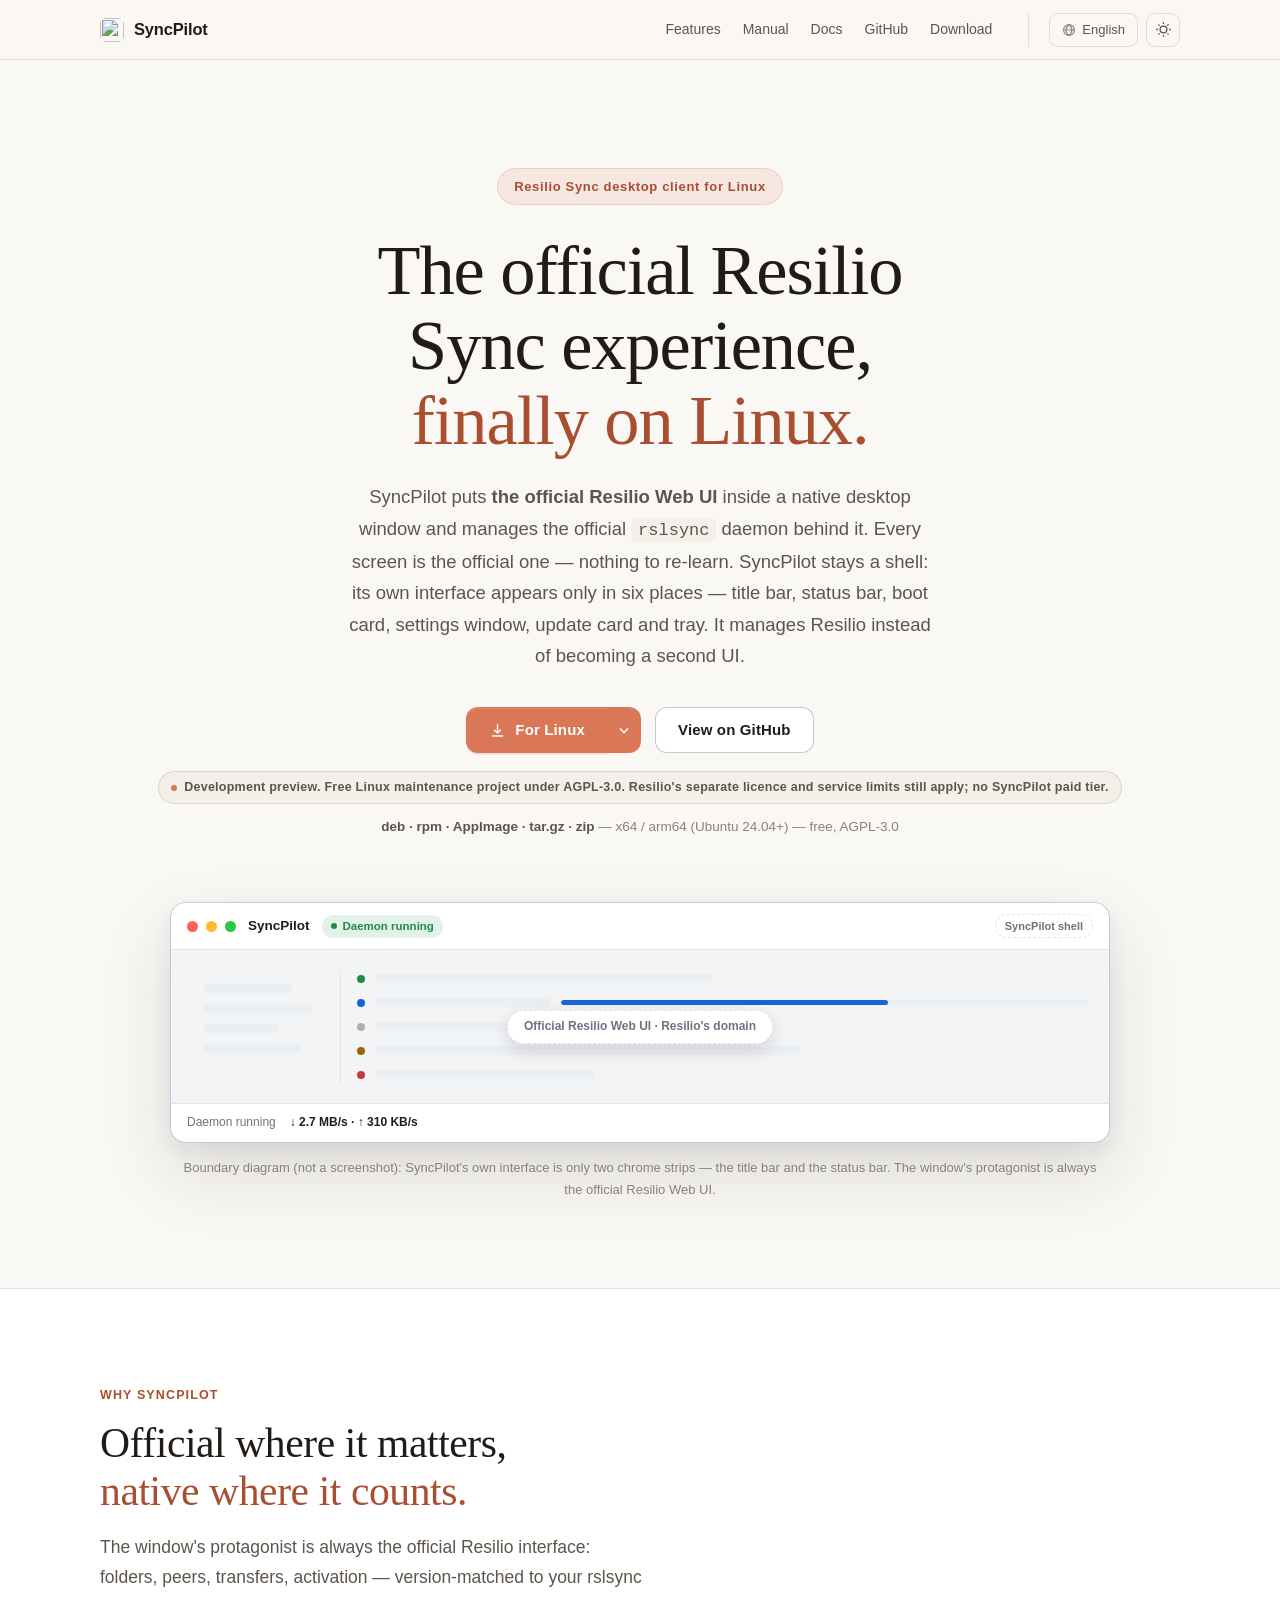
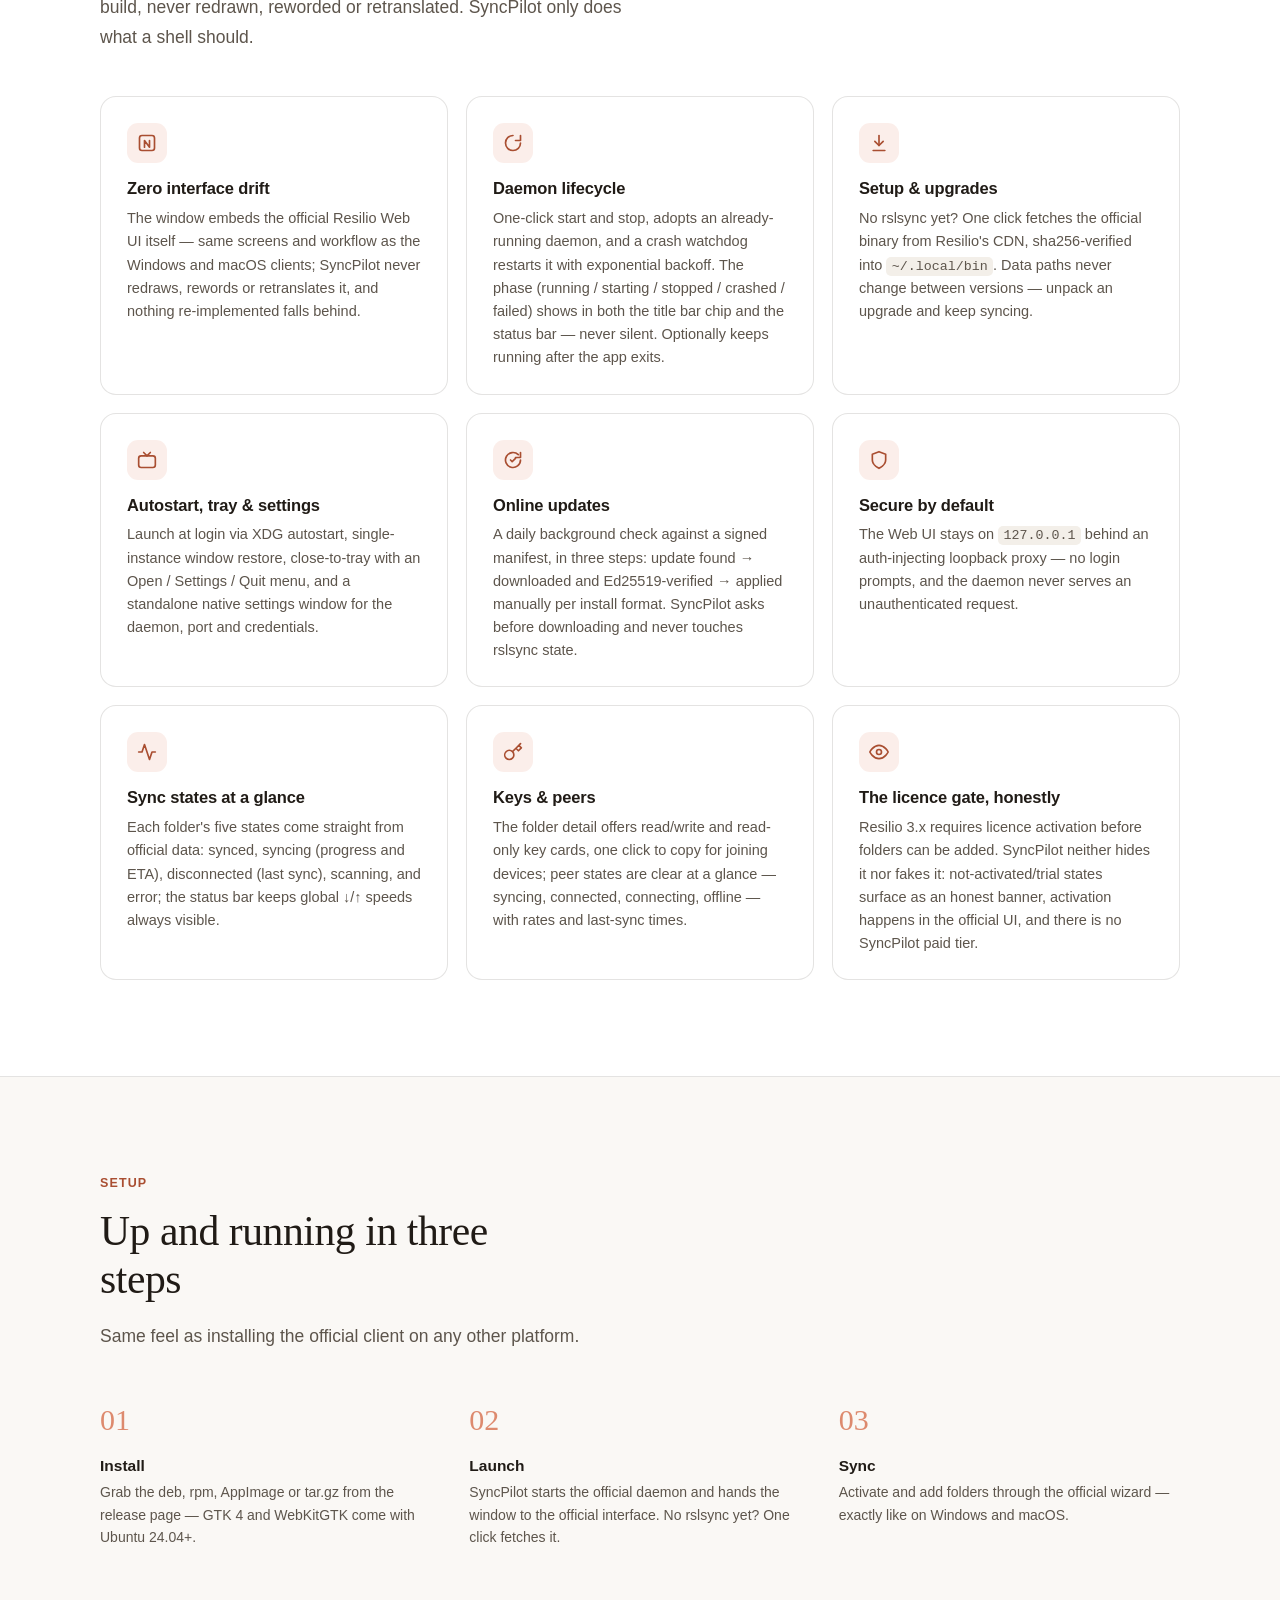
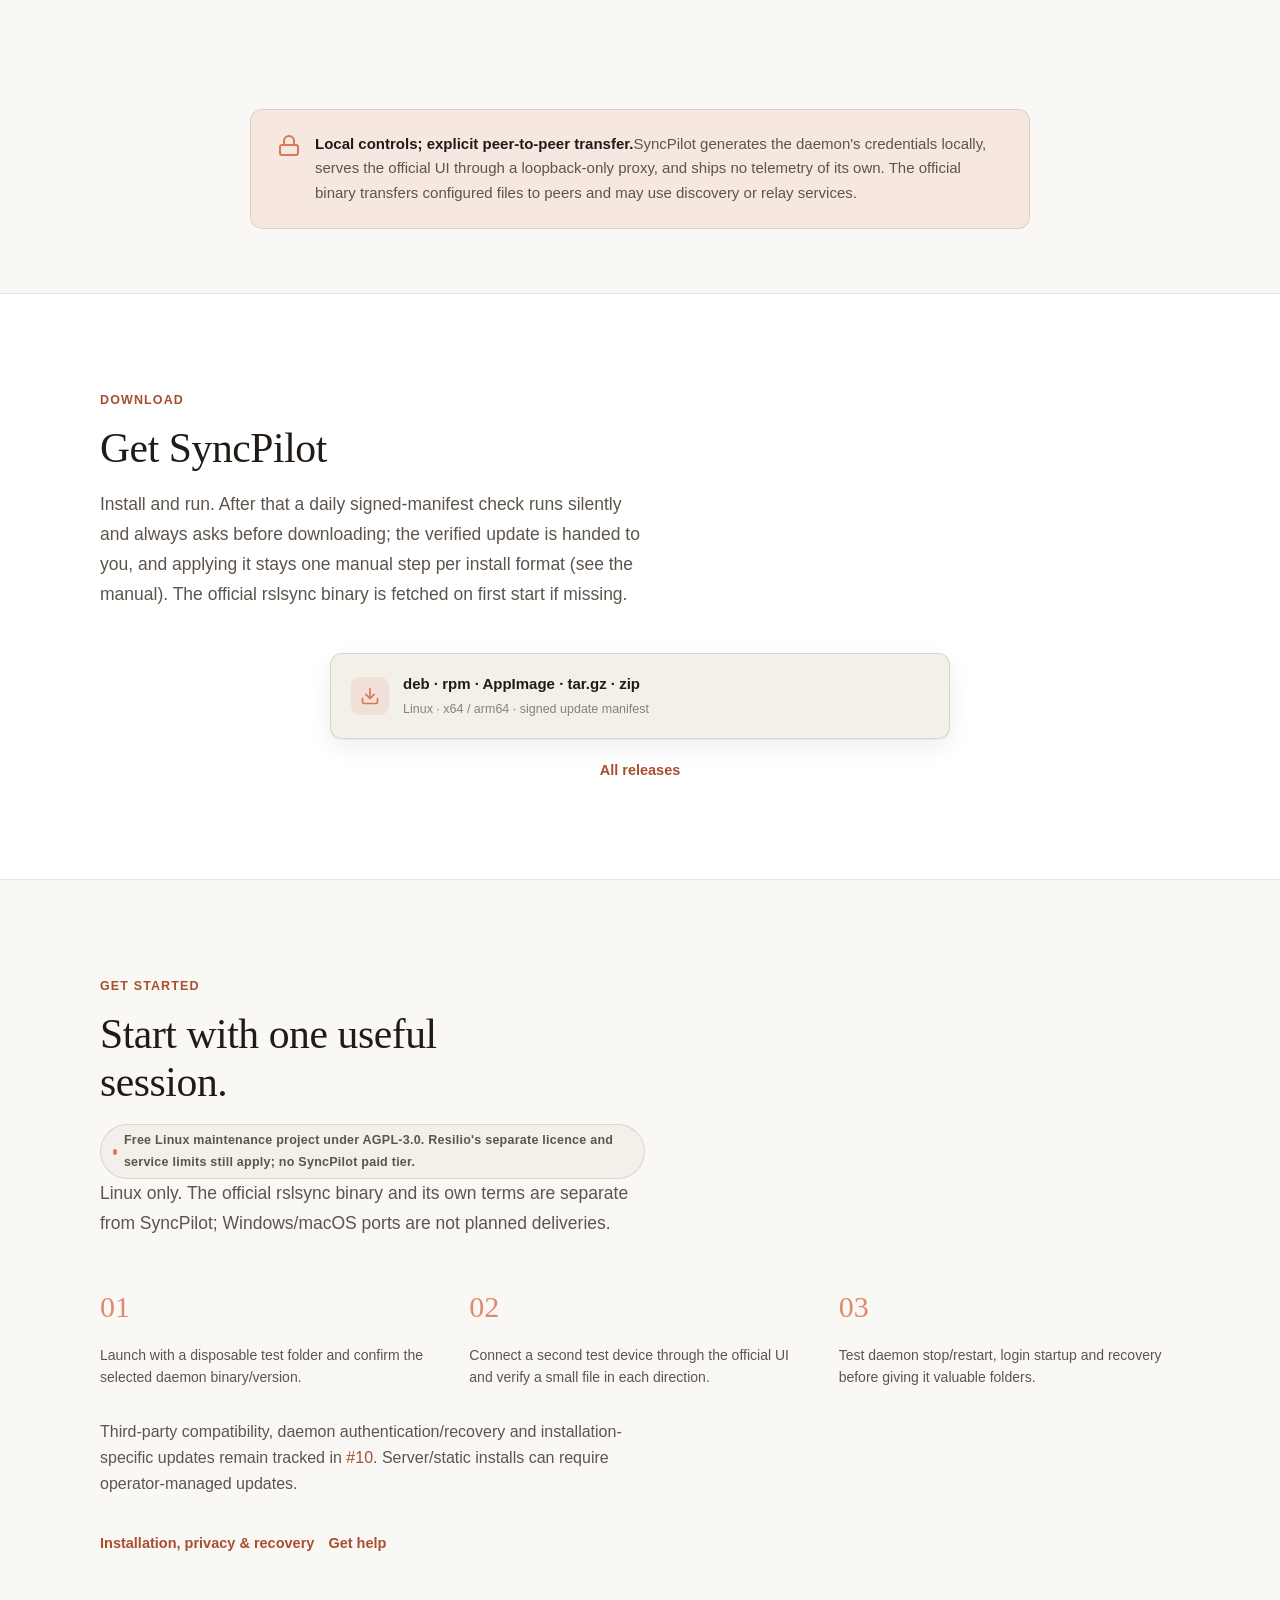
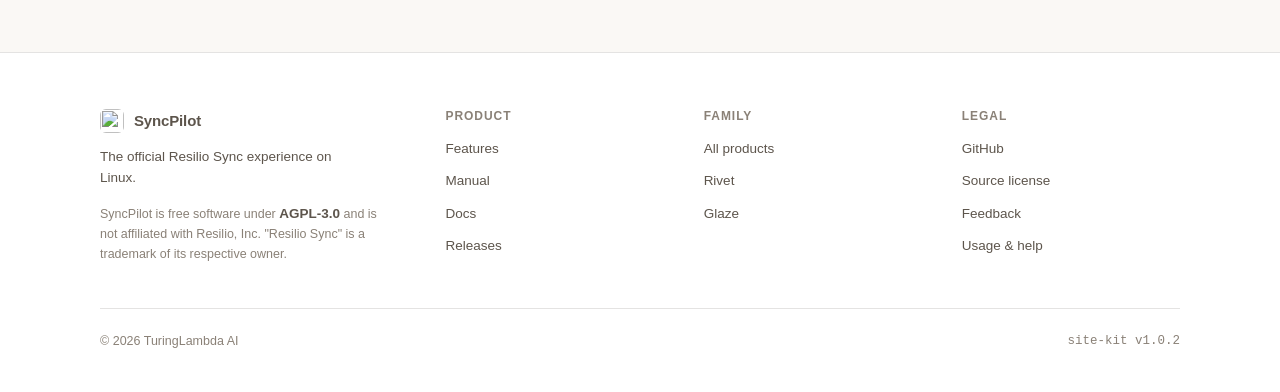
==== commit fb1a5c31: "site: align homepage claims and feature story with design contract" ====
--- a/docs/index.html
+++ b/docs/index.html
@@ -83,7 +83,7 @@
             <div class="kit-container">
                 <span class="kit-eyebrow" data-i18n="hero.eyebrow">Linux 桌面版 Resilio Sync 客户端</span>
                 <h1><span data-i18n="hero.h1a">原汁原味的 Resilio Sync 体验，</span> <span class="kit-accent-word" data-i18n="hero.h1b">终于登陆 Linux。</span></h1>
-                <p class="kit-lead"><span data-i18n="hero.sub-a">SyncPilot 把</span><strong data-i18n="hero.sub-b">官方 Resilio Web UI</strong><span data-i18n="hero.sub-c">装进原生桌面窗口，并在背后托管官方 </span><code>rslsync</code><span data-i18n="hero.sub-d">守护进程。每一屏都是官方界面——无需重新学习。</span></p>
+                <p class="kit-lead"><span data-i18n="hero.sub-a">SyncPilot 把</span><strong data-i18n="hero.sub-b">官方 Resilio Web UI</strong><span data-i18n="hero.sub-c">装进原生桌面窗口，并在背后托管官方 </span><code>rslsync</code><span data-i18n="hero.sub-d">守护进程。每一屏都是官方界面——无需重新学习。</span> <span data-i18n="hero.sub-e">SyncPilot 只做外壳：自有界面仅出现在标题栏、状态栏、引导页、设置窗、更新卡与托盘六处——管 Resilio，不变成第二个 UI。</span></p>
                 <div class="kit-btn-row">
                     <div class="kit-dl">
                         <a class="kit-btn kit-btn--primary" data-kit-dl-primary href="https://github.com/turlamai/syncpilot/releases/latest">
@@ -104,19 +104,43 @@
                 <p class="kit-hero-meta kit-hero-trust"><b>deb · rpm · AppImage · tar.gz · zip</b> <span data-i18n="hero.trust">— x64 / arm64（Ubuntu 24.04+）— 免费开源，AGPL-3.0</span></p>
 
                 <div class="hero-visual">
-                    <div class="code-window">
-                        <div class="window-header">
+                    <!-- Shell boundary schematic (design/DESIGN.md invariant #1) — a labelled
+                         diagram, not a screenshot: SyncPilot chrome = title bar + status bar only. -->
+                    <div class="shell-demo">
+                        <div class="shell-titlebar">
                             <div class="window-controls">
                                 <span class="traffic-light traffic-light--close"></span>
                                 <span class="traffic-light traffic-light--min"></span>
                                 <span class="traffic-light traffic-light--max"></span>
                             </div>
-                            <div class="window-title">SyncPilot — Resilio Sync</div>
+                            <span class="shell-demo-title">SyncPilot</span>
+                            <span class="shell-phase" data-i18n="demo.phase">守护进程运行中</span>
+                            <span class="shell-tag" data-i18n="demo.tag-shell">SyncPilot 外壳</span>
                         </div>
-                        <div class="window-body">
-                            <p data-i18n="hero.window-note">选择已验证的 rslsync 程序和可丢弃的测试文件夹，通过官方界面连接第二台测试设备，确认小文件能够双向传输后再使用重要数据。</p>
+                        <div class="shell-content">
+                            <div class="shell-grid">
+                                <div class="shell-rail" aria-hidden="true">
+                                    <i style="width: 72%;"></i>
+                                    <i style="width: 88%;"></i>
+                                    <i style="width: 60%;"></i>
+                                    <i style="width: 78%;"></i>
+                                </div>
+                                <div class="shell-rows" aria-hidden="true">
+                                    <div class="shell-row"><i class="dot dot--ok"></i><em style="width: 46%;"></em></div>
+                                    <div class="shell-row"><i class="dot dot--busy"></i><em style="width: 24%;"></em><span class="shell-prog"><b style="width: 62%;"></b></span></div>
+                                    <div class="shell-row"><i class="dot dot--off"></i><em style="width: 38%;"></em></div>
+                                    <div class="shell-row"><i class="dot dot--warn"></i><em style="width: 58%;"></em></div>
+                                    <div class="shell-row"><i class="dot dot--err"></i><em style="width: 30%;"></em></div>
+                                </div>
+                            </div>
+                            <span class="shell-tag shell-tag--official" data-i18n="demo.tag-official">官方 Resilio Web UI · 归 Resilio</span>
                         </div>
-                    </div>
+                        <div class="shell-statusbar">
+                            <span data-i18n="demo.phase">守护进程运行中</span>
+                            <span class="shell-speed">↓ 2.7 MB/s · ↑ 310 KB/s</span>
+                        </div>
+                    </div>
+                    <p class="shell-caption" data-i18n="demo.caption">边界示意（非截图）：SyncPilot 自有界面只有标题栏与底部状态栏两处 chrome，窗口主角始终是官方 Resilio Web UI。</p>
                 </div>
             </div>
         </section>
@@ -126,17 +150,17 @@
             <div class="kit-container">
                 <span class="kit-kicker" data-i18n="features.eyebrow">为什么是 SyncPilot</span>
                 <h2 class="kit-h2"><span data-i18n="features.title-a">关键处用官方，</span><br><span class="kit-accent-word" data-i18n="features.title-b">该原生处就原生。</span></h2>
-                <p class="kit-lead" data-i18n="features.sub">文件夹、伙伴、传输、偏好设置、激活——全部是官方 Resilio 界面，版本与你的 rslsync 构建一致。SyncPilot 补齐了官方在 Linux 上缺失的一切。</p>
+                <p class="kit-lead" data-i18n="features.sub">窗口主角始终是官方 Resilio 界面：文件夹、伙伴、传输、激活，版本与你的 rslsync 构建一致——不重绘、不改词、不翻译。SyncPilot 只补齐外壳该做的事。</p>
                 <div class="kit-grid kit-grid--3" style="margin-top: 44px;">
                     <div class="kit-card">
                         <span class="kit-card-icon"><svg viewBox="0 0 24 24" fill="none" stroke="currentColor" stroke-width="2" stroke-linecap="round" stroke-linejoin="round"><rect x="3" y="3" width="18" height="18" rx="3"/><path d="M9 17V9l6 8V9"/></svg></span>
                         <h3 data-i18n="f1.title">零界面偏差</h3>
-                        <p data-i18n="f1.body">窗口内嵌的就是官方 Resilio Web UI——与 Windows、macOS 客户端相同的界面与工作流，没有任何会落后的二次实现。</p>
+                        <p data-i18n="f1.body">窗口内嵌的就是官方 Resilio Web UI——与 Windows、macOS 客户端相同的界面与工作流；SyncPilot 不重绘、不改词、不翻译，没有任何会落后的二次实现。</p>
                     </div>
                     <div class="kit-card">
                         <span class="kit-card-icon"><svg viewBox="0 0 24 24" fill="none" stroke="currentColor" stroke-width="2" stroke-linecap="round" stroke-linejoin="round"><path d="M21 12a9 9 0 1 1-9-9"/><path d="M21 3v6h-6"/></svg></span>
                         <h3 data-i18n="f2.title">守护进程全生命周期</h3>
-                        <p data-i18n="f2.body">一键启停，可接管已在运行的守护进程；崩溃看门狗按指数退避自动重启。还可选在应用退出后继续保活。</p>
+                        <p data-i18n="f2.body">一键启停，可接管已在运行的守护进程；崩溃看门狗按指数退避自动重启。相位（运行中/启动中/已停止/已崩溃/失败）在标题栏与底部状态栏双可见，永不静默。还可选在应用退出后继续保活。</p>
                     </div>
                     <div class="kit-card">
                         <span class="kit-card-icon"><svg viewBox="0 0 24 24" fill="none" stroke="currentColor" stroke-width="2" stroke-linecap="round" stroke-linejoin="round"><path d="M12 3v12"/><path d="m7 10 5 5 5-5"/><path d="M5 21h14"/></svg></span>
@@ -145,18 +169,33 @@
                     </div>
                     <div class="kit-card">
                         <span class="kit-card-icon"><svg viewBox="0 0 24 24" fill="none" stroke="currentColor" stroke-width="2" stroke-linecap="round" stroke-linejoin="round"><rect x="2" y="7" width="20" height="14" rx="3"/><path d="M16 3l-4 4-4-4"/></svg></span>
-                        <h3 data-i18n="f4.title">自启与设置</h3>
-                        <p data-i18n="f4.body">XDG autostart 开机自启、单实例窗口唤起，还有独立的原生设置窗口管理守护进程、端口与凭据。</p>
+                        <h3 data-i18n="f4.title">自启、托盘与设置</h3>
+                        <p data-i18n="f4.body">XDG autostart 开机自启、单实例窗口唤起、关闭窗口隐藏到托盘（打开 / 设置 / 退出），还有独立的原生设置窗口管理守护进程、端口与凭据。</p>
                     </div>
                     <div class="kit-card">
                         <span class="kit-card-icon"><svg viewBox="0 0 24 24" fill="none" stroke="currentColor" stroke-width="2" stroke-linecap="round" stroke-linejoin="round"><path d="M21 12a9 9 0 1 1-2.64-6.36"/><path d="M21 3v6h-6"/><path d="m9 12 2 2 4-4"/></svg></span>
                         <h3 data-i18n="f5.title">在线更新</h3>
-                        <p data-i18n="f5.body">每天后台检查一次 Ed25519 签名的 manifest，下载前必先询问、验签通过才落盘；rslsync 数据绝不触碰。</p>
+                        <p data-i18n="f5.body">每天后台检查一次签名 manifest，三步走：发现新版本 → 下载并经 Ed25519 验签 → 按安装形态手动应用。下载前必先询问，rslsync 数据绝不触碰。</p>
                     </div>
                     <div class="kit-card">
                         <span class="kit-card-icon"><svg viewBox="0 0 24 24" fill="none" stroke="currentColor" stroke-width="2" stroke-linecap="round" stroke-linejoin="round"><path d="M12 22s8-4 8-10V5l-8-3-8 3v7c0 6 8 10 8 10"/></svg></span>
                         <h3 data-i18n="f6.title">默认安全</h3>
                         <p><span data-i18n="f6.body-a">Web UI 仅留在 </span><code>127.0.0.1</code><span data-i18n="f6.body-b">，经注入认证的环回代理访问——不弹登录框，守护进程绝不响应未认证请求。</span></p>
+                    </div>
+                    <div class="kit-card">
+                        <span class="kit-card-icon"><svg viewBox="0 0 24 24" fill="none" stroke="currentColor" stroke-width="2" stroke-linecap="round" stroke-linejoin="round"><path d="M22 12h-4l-3 9L9 3l-3 9H2"/></svg></span>
+                        <h3 data-i18n="f7.title">状态一目了然</h3>
+                        <p data-i18n="f7.body">每个文件夹五种状态直接来自官方数据：已同步、同步中（进度与剩余时间）、已断开连接（上次同步）、正在扫描、出错；底部状态栏常驻全局 ↓/↑ 速度。</p>
+                    </div>
+                    <div class="kit-card">
+                        <span class="kit-card-icon"><svg viewBox="0 0 24 24" fill="none" stroke="currentColor" stroke-width="2" stroke-linecap="round" stroke-linejoin="round"><path d="M21 2l-2 2m-7.61 7.61a5.5 5.5 0 1 1-7.778 7.778 5.5 5.5 0 0 1 7.777-7.777zm0 0L15.5 7.5m0 0l3 3L22 7l-3-3m-3.5 3.5L19 4"/></svg></span>
+                        <h3 data-i18n="f8.title">密钥与对端</h3>
+                        <p data-i18n="f8.body">文件夹详情提供读写/只读密钥卡，一键复制给其他设备加入；对端连接态一眼可辨——同步中、已连接、正在连接、离线，附速率与最近同步。</p>
+                    </div>
+                    <div class="kit-card">
+                        <span class="kit-card-icon"><svg viewBox="0 0 24 24" fill="none" stroke="currentColor" stroke-width="2" stroke-linecap="round" stroke-linejoin="round"><path d="M1 12s4-8 11-8 11 8 11 8-4 8-11 8-11-8-11-8z"/><circle cx="12" cy="12" r="3"/></svg></span>
+                        <h3 data-i18n="f9.title">许可门禁如实呈现</h3>
+                        <p data-i18n="f9.body">Resilio 3.x 添加文件夹前需先激活许可。SyncPilot 不伪装也不代劳：未激活/试用中以横幅如实呈现，激活与添加都在官方界面完成，SyncPilot 不设任何付费层。</p>
                     </div>
                 </div>
             </div>
@@ -304,10 +343,14 @@
             "hero.sub-b": "官方 Resilio Web UI",
             "hero.sub-c": "装进原生桌面窗口，并在背后托管官方 ",
             "hero.sub-d": "守护进程。每一屏都是官方界面——无需重新学习。",
+            "hero.sub-e": "SyncPilot 只做外壳：自有界面仅出现在标题栏、状态栏、引导页、设置窗、更新卡与托盘六处——管 Resilio，不变成第二个 UI。",
             "hero.source": "在 GitHub 查看",
             "hero.availability": "开发预览。AGPL-3.0 许可的免费 Linux 维护项目。Resilio 的独立许可和服务限制仍适用；SyncPilot 不设付费层。",
             "hero.trust": "— x64 / arm64（Ubuntu 24.04+）— 免费开源，AGPL-3.0",
-            "hero.window-note": "选择已验证的 rslsync 程序和可丢弃的测试文件夹，通过官方界面连接第二台测试设备，确认小文件能够双向传输后再使用重要数据。",
+            "demo.phase": "守护进程运行中",
+            "demo.tag-shell": "SyncPilot 外壳",
+            "demo.tag-official": "官方 Resilio Web UI · 归 Resilio",
+            "demo.caption": "边界示意（非截图）：SyncPilot 自有界面只有标题栏与底部状态栏两处 chrome，窗口主角始终是官方 Resilio Web UI。",
             "dl.generic": "获取 SyncPilot",
             "dl.linux": "Linux 版",
             "dl.mac": "前往 Releases 下载",
@@ -316,21 +359,27 @@
             "features.eyebrow": "为什么是 SyncPilot",
             "features.title-a": "关键处用官方，",
             "features.title-b": "该原生处就原生。",
-            "features.sub": "文件夹、伙伴、传输、偏好设置、激活——全部是官方 Resilio 界面，版本与你的 rslsync 构建一致。SyncPilot 补齐了官方在 Linux 上缺失的一切。",
+            "features.sub": "窗口主角始终是官方 Resilio 界面：文件夹、伙伴、传输、激活，版本与你的 rslsync 构建一致——不重绘、不改词、不翻译。SyncPilot 只补齐外壳该做的事。",
             "f1.title": "零界面偏差",
-            "f1.body": "窗口内嵌的就是官方 Resilio Web UI——与 Windows、macOS 客户端相同的界面与工作流，没有任何会落后的二次实现。",
+            "f1.body": "窗口内嵌的就是官方 Resilio Web UI——与 Windows、macOS 客户端相同的界面与工作流；SyncPilot 不重绘、不改词、不翻译，没有任何会落后的二次实现。",
             "f2.title": "守护进程全生命周期",
-            "f2.body": "一键启停，可接管已在运行的守护进程；崩溃看门狗按指数退避自动重启。还可选在应用退出后继续保活。",
+            "f2.body": "一键启停，可接管已在运行的守护进程；崩溃看门狗按指数退避自动重启。相位（运行中/启动中/已停止/已崩溃/失败）在标题栏与底部状态栏双可见，永不静默。还可选在应用退出后继续保活。",
             "f3.title": "首次运行与升级",
             "f3.body-a": "机器上还没有 rslsync？一键从官方 CDN 下载，经 sha256 校验装入 ",
             "f3.body-b": "。数据路径跨版本不变，解压新版即可继续同步。",
-            "f4.title": "自启与设置",
-            "f4.body": "XDG autostart 开机自启、单实例窗口唤起，还有独立的原生设置窗口管理守护进程、端口与凭据。",
+            "f4.title": "自启、托盘与设置",
+            "f4.body": "XDG autostart 开机自启、单实例窗口唤起、关闭窗口隐藏到托盘（打开 / 设置 / 退出），还有独立的原生设置窗口管理守护进程、端口与凭据。",
             "f5.title": "在线更新",
-            "f5.body": "每天后台检查一次 Ed25519 签名的 manifest，下载前必先询问、验签通过才落盘；rslsync 数据绝不触碰。",
+            "f5.body": "每天后台检查一次签名 manifest，三步走：发现新版本 → 下载并经 Ed25519 验签 → 按安装形态手动应用。下载前必先询问，rslsync 数据绝不触碰。",
             "f6.title": "默认安全",
             "f6.body-a": "Web UI 仅留在 ",
             "f6.body-b": "，经注入认证的环回代理访问——不弹登录框，守护进程绝不响应未认证请求。",
+            "f7.title": "状态一目了然",
+            "f7.body": "每个文件夹五种状态直接来自官方数据：已同步、同步中（进度与剩余时间）、已断开连接（上次同步）、正在扫描、出错；底部状态栏常驻全局 ↓/↑ 速度。",
+            "f8.title": "密钥与对端",
+            "f8.body": "文件夹详情提供读写/只读密钥卡，一键复制给其他设备加入；对端连接态一眼可辨——同步中、已连接、正在连接、离线，附速率与最近同步。",
+            "f9.title": "许可门禁如实呈现",
+            "f9.body": "Resilio 3.x 添加文件夹前需先激活许可。SyncPilot 不伪装也不代劳：未激活/试用中以横幅如实呈现，激活与添加都在官方界面完成，SyncPilot 不设任何付费层。",
             "how.kicker": "上手步骤",
             "how.title": "三步上手",
             "how.sub": "与在其他平台安装官方客户端的体验一致。",
@@ -374,10 +423,14 @@
             "hero.sub-b": "the official Resilio Web UI",
             "hero.sub-c": " inside a native desktop window and manages the official ",
             "hero.sub-d": " daemon behind it. Every screen is the official one — nothing to re-learn.",
+            "hero.sub-e": "SyncPilot stays a shell: its own interface appears only in six places — title bar, status bar, boot card, settings window, update card and tray. It manages Resilio instead of becoming a second UI.",
             "hero.source": "View on GitHub",
             "hero.availability": "Development preview. Free Linux maintenance project under AGPL-3.0. Resilio's separate licence and service limits still apply; no SyncPilot paid tier.",
             "hero.trust": "— x64 / arm64 (Ubuntu 24.04+) — free, AGPL-3.0",
-            "hero.window-note": "Select a verified rslsync binary and a disposable test folder. Connect another test device in the official interface and confirm that a small file transfers both ways before using valuable data.",
+            "demo.phase": "Daemon running",
+            "demo.tag-shell": "SyncPilot shell",
+            "demo.tag-official": "Official Resilio Web UI · Resilio's domain",
+            "demo.caption": "Boundary diagram (not a screenshot): SyncPilot's own interface is only two chrome strips — the title bar and the status bar. The window's protagonist is always the official Resilio Web UI.",
             "dl.generic": "Get SyncPilot",
             "dl.linux": "For Linux",
             "dl.mac": "Download from Releases",
@@ -386,21 +439,27 @@
             "features.eyebrow": "Why SyncPilot",
             "features.title-a": "Official where it matters,",
             "features.title-b": "native where it counts.",
-            "features.sub": "Folders, peers, transfers, preferences, activation — all of it is the official Resilio interface, version-matched to your rslsync build. SyncPilot adds everything the official Linux story was missing.",
+            "features.sub": "The window's protagonist is always the official Resilio interface: folders, peers, transfers, activation — version-matched to your rslsync build, never redrawn, reworded or retranslated. SyncPilot only does what a shell should.",
             "f1.title": "Zero interface drift",
-            "f1.body": "The window embeds the official Resilio Web UI itself — same screens, same workflow as the Windows and macOS clients, nothing re-implemented to fall behind.",
+            "f1.body": "The window embeds the official Resilio Web UI itself — same screens and workflow as the Windows and macOS clients; SyncPilot never redraws, rewords or retranslates it, and nothing re-implemented falls behind.",
             "f2.title": "Daemon lifecycle",
-            "f2.body": "One-click start and stop, adopts an already-running daemon, and a crash watchdog restarts it with exponential backoff. Optionally keeps running after the app exits.",
+            "f2.body": "One-click start and stop, adopts an already-running daemon, and a crash watchdog restarts it with exponential backoff. The phase (running / starting / stopped / crashed / failed) shows in both the title bar chip and the status bar — never silent. Optionally keeps running after the app exits.",
             "f3.title": "Setup & upgrades",
             "f3.body-a": "No rslsync yet? One click fetches the official binary from Resilio's CDN, sha256-verified into ",
             "f3.body-b": ". Data paths never change between versions — unpack an upgrade and keep syncing.",
-            "f4.title": "Autostart & settings",
-            "f4.body": "Launch at login via XDG autostart, single-instance window restore, and a standalone native settings window for the daemon, port and credentials.",
+            "f4.title": "Autostart, tray & settings",
+            "f4.body": "Launch at login via XDG autostart, single-instance window restore, close-to-tray with an Open / Settings / Quit menu, and a standalone native settings window for the daemon, port and credentials.",
             "f5.title": "Online updates",
-            "f5.body": "A daily background check against an Ed25519-signed manifest. SyncPilot asks before downloading, verifies the signature, and never touches rslsync state.",
+            "f5.body": "A daily background check against a signed manifest, in three steps: update found → downloaded and Ed25519-verified → applied manually per install format. SyncPilot asks before downloading and never touches rslsync state.",
             "f6.title": "Secure by default",
             "f6.body-a": "The Web UI stays on ",
             "f6.body-b": " behind an auth-injecting loopback proxy — no login prompts, and the daemon never serves an unauthenticated request.",
+            "f7.title": "Sync states at a glance",
+            "f7.body": "Each folder's five states come straight from official data: synced, syncing (progress and ETA), disconnected (last sync), scanning, and error; the status bar keeps global ↓/↑ speeds always visible.",
+            "f8.title": "Keys & peers",
+            "f8.body": "The folder detail offers read/write and read-only key cards, one click to copy for joining devices; peer states are clear at a glance — syncing, connected, connecting, offline — with rates and last-sync times.",
+            "f9.title": "The licence gate, honestly",
+            "f9.body": "Resilio 3.x requires licence activation before folders can be added. SyncPilot neither hides it nor fakes it: not-activated/trial states surface as an honest banner, activation happens in the official UI, and there is no SyncPilot paid tier.",
             "how.kicker": "Setup",
             "how.title": "Up and running in three steps",
             "how.sub": "Same feel as installing the official client on any other platform.",
--- a/docs/family.css
+++ b/docs/family.css
@@ -1,4 +1,4 @@
-/* site-kit v1.0.2 — generated from github.com/turlamai/site-kit; do not edit per-site. */
+/* site-kit v1.0.3 — generated from github.com/turlamai/site-kit; do not edit per-site. */
 /* ============================================================
    site-kit family.css — jrtx.site family design system
    Single source of truth: github.com/turlamai/site-kit
--- a/docs/site.css
+++ b/docs/site.css
@@ -13,29 +13,42 @@
     font-weight: 600;
 }
 
-/* ---------- Desktop window mock (the embedded official Web UI) ---------- */
+/* ---------- Shell boundary schematic (hero) ----------
+   An annotated diagram of the shell boundary from design/DESIGN.md —
+   clearly not a screenshot. Colors are the product contract tokens
+   (accent #1565d8 from the app icon; chrome vs official-content areas). */
 .hero-visual {
     max-width: 940px;
     margin: 64px auto 0;
 }
-.code-window {
-    background: #1e1e22;
-    border: 1px solid var(--kit-border-strong);
-    border-radius: var(--kit-radius-m);
+.shell-demo {
+    --sp-ok: #1f8a4d; --sp-busy: #1565d8; --sp-warn: #96660d; --sp-err: #c63939;
+    --sp-off: rgba(27, 31, 36, 0.32);
+    --sp-chrome: #f3f4f6; --sp-surface: #ffffff; --sp-raised: #eceff2; --sp-line: #e1e4e8;
+    --sp-ink: #1b1f24; --sp-mute: #6b7480; --sp-ok-soft: #e3f2e9;
+    border: 1px solid rgba(27, 31, 36, 0.2);
+    border-radius: var(--kit-radius-l);
     overflow: hidden;
+    background: var(--sp-chrome);
     box-shadow: 0 30px 70px rgba(31, 29, 26, 0.13), 0 8px 20px rgba(31, 29, 26, 0.06);
 }
-html[data-theme="dark"] .code-window {
+html[data-theme="dark"] .shell-demo {
+    --sp-ok: #55c47f; --sp-busy: #6aa5ff; --sp-warn: #d9a94e; --sp-err: #ef8073;
+    --sp-off: rgba(230, 233, 238, 0.32);
+    --sp-chrome: #15181c; --sp-surface: #1e2126; --sp-raised: #262a30; --sp-line: #30353c;
+    --sp-ink: #e6e9ee; --sp-mute: #8e98a4; --sp-ok-soft: #14301e;
+    border-color: rgba(230, 233, 238, 0.16);
     box-shadow: 0 30px 70px rgba(0, 0, 0, 0.45), 0 8px 20px rgba(0, 0, 0, 0.3);
 }
-.window-header {
-    display: flex;
-    align-items: center;
-    padding: 11px 14px;
-    background: rgba(255, 255, 255, 0.045);
-    border-bottom: 1px solid rgba(255, 255, 255, 0.06);
-}
-.window-controls {
+.shell-titlebar {
+    display: flex;
+    align-items: center;
+    gap: 12px;
+    padding: 11px 16px;
+    background: var(--sp-surface);
+    border-bottom: 1px solid var(--sp-line);
+}
+.shell-titlebar .window-controls {
     display: flex;
     gap: 8px;
 }
@@ -47,24 +60,143 @@
 .traffic-light--close { background: #FF5F57; }
 .traffic-light--min { background: #FEBC2E; }
 .traffic-light--max { background: #28C840; }
-.window-title {
+.shell-titlebar .shell-demo-title {
+    font-size: 13.5px;
+    font-weight: 600;
+    color: var(--sp-ink);
+}
+.shell-phase {
+    display: inline-flex;
+    align-items: center;
+    gap: 6px;
+    font-size: 11.5px;
+    font-weight: 600;
+    padding: 2px 9px;
+    border-radius: 99px;
+    background: var(--sp-ok-soft);
+    color: var(--sp-ok);
+}
+.shell-phase::before {
+    content: "";
+    width: 6px;
+    height: 6px;
+    border-radius: 50%;
+    background: currentColor;
+}
+.shell-tag {
+    margin-left: auto;
+    font-size: 11px;
+    font-weight: 600;
+    color: var(--sp-mute);
+    border: 1px dashed var(--sp-line);
+    padding: 2px 9px;
+    border-radius: 99px;
+    white-space: nowrap;
+}
+.shell-content {
+    position: relative;
+    padding: 20px;
+}
+.shell-grid {
+    display: flex;
+    gap: 16px;
+}
+.shell-rail {
+    width: 150px;
+    flex: none;
+    display: flex;
+    flex-direction: column;
+    gap: 11px;
+    padding: 14px 12px;
+    background: var(--sp-chrome);
+    border-right: 1px solid var(--sp-line);
+}
+.shell-rail i {
+    display: block;
+    height: 9px;
+    border-radius: 4px;
+    background: var(--sp-raised);
+}
+.shell-rows {
     flex: 1;
+    min-width: 0;
+    display: flex;
+    flex-direction: column;
+    justify-content: center;
+    gap: 15px;
+    padding: 4px 0;
+}
+.shell-row {
+    display: flex;
+    align-items: center;
+    gap: 10px;
+}
+.shell-row .dot {
+    width: 8px;
+    height: 8px;
+    border-radius: 50%;
+    flex: none;
+}
+.shell-row .dot--ok { background: var(--sp-ok); }
+.shell-row .dot--busy { background: var(--sp-busy); }
+.shell-row .dot--warn { background: var(--sp-warn); }
+.shell-row .dot--err { background: var(--sp-err); }
+.shell-row .dot--off { background: var(--sp-off); }
+.shell-row em {
+    display: block;
+    height: 9px;
+    border-radius: 4px;
+    background: var(--sp-raised);
+}
+.shell-row .shell-prog {
+    flex: 1;
+    height: 5px;
+    border-radius: 99px;
+    background: var(--sp-raised);
+    overflow: hidden;
+}
+.shell-row .shell-prog b {
+    display: block;
+    height: 100%;
+    border-radius: 99px;
+    background: var(--sp-busy);
+}
+/* the annotation chip sits centered over the official-content area */
+.shell-tag--official {
+    position: absolute;
+    top: 50%;
+    left: 50%;
+    transform: translate(-50%, -50%);
+    margin: 0;
+    background: var(--sp-surface);
+    border: 1px dashed var(--sp-line);
+    font-size: 12px;
+    padding: 6px 16px;
+    box-shadow: 0 6px 18px rgba(20, 23, 28, 0.14);
+}
+.shell-statusbar {
+    display: flex;
+    align-items: center;
+    gap: 14px;
+    padding: 9px 16px;
+    background: var(--sp-surface);
+    border-top: 1px solid var(--sp-line);
+    font-size: 12px;
+    color: var(--sp-mute);
+    font-variant-numeric: tabular-nums;
+}
+.shell-statusbar .shell-speed {
+    color: var(--sp-ink);
+    font-weight: 600;
+}
+.shell-caption {
+    margin: 14px 6px 0;
+    font-size: 13px;
+    color: var(--kit-text-3);
     text-align: center;
-    font-size: 13px;
-    color: rgba(255, 255, 255, 0.55);
-    font-family: var(--kit-font-mono);
-    padding-right: 52px;
-}
-.window-body {
-    padding: 26px;
-}
-.window-body p {
-    margin: 0;
-    color: rgba(255, 255, 255, 0.78);
-    font-size: 14.5px;
-    line-height: 1.7;
-    max-width: 62ch;
-    margin-inline: auto;
+}
+@media (max-width: 640px) {
+    .shell-rail { display: none; }
 }
 
 /* ---------- Security callout strip ---------- */
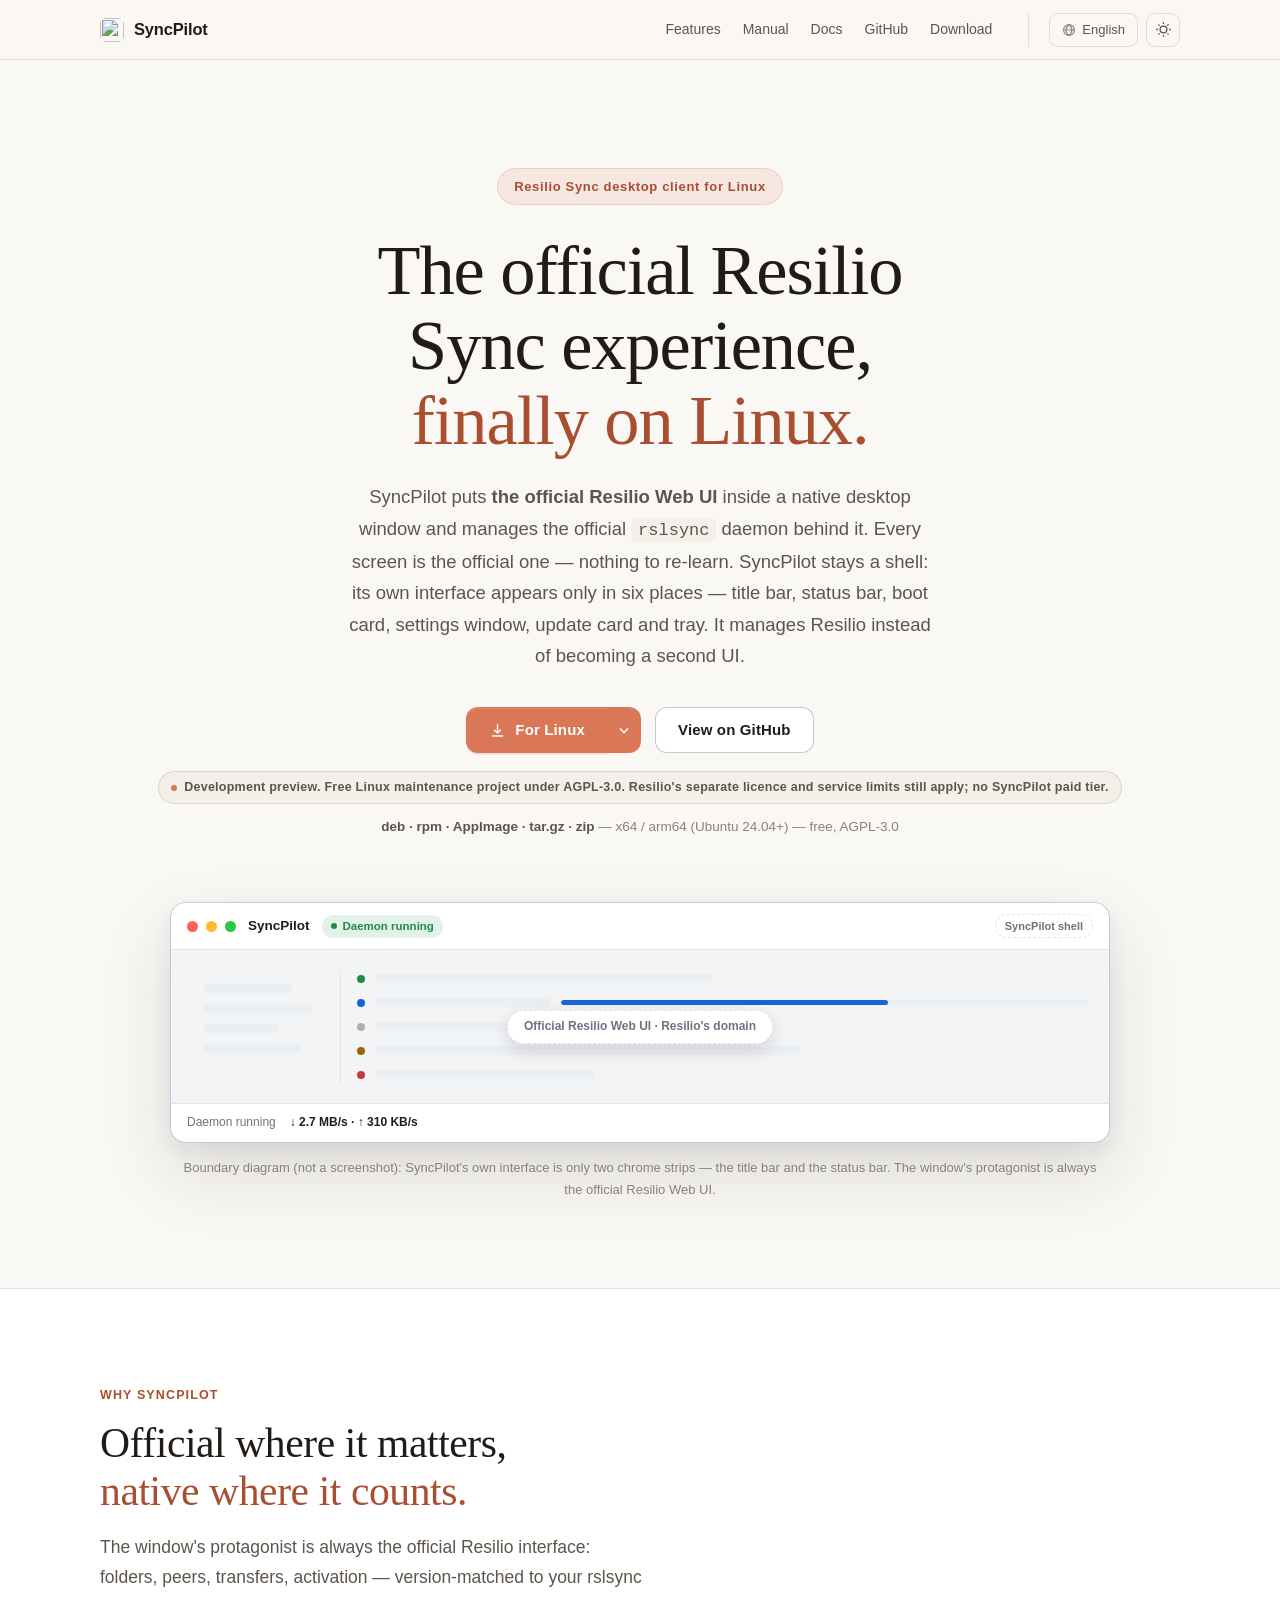
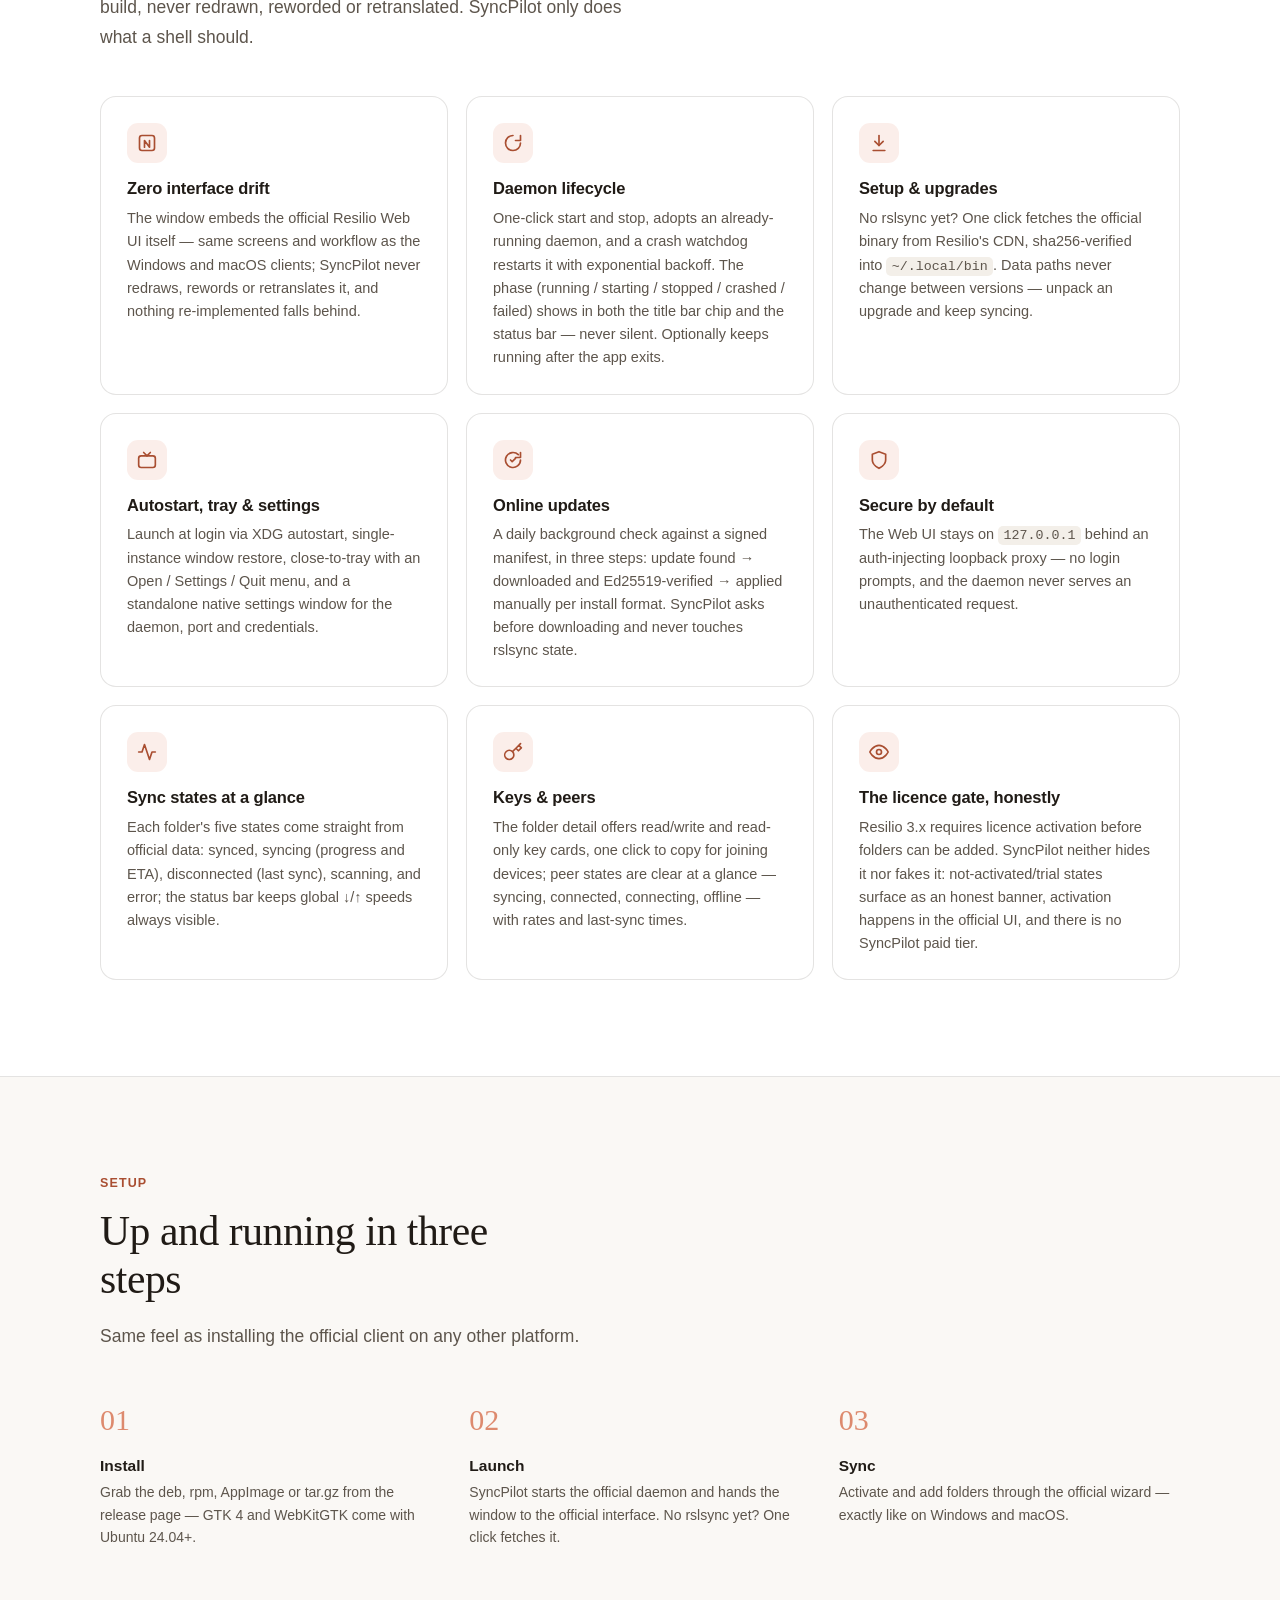
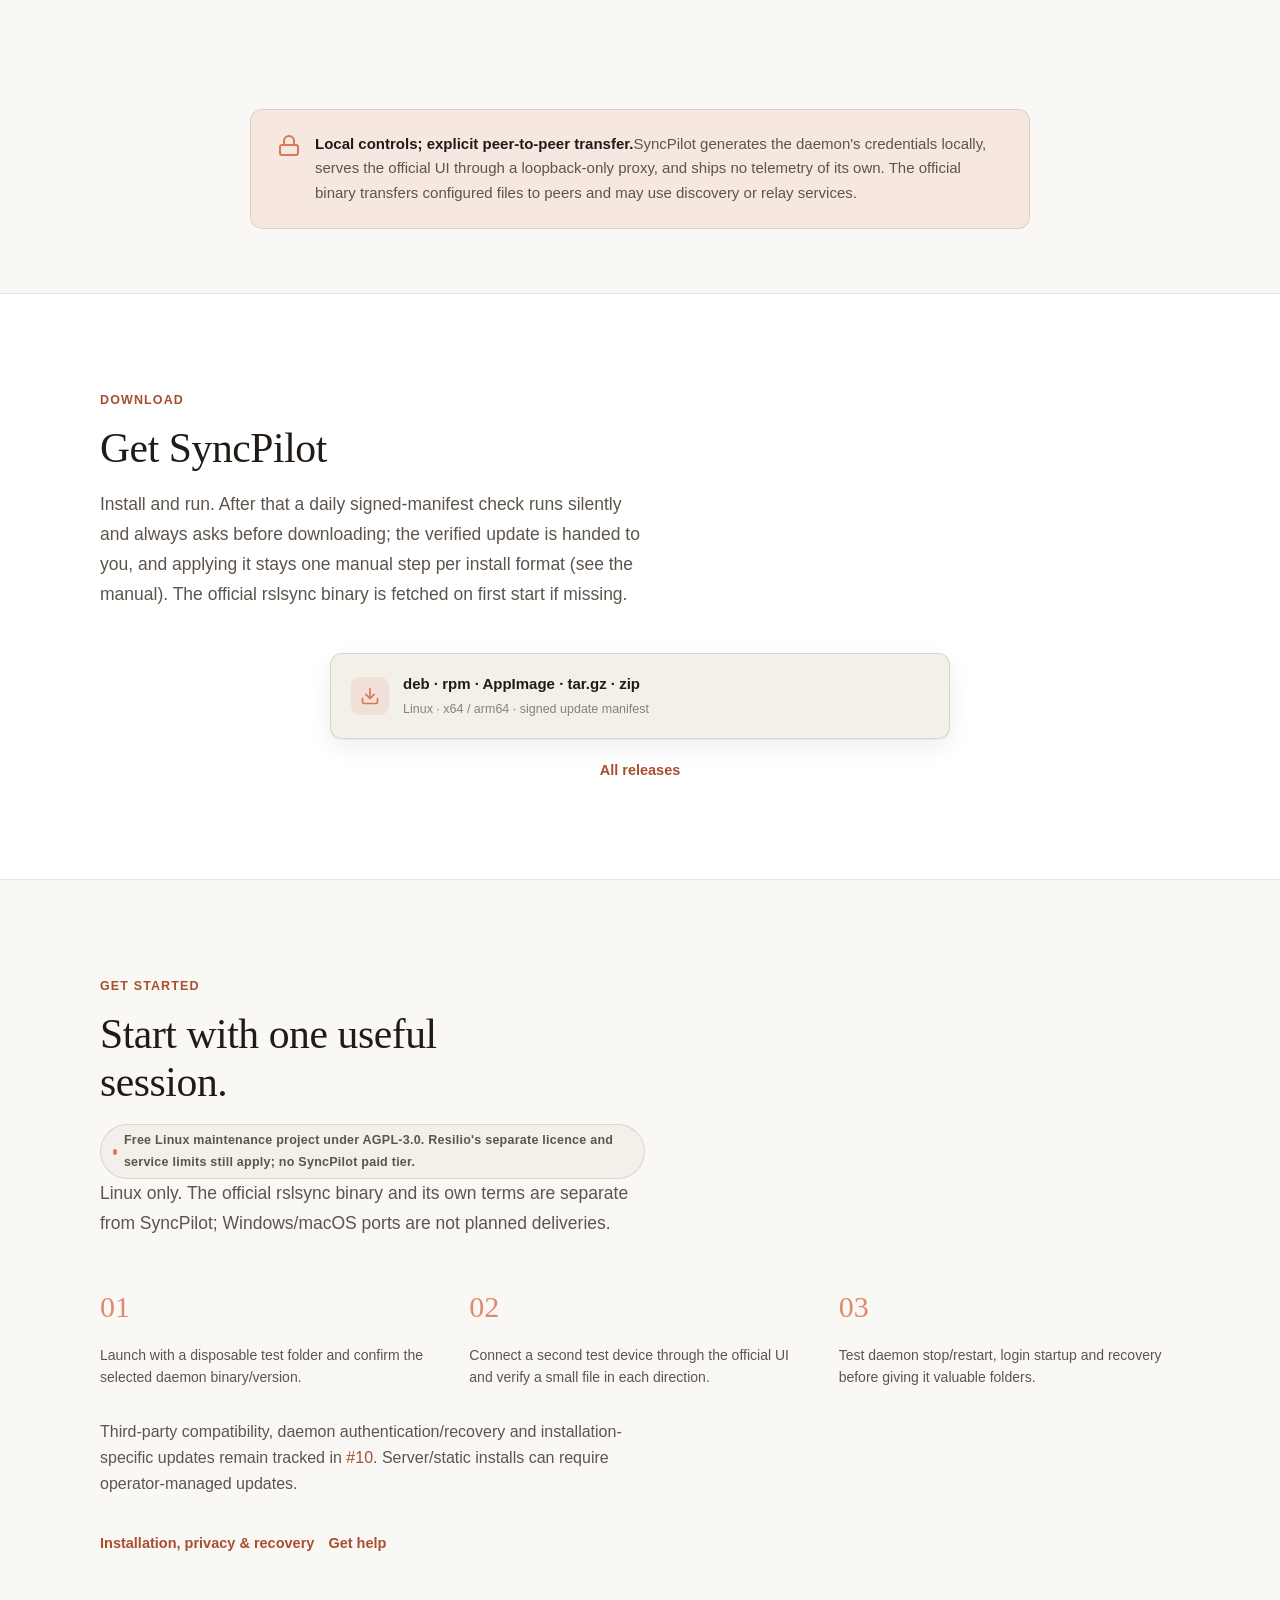
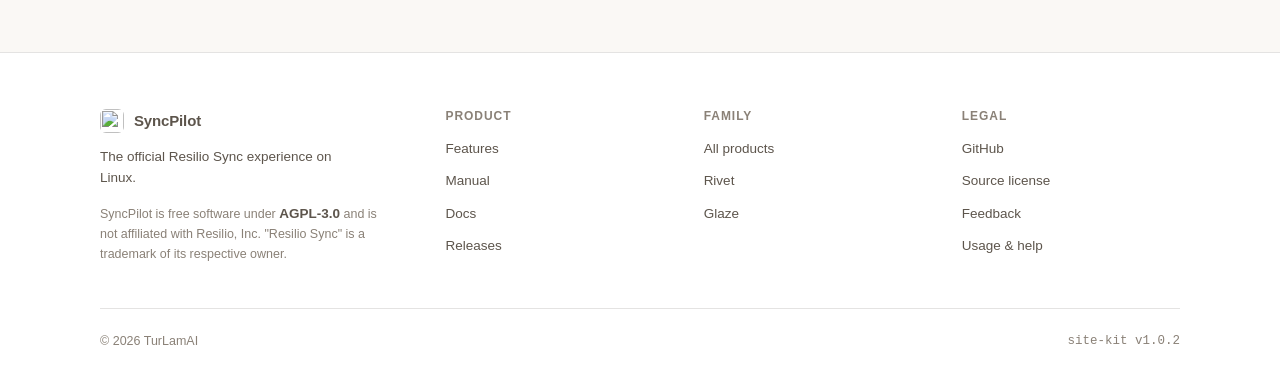
==== commit 45a1c299: "brand: retire TuringLambda AI display name in docs footer" ====
--- a/docs/index.html
+++ b/docs/index.html
@@ -315,7 +315,7 @@
                 </div>
             </div>
             <div class="kit-footer-bottom">
-                <span data-i18n="footer.copyright">© 2026 TuringLambda AI</span>
+                <span data-i18n="footer.copyright">© 2026 TurLamAI</span>
                 <span class="kit-mono">site-kit v1.0.2</span>
             </div>
         </div>
@@ -412,7 +412,7 @@
             "footer.feedback": "反馈", "footer.help": "使用与帮助",
             "footer.legal-pre": "SyncPilot 为",
             "footer.legal-post": "自由软件，与 Resilio, Inc. 无隶属关系。「Resilio Sync」为其所有者的商标。",
-            "footer.copyright": "© 2026 TuringLambda AI"
+            "footer.copyright": "© 2026 TurLamAI"
         },
         "en": {
             "nav.features": "Features", "nav.guide": "Manual", "nav.docs": "Docs", "nav.download": "Download", "nav.github": "GitHub",
@@ -492,7 +492,7 @@
             "footer.feedback": "Feedback", "footer.help": "Usage & help",
             "footer.legal-pre": "SyncPilot is free software under ",
             "footer.legal-post": " and is not affiliated with Resilio, Inc. \"Resilio Sync\" is a trademark of its respective owner.",
-            "footer.copyright": "© 2026 TuringLambda AI"
+            "footer.copyright": "© 2026 TurLamAI"
         }
     }
     </script>
